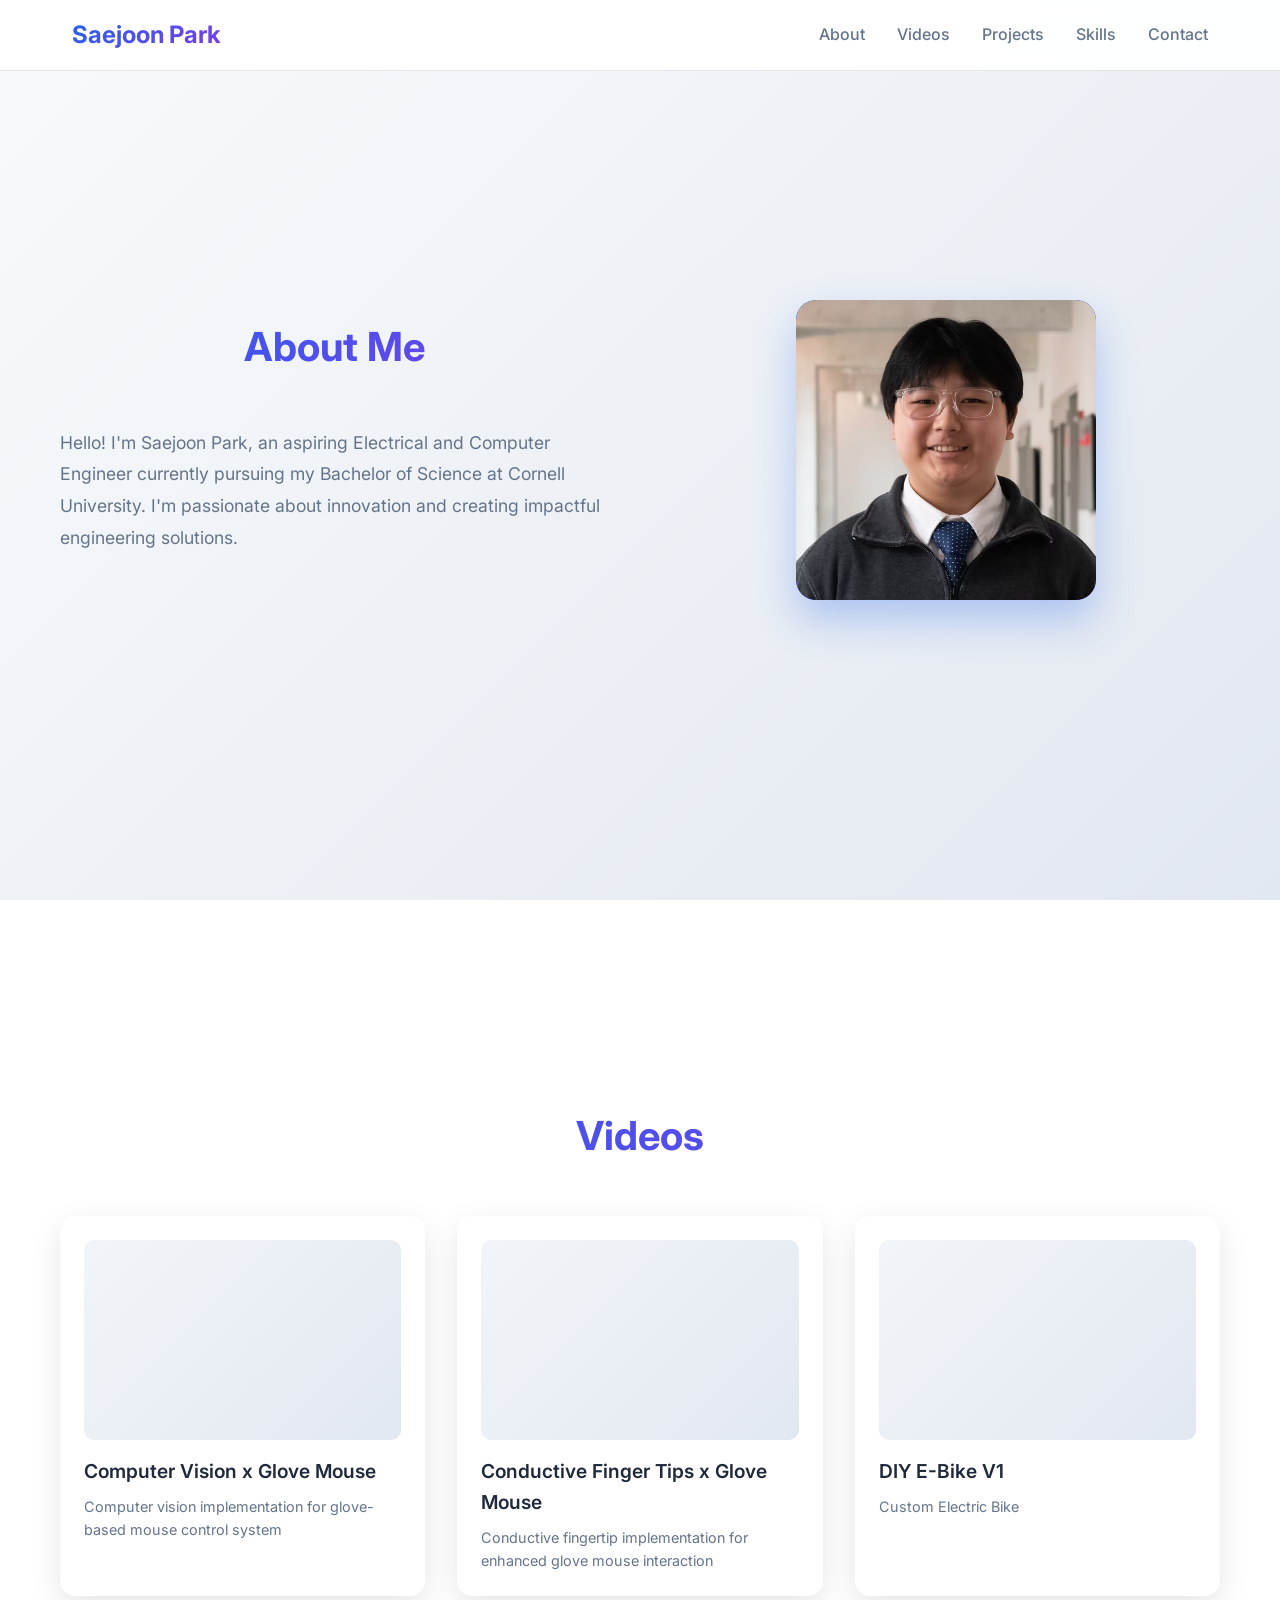
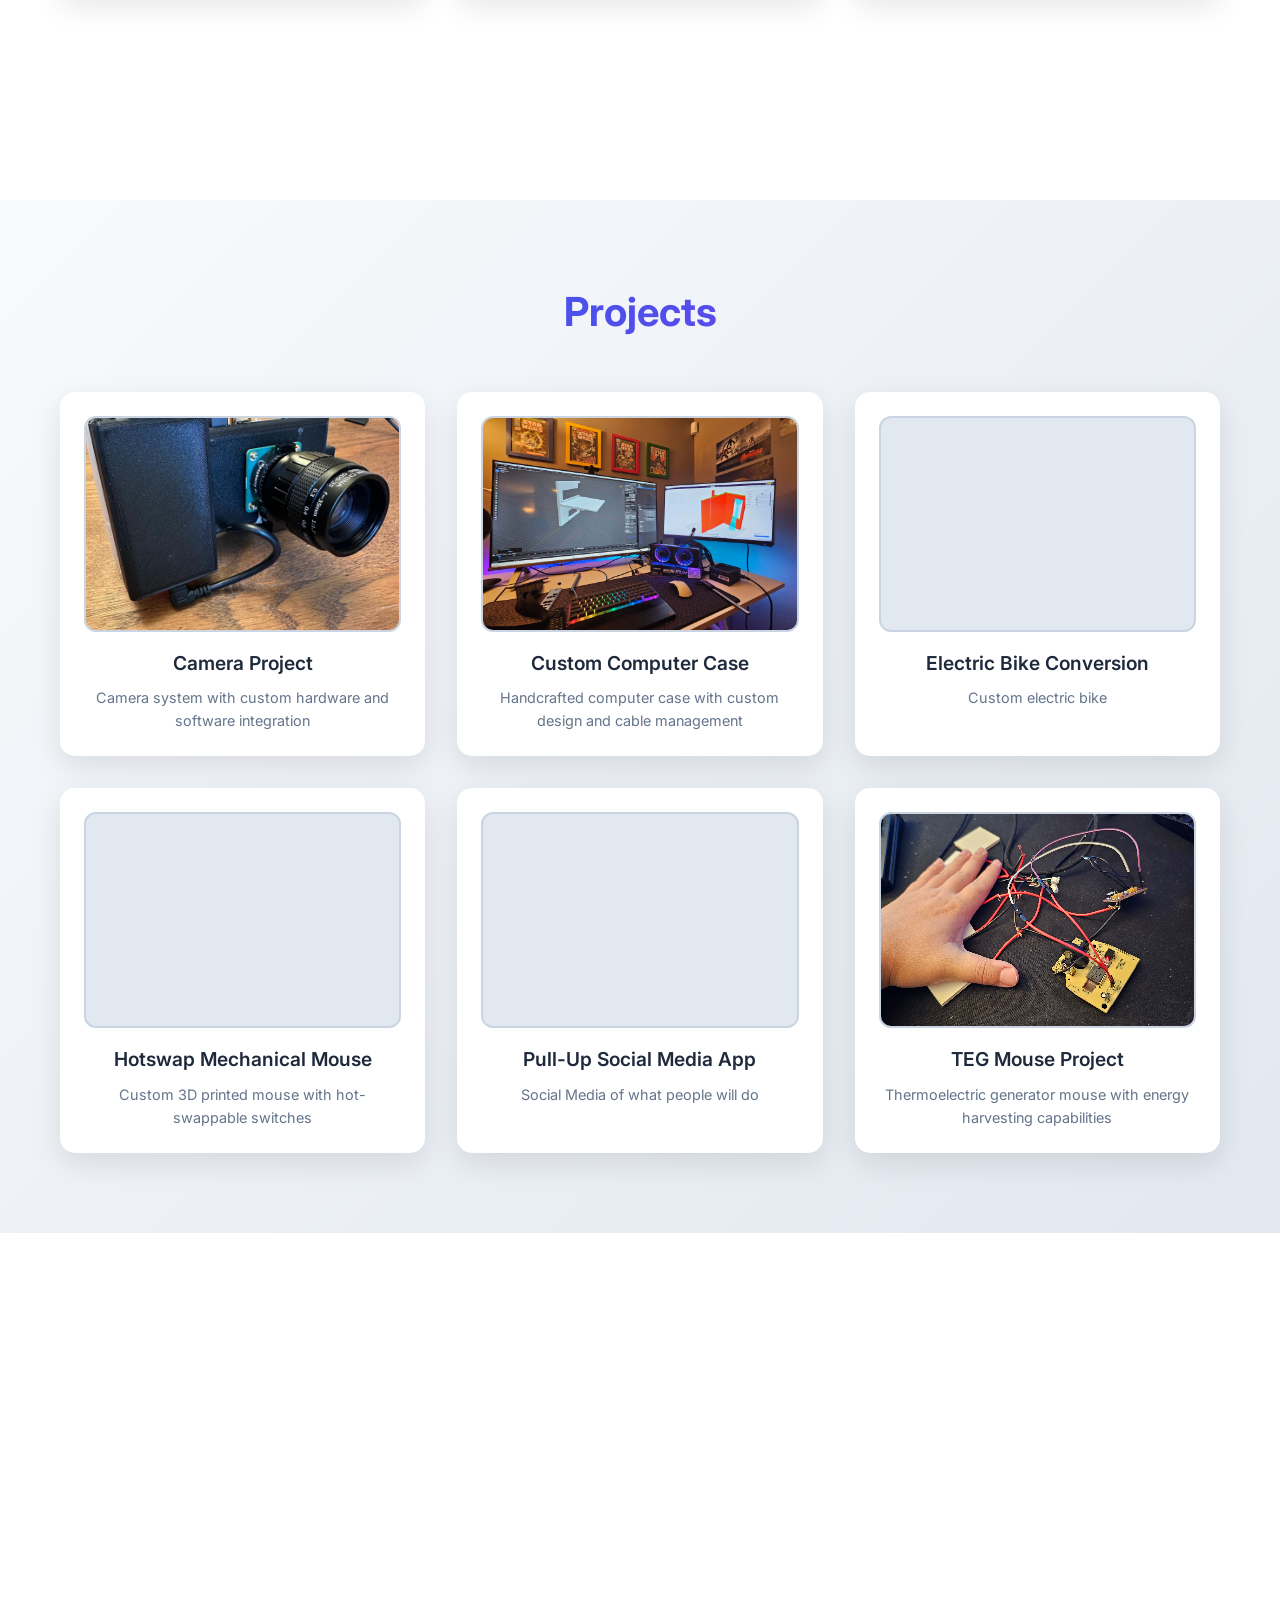
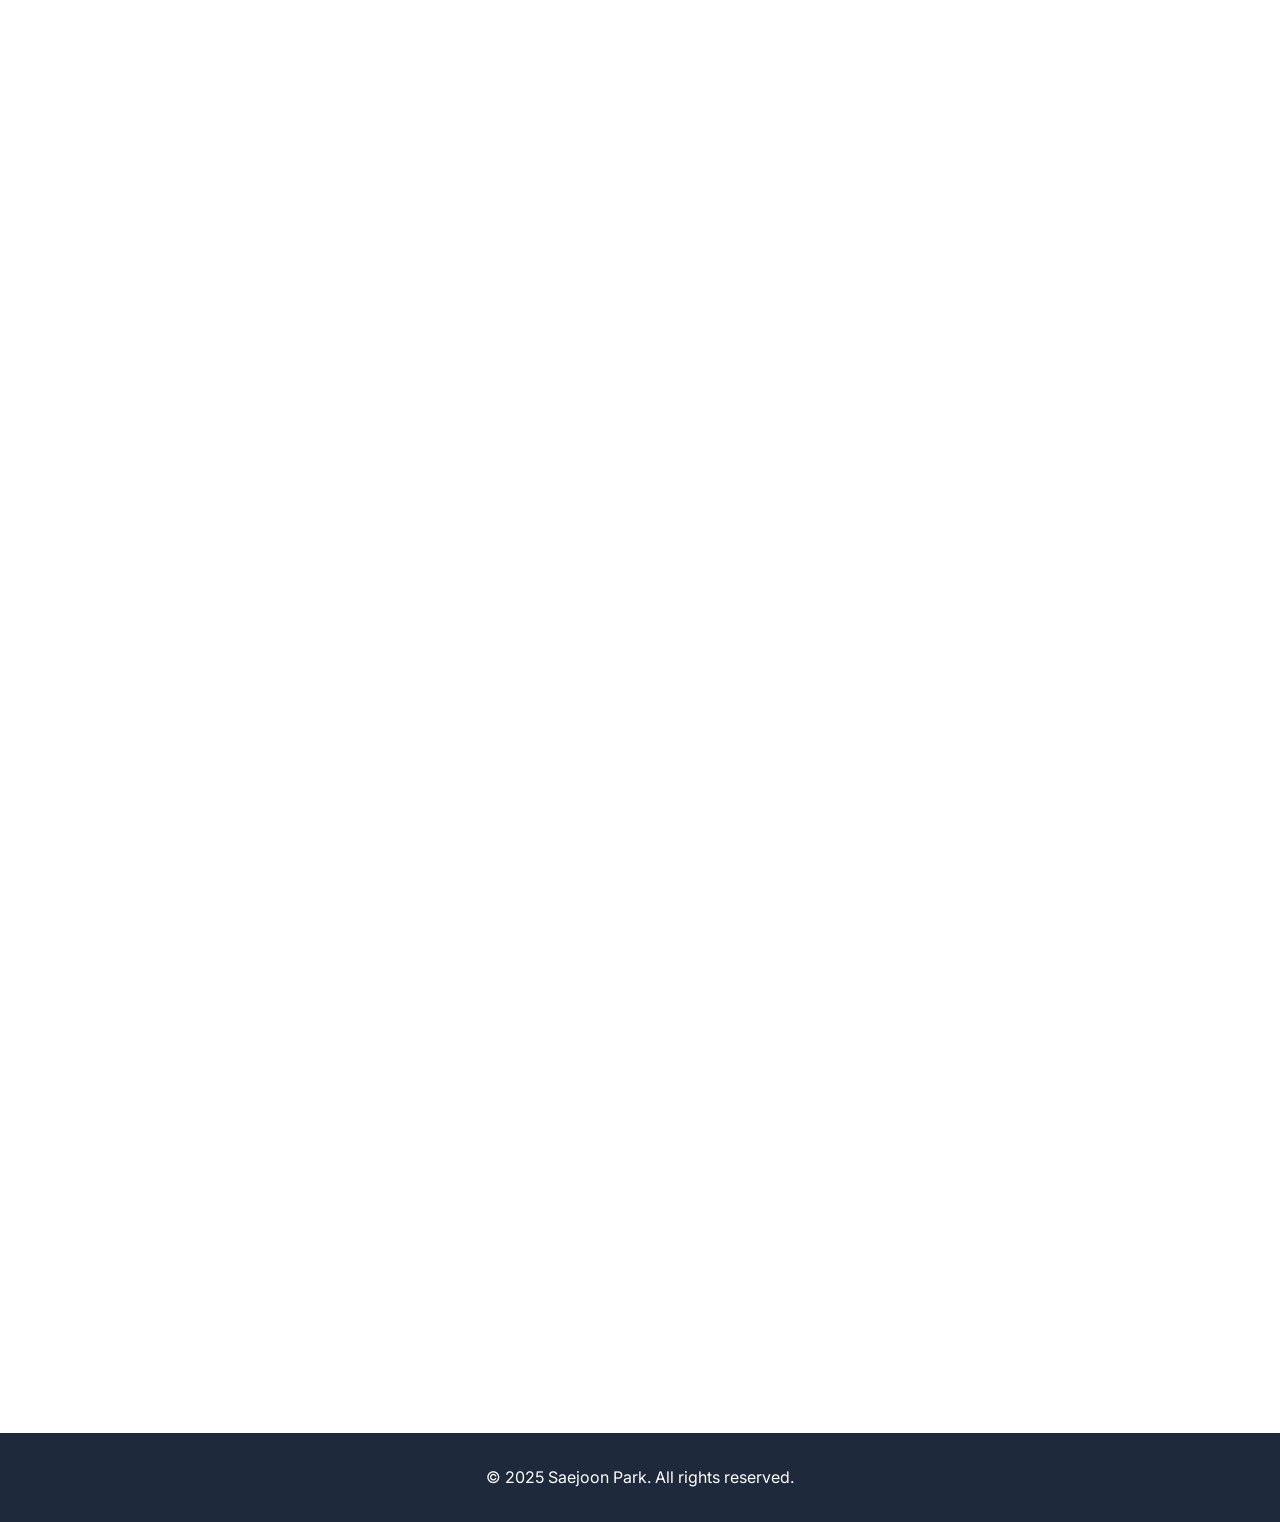
==== index.html @ fdcf33d6 "Update index.html" ====
<!DOCTYPE html>
<html lang="en">
<head>
    <meta charset="UTF-8">
    <meta name="viewport" content="width=device-width, initial-scale=1.0">
    <title>Saejoon Park - Engineering Student</title>
    <link rel="stylesheet" href="style.css">
    <link href="https://fonts.googleapis.com/css2?family=Inter:wght@300;400;500;600;700&display=swap" rel="stylesheet">
    <link rel="stylesheet" href="https://cdnjs.cloudflare.com/ajax/libs/font-awesome/6.0.0/css/all.min.css">
</head>
<body>
    <!-- Header -->
    <header class="header">
        <nav class="nav">
            <div class="nav-brand">
                <h1>Saejoon Park</h1>
            </div>
            <ul class="nav-links">
                <li><a href="#about" class="nav-link">About</a></li>
                <li><a href="#videos" class="nav-link">Videos</a></li>
                <li><a href="#projects" class="nav-link">Projects</a></li>
                <li><a href="#skills" class="nav-link">Skills</a></li>
                <li><a href="#contact" class="nav-link">Contact</a></li>
            </ul>
            <div class="hamburger">
                <span></span>
                <span></span>
                <span></span>
            </div>
        </nav>
    </header>

    <!-- Main Content -->
    <main>
        <!-- About Section -->
        <section id="about" class="section about-section">
            <div class="container">
                <div class="about-content">
                    <div class="about-text">
                        <h2 class="section-title">About Me</h2>
                        <p class="about-description">
                            Hello! I'm Saejoon Park, an aspiring Electrical and Computer Engineer currently pursuing my Bachelor of Science at Cornell University. I'm passionate about innovation and creating impactful engineering solutions.
                        </p>
                        <!--
                        <div class="about-stats">
                            <div class="stat">
                                <h3>3+</h3>
                                <p>Years of Experience</p>
                            </div>
                            <div class="stat">
                                <h3>20+</h3>
                                <p>Projects Completed</p>
                            </div>
                            <div class="stat">
                                <h3>5+</h3>
                                <p>Technologies Mastered</p>
                            </div>
                        </div>
                    -->
                    </div>
                    <div class="about-image">
                        <div class="image-placeholder">
                            <img src="Resume/SaejoonPark.png" alt="Saejoon Park" style="width: 100%; height: 100%; object-fit: cover; border-radius: 20px;">
                        </div>
                    </div>
                </div>
            </div>
        </section>

        <!-- Videos Section -->
        <section id="videos" class="section videos-section">
            <div class="container">
                <h2 class="section-title">Videos</h2>
                <div class="videos-grid">
                    <div class="video-card" onclick="openVideo('https://youtu.be/CwnOLpYsyiE')">
                        <div class="video-thumbnail">
                            <iframe src="https://www.youtube.com/embed/CwnOLpYsyiE" frameborder="0" allowfullscreen></iframe>
                        </div>
                        <h3>Computer Vision x Glove Mouse</h3>
                        <p>Computer vision implementation for glove-based mouse control system</p>
                    </div>
                    <div class="video-card" onclick="openVideo('https://youtu.be/FmShcpANS84')">
                        <div class="video-thumbnail">
                            <iframe src="https://www.youtube.com/embed/FmShcpANS84" frameborder="0" allowfullscreen></iframe>
                        </div>
                        <h3>Conductive Finger Tips x Glove Mouse</h3>
                        <p>Conductive fingertip implementation for enhanced glove mouse interaction</p>
                    </div>
                    <div class="video-card" onclick="openVideo('https://youtu.be/v5UjKmCHbAc')">
                        <div class="video-thumbnail">
                            <iframe src="https://www.youtube.com/embed/v5UjKmCHbAc" frameborder="0" allowfullscreen></iframe>
                        </div>
                        <h3>DIY E-Bike V1</h3>
                        <p>Custom Electric Bike</p>
                    </div>
                </div>
            </div>
        </section>

        <!-- Projects Section -->
        <section id="projects" class="section projects-section">
            <div class="container">
                <h2 class="section-title">Projects</h2>
                <div class="projects-grid">
                    <div class="project-card" onclick="openProject('project1')">
                        <div class="project-image" style="background-image: url('websiteImages/camera/7AA4DC16-AB79-402F-891A-7157628E1E73.JPG'); background-size: cover; background-position: center;"></div>
                        <h3>Camera Project</h3>
                        <p>Camera system with custom hardware and software integration</p>
                    </div>
                    <div class="project-card" onclick="openProject('project2')">
                        <div class="project-image" style="background-image: url('websiteImages/ComputerCase/1000028452.JPG'); background-size: cover; background-position: center;"></div>
                        <h3>Custom Computer Case</h3>
                        <p>Handcrafted computer case with custom design and cable management</p>
                    </div>
                    <div class="project-card" onclick="openProject('project3')">
                        <div class="project-image" style="background-image: url('websiteImages/eBike/IMG_2917.png'); background-size: cover; background-position: center;"></div>
                        <h3>Electric Bike Conversion</h3>
                        <p>Custom electric bike</p>
                    </div>
                    <div class="project-card" onclick="openProject('project4')">
                        <div class="project-image" style="background-image: url('websiteImages/HotswapMouse/1000029643.JPG'); background-size: cover; background-position: center;"></div>
                        <h3>Hotswap Mechanical Mouse</h3>
                        <p>Custom 3D printed mouse with hot-swappable switches</p>
                    </div>
                    <div class="project-card" onclick="openProject('project5')">
                        <div class="project-image" style="background-image: url('websiteImages/PullUPApp/appLogo.PNG'); background-size: cover; background-position: center;"></div>
                        <h3>Pull-Up Social Media App</h3>
                        <p>Social Media of what people will do</p>
                    </div>
                    <div class="project-card" onclick="openProject('project6')">
                        <div class="project-image" style="background-image: url('websiteImages/TEGMouse/1000029340.JPG'); background-size: cover; background-position: center;"></div>
                        <h3>TEG Mouse Project</h3>
                        <p>Thermoelectric generator mouse with energy harvesting capabilities</p>
                    <!--
                    </div>
                    <div class="project-card" onclick="openProject('project7')">
                        <div class="project-image" style="background-image: url('websiteImages/camera/7AA4DC16-AB79-402F-891A-7157628E1E73.JPG'); background-size: cover; background-position: center;"></div>
                        <h3>Additional Project</h3>
                        <p>Future project placeholder for additional work</p>
                    </div>
                -->
                </div>
            </div>
        </section>

        <!-- Skills Section -->
        <section id="skills" class="section skills-section">
            <div class="container">
                <h2 class="section-title">Skills</h2>
                <div class="skills-content">
                    <div class="skills-category">
                        <h3>Programming Languages</h3>
                        <div class="skill-items">
                            <div class="skill-item">
                                <span>Python</span>
                                <div class="skill-bar">
                                    <div class="skill-progress" style="width: 90%"></div>
                                </div>
                            </div>
                            <div class="skill-item">
                                <span>Java</span>
                                <div class="skill-bar">
                                    <div class="skill-progress" style="width: 85%"></div>
                                </div>
                            </div>
                            <div class="skill-item">
                                <span>Swift</span>
                                <div class="skill-bar">
                                    <div class="skill-progress" style="width: 80%"></div>
                                </div>
                            </div>
                            <div class="skill-item">
                                <span>C++</span>
                                <div class="skill-bar">
                                    <div class="skill-progress" style="width: 75%"></div>
                                </div>
                            </div>
                        </div>
                    </div>
                    <div class="skills-category">
                        <h3>Technologies</h3>
                        <div class="skill-items">
                            <div class="skill-item">
                                <span>Arduino</span>
                                <div class="skill-bar">
                                    <div class="skill-progress" style="width: 88%"></div>
                                </div>
                            </div>
                            <div class="skill-item">
                                <span>Verilog/FPGA</span>
                                <div class="skill-bar">
                                    <div class="skill-progress" style="width: 82%"></div>
                                </div>
                            </div>
                        
                            <div class="skill-item">
                                <span>Fusion 360</span>
                                <div class="skill-bar">
                                    <div class="skill-progress" style="width: 70%"></div>
                                </div>
                            <!--
                            </div>
                            <div class="skill-item">
                                <span>AWS</span>
                                <div class="skill-bar">
                                    <div class="skill-progress" style="width: 65%"></div>
                                </div>
                            </div>
                            -->
                        </div>
                    </div>
                </div>
            </div>
        </section>

        <!-- Contact Section -->
        <section id="contact" class="section contact-section">
            <div class="container">
                <h2 class="section-title">Contact</h2>
                <div class="contact-content">
                    <div class="contact-info">
                        <h3>Let's Connect</h3>
                        <p>I'm always interested in new opportunities and collaborations. Feel free to reach out!</p>
                        <div class="contact-details">
                            <div class="contact-item">
                                <i class="fas fa-envelope"></i>
                                <span>park.p.saejoon@gmail.com</span>
                            </div>
                            <div class="contact-item">
                                <i class="fas fa-phone"></i>
                                <span>+1 (571) 373-7778</span>
                            </div>
                            <div class="contact-item">
                                <i class="fas fa-map-marker-alt"></i>
                                <span>Burke, VA</span>
                            </div>
                        </div>
                        <div class="social-links">
                            
                            <a href="https://www.linkedin.com/in/saejoon-park-1b3b1430b/" class="social-link" target="_blank"><i class="fab fa-linkedin"></i></a>
                            <!-- 
                            <a href="#" class="social-link"><i class="fab fa-github"></i></a>
                            <a href="#" class="social-link"><i class="fab fa-twitter"></i></a>
                            <a href="#" class="social-link"><i class="fab fa-youtube"></i></a>
                        -->
                        </div>
                    </div>
                    <div class="resume-section">
                        <div class="resume-card">
                            <i class="fas fa-download"></i>
                            <h3>Download Resume</h3>
                            <p>Get my latest resume with detailed experience and skills</p>
                            <button class="resume-btn" onclick="downloadResume()">Download PDF</button>
                        </div>
                    </div>
                </div>
            </div>
        </section>
    </main>

    <!-- Footer -->
    <footer class="footer">
        <div class="container">
            <p>&copy; 2025 Saejoon Park. All rights reserved.</p>
        </div>
    </footer>

    <script src="script.js"></script>
</body>
</html>
---- style.css ----
/* Reset and Base Styles */
* {
    margin: 0;
    padding: 0;
    box-sizing: border-box;
}

html {
    scroll-behavior: smooth;
}

body {
    font-family: 'Inter', sans-serif;
    line-height: 1.6;
    color: #333;
    background-color: #ffffff;
}

.container {
    max-width: 1200px;
    margin: 0 auto;
    padding: 0 20px;
}

/* Header Styles */
.header {
    position: fixed;
    top: 0;
    left: 0;
    right: 0;
    background: rgba(255, 255, 255, 0.95);
    backdrop-filter: blur(10px);
    z-index: 1000;
    border-bottom: 1px solid rgba(0, 0, 0, 0.1);
    transition: all 0.3s ease;
}

.nav {
    display: flex;
    justify-content: space-between;
    align-items: center;
    padding: 1rem 2rem;
    max-width: 1200px;
    margin: 0 auto;
}

.nav-brand h1 {
    font-size: 1.5rem;
    font-weight: 700;
    color: #2563eb;
    background: linear-gradient(135deg, #2563eb, #7c3aed);
    -webkit-background-clip: text;
    -webkit-text-fill-color: transparent;
    background-clip: text;
}

.nav-links {
    display: flex;
    list-style: none;
    gap: 2rem;
}

.nav-link {
    text-decoration: none;
    color: #64748b;
    font-weight: 500;
    transition: color 0.3s ease;
    position: relative;
}

.nav-link:hover {
    color: #2563eb;
}

.nav-link::after {
    content: '';
    position: absolute;
    bottom: -5px;
    left: 0;
    width: 0;
    height: 2px;
    background: linear-gradient(135deg, #2563eb, #7c3aed);
    transition: width 0.3s ease;
}

.nav-link:hover::after {
    width: 100%;
}

.hamburger {
    display: none;
    flex-direction: column;
    cursor: pointer;
}

.hamburger span {
    width: 25px;
    height: 3px;
    background: #333;
    margin: 3px 0;
    transition: 0.3s;
}

/* Section Styles */
.section {
    padding: 5rem 0;
    min-height: 100vh;
    display: flex;
    align-items: center;
}

.section-title {
    font-size: 2.5rem;
    font-weight: 700;
    text-align: center;
    margin-bottom: 3rem;
    background: linear-gradient(135deg, #2563eb, #7c3aed);
    -webkit-background-clip: text;
    -webkit-text-fill-color: transparent;
    background-clip: text;
}

/* About Section */
.about-section {
    background: linear-gradient(135deg, #f8fafc 0%, #e2e8f0 100%);
}

.about-content {
    display: grid;
    grid-template-columns: 1fr 1fr;
    gap: 4rem;
    align-items: center;
}

.about-description {
    font-size: 1.1rem;
    color: #64748b;
    margin-bottom: 2rem;
    line-height: 1.8;
}

.about-stats {
    display: flex;
    gap: 2rem;
}

.stat {
    text-align: center;
}

.stat h3 {
    font-size: 2rem;
    font-weight: 700;
    color: #2563eb;
    margin-bottom: 0.5rem;
}

.stat p {
    color: #64748b;
    font-weight: 500;
}

.about-image {
    display: flex;
    justify-content: center;
}

.image-placeholder {
    width: 300px;
    height: 300px;
    background: linear-gradient(135deg, #2563eb, #7c3aed);
    border-radius: 20px;
    display: flex;
    align-items: center;
    justify-content: center;
    box-shadow: 0 20px 40px rgba(37, 99, 235, 0.3);
    overflow: hidden;
}

.image-placeholder i {
    font-size: 4rem;
    color: white;
}

/* Videos Section */
.videos-section {
    background: #ffffff;
}

.videos-grid {
    display: grid;
    grid-template-columns: repeat(auto-fit, minmax(280px, 1fr));
    gap: 2rem;
    max-width: 1200px;
    margin: 0 auto;
}

.video-card {
    background: white;
    border-radius: 15px;
    padding: 1.5rem;
    box-shadow: 0 10px 30px rgba(0, 0, 0, 0.1);
    transition: transform 0.3s ease, box-shadow 0.3s ease;
    cursor: pointer;
}

.video-card:hover {
    transform: translateY(-5px);
    box-shadow: 0 20px 40px rgba(0, 0, 0, 0.15);
}

.video-thumbnail {
    width: 100%;
    height: 200px;
    background: linear-gradient(135deg, #f1f5f9, #e2e8f0);
    border-radius: 10px;
    display: flex;
    align-items: center;
    justify-content: center;
    margin-bottom: 1rem;
    overflow: hidden;
    position: relative;
}

.video-thumbnail iframe {
    width: 100%;
    height: 100%;
    border-radius: 10px;
    border: none;
}

.video-thumbnail i {
    font-size: 3rem;
    color: #2563eb;
}

.video-card h3 {
    font-size: 1.2rem;
    font-weight: 600;
    margin-bottom: 0.5rem;
    color: #1e293b;
}

.video-card p {
    color: #64748b;
    font-size: 0.9rem;
}

/* Projects Section */
.projects-section {
    background: linear-gradient(135deg, #f8fafc 0%, #e2e8f0 100%);
}

.projects-grid {
    display: grid;
    grid-template-columns: repeat(auto-fit, minmax(280px, 1fr));
    gap: 2rem;
    max-width: 1200px;
    margin: 0 auto;
}

.project-card {
    background: white;
    border-radius: 15px;
    padding: 1.5rem;
    box-shadow: 0 10px 30px rgba(0, 0, 0, 0.1);
    transition: transform 0.3s ease, box-shadow 0.3s ease;
    cursor: pointer;
    text-align: center;
}

.project-card:hover {
    transform: translateY(-5px);
    box-shadow: 0 20px 40px rgba(0, 0, 0, 0.15);
}

.project-image {
    width: 100%;
    height: 0;
    padding-bottom: 66.67%; /* 160/240 = 0.6667 = 66.67% for 3:2 aspect ratio */
    background: #e2e8f0;
    border-radius: 12px;
    margin: 0 auto 1rem;
    border: 2px solid #cbd5e1;
    position: relative;
}

.project-card h3 {
    font-size: 1.2rem;
    font-weight: 600;
    margin-bottom: 0.5rem;
    color: #1e293b;
}

.project-card p {
    color: #64748b;
    font-size: 0.9rem;
}

/* Skills Section */
.skills-section {
    background: #ffffff;
}

.skills-content {
    display: grid;
    grid-template-columns: 1fr 1fr;
    gap: 4rem;
    max-width: 1000px;
    margin: 0 auto;
}

.skills-category h3 {
    font-size: 1.5rem;
    font-weight: 600;
    margin-bottom: 1.5rem;
    color: #1e293b;
    text-align: center;
}

.skill-items {
    display: grid;
    grid-template-columns: repeat(auto-fit, minmax(120px, 1fr));
    gap: 1rem;
}

.skill-item {
    background: linear-gradient(135deg, #f8fafc, #e2e8f0);
    border: 2px solid transparent;
    border-radius: 12px;
    padding: 1rem;
    text-align: center;
    transition: all 0.3s ease;
    cursor: pointer;
}

.skill-item:hover {
    border-color: #2563eb;
    transform: translateY(-3px);
    box-shadow: 0 10px 25px rgba(37, 99, 235, 0.15);
}

.skill-item span {
    font-weight: 600;
    color: #374151;
    font-size: 0.9rem;
}

/* Contact Section */
.contact-section {
    background: linear-gradient(135deg, #f8fafc 0%, #e2e8f0 100%);
}

.contact-content {
    display: grid;
    grid-template-columns: 1fr 1fr;
    gap: 4rem;
    align-items: center;
}

.contact-info h3 {
    font-size: 1.8rem;
    font-weight: 600;
    margin-bottom: 1rem;
    color: #1e293b;
}

.contact-info p {
    color: #64748b;
    margin-bottom: 2rem;
    font-size: 1.1rem;
}

.contact-details {
    margin-bottom: 2rem;
}

.contact-item {
    display: flex;
    align-items: center;
    margin-bottom: 1rem;
    color: #374151;
}

.contact-item i {
    width: 20px;
    margin-right: 1rem;
    color: #2563eb;
}

.social-links {
    display: flex;
    gap: 1rem;
}

.social-link {
    width: 40px;
    height: 40px;
    background: linear-gradient(135deg, #2563eb, #7c3aed);
    color: white;
    border-radius: 50%;
    display: flex;
    align-items: center;
    justify-content: center;
    text-decoration: none;
    transition: transform 0.3s ease;
}

.social-link:hover {
    transform: translateY(-3px);
}

.resume-card {
    background: white;
    padding: 2rem;
    border-radius: 15px;
    box-shadow: 0 10px 30px rgba(0, 0, 0, 0.1);
    text-align: center;
}

.resume-card i {
    font-size: 3rem;
    color: #2563eb;
    margin-bottom: 1rem;
}

.resume-card h3 {
    font-size: 1.5rem;
    font-weight: 600;
    margin-bottom: 1rem;
    color: #1e293b;
}

.resume-card p {
    color: #64748b;
    margin-bottom: 1.5rem;
}

.resume-btn {
    background: linear-gradient(135deg, #2563eb, #7c3aed);
    color: white;
    border: none;
    padding: 12px 30px;
    border-radius: 25px;
    font-weight: 600;
    cursor: pointer;
    transition: transform 0.3s ease, box-shadow 0.3s ease;
}

.resume-btn:hover {
    transform: translateY(-2px);
    box-shadow: 0 10px 20px rgba(37, 99, 235, 0.3);
}

/* Footer */
.footer {
    background: #1e293b;
    color: white;
    text-align: center;
    padding: 2rem 0;
}

/* Responsive Design */
@media (max-width: 1024px) {
    .videos-grid,
    .projects-grid {
        grid-template-columns: repeat(auto-fit, minmax(250px, 1fr));
        gap: 1.5rem;
    }
}

@media (max-width: 768px) {
    .hamburger {
        display: flex;
    }
    
    .nav-links {
        display: none;
    }
    
    .about-content {
        grid-template-columns: 1fr;
        text-align: center;
    }
    
    .about-stats {
        justify-content: center;
    }
    
    .contact-content {
        grid-template-columns: 1fr;
        text-align: center;
    }
    
    .skills-content {
        grid-template-columns: 1fr;
        gap: 2rem;
    }
    
    .skill-items {
        grid-template-columns: repeat(auto-fit, minmax(100px, 1fr));
    }
    
    .section-title {
        font-size: 2rem;
    }
    
    .nav {
        padding: 1rem;
    }
    
    .videos-grid,
    .projects-grid {
        grid-template-columns: repeat(auto-fit, minmax(220px, 1fr));
        gap: 1rem;
    }
}

@media (max-width: 480px) {
    .container {
        padding: 0 15px;
    }
    
    .section {
        padding: 3rem 0;
    }
    
    .about-stats {
        flex-direction: column;
        gap: 1rem;
    }
    
    .skill-items {
        grid-template-columns: repeat(auto-fit, minmax(80px, 1fr));
        gap: 0.5rem;
    }
    
    
    .projects-grid {
        grid-template-columns: repeat(auto-fit, minmax(250px, 1fr));
        gap: 1.5rem;
    }
}

/* Animations */
@keyframes fadeInUp {
    from {
        opacity: 0;
        transform: translateY(30px);
    }
    to {
        opacity: 1;
        transform: translateY(0);
    }
}

.section {
    animation: fadeInUp 0.6s ease-out;
}

/* Smooth scrolling enhancement */
html {
    scroll-padding-top: 80px;
}
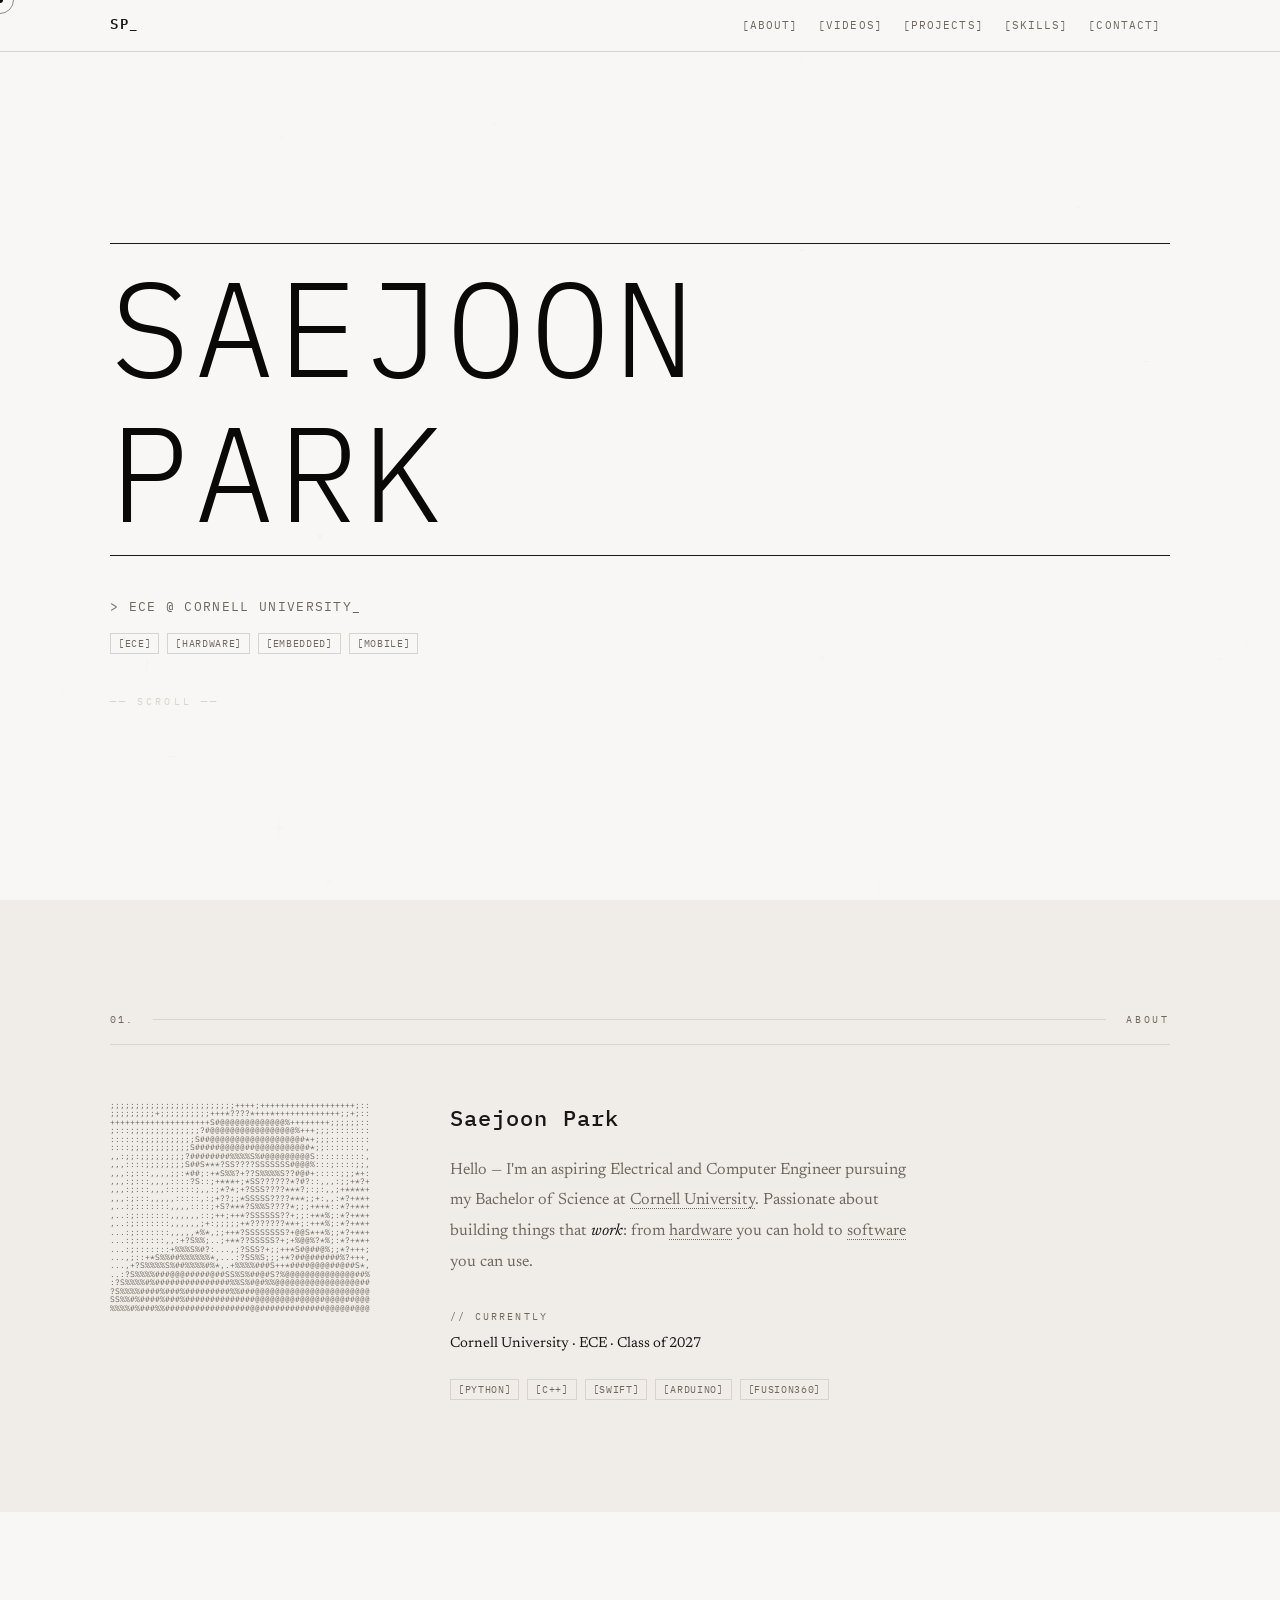
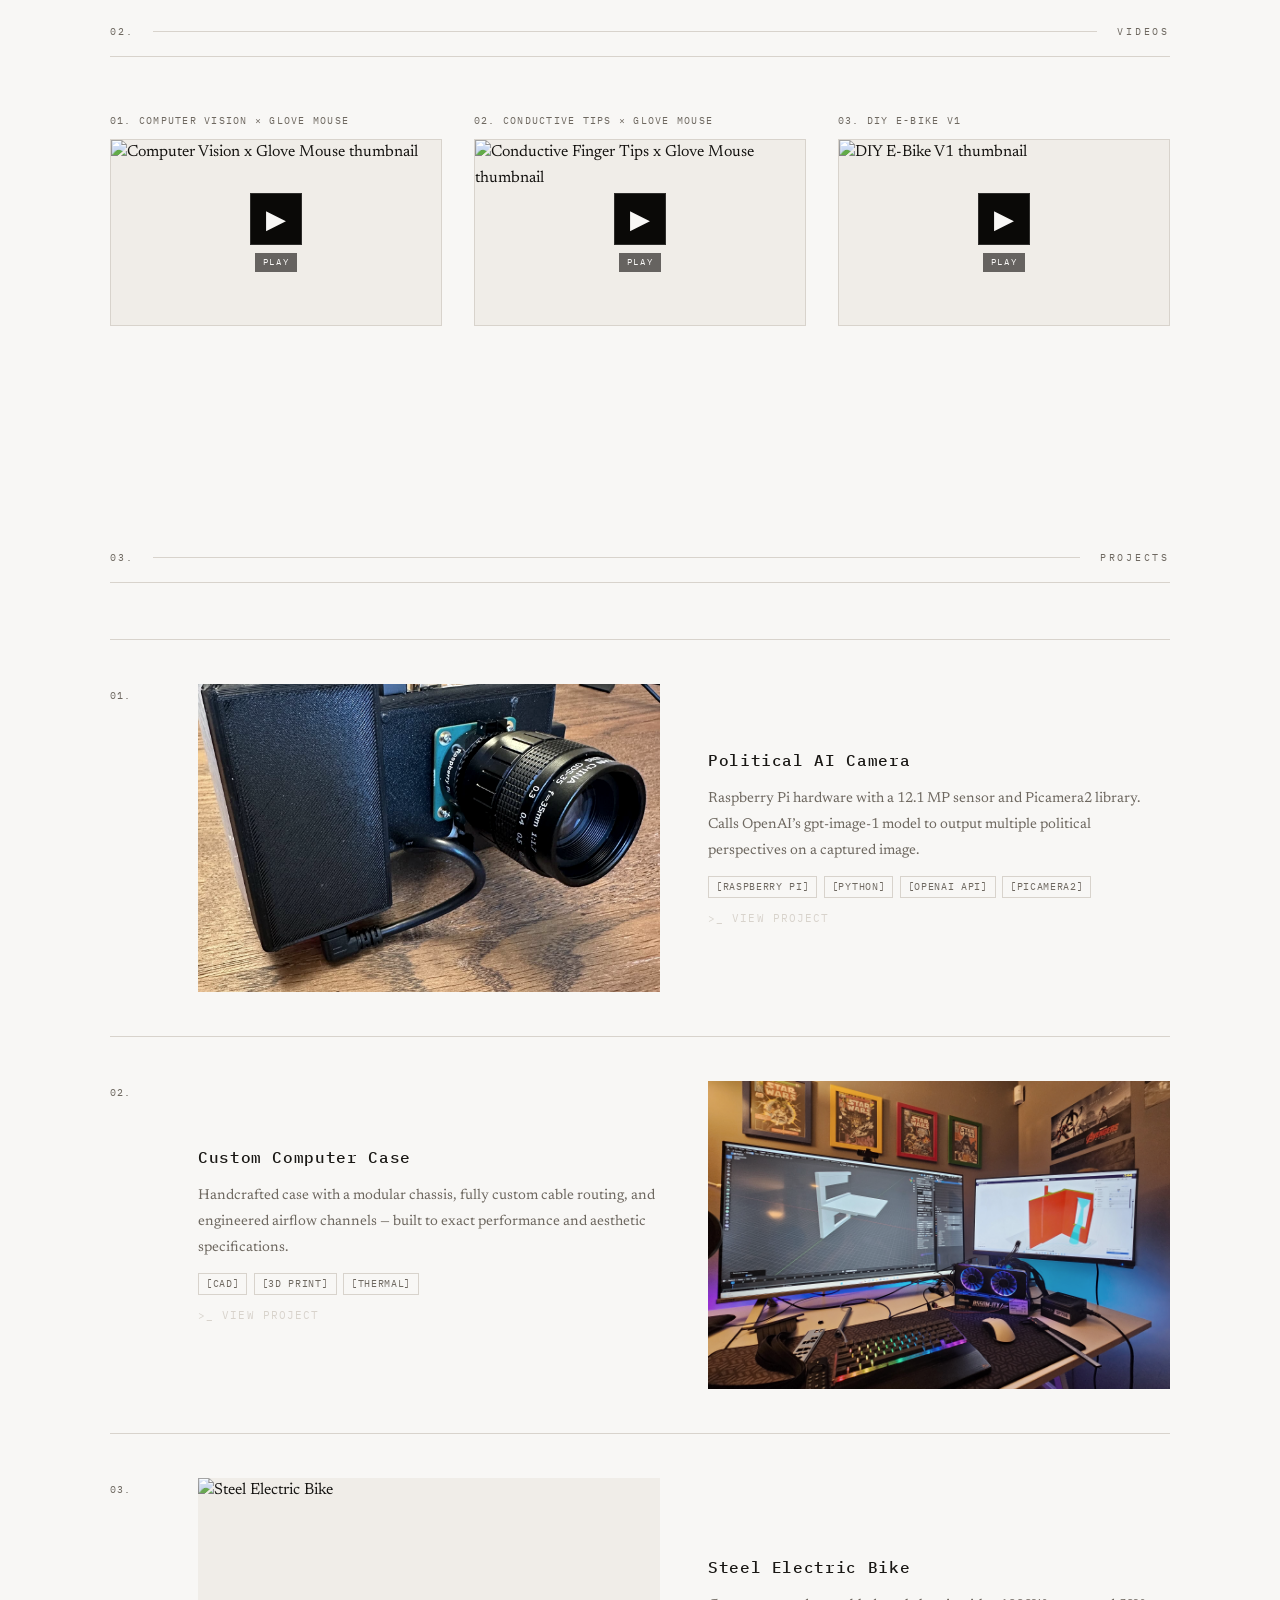
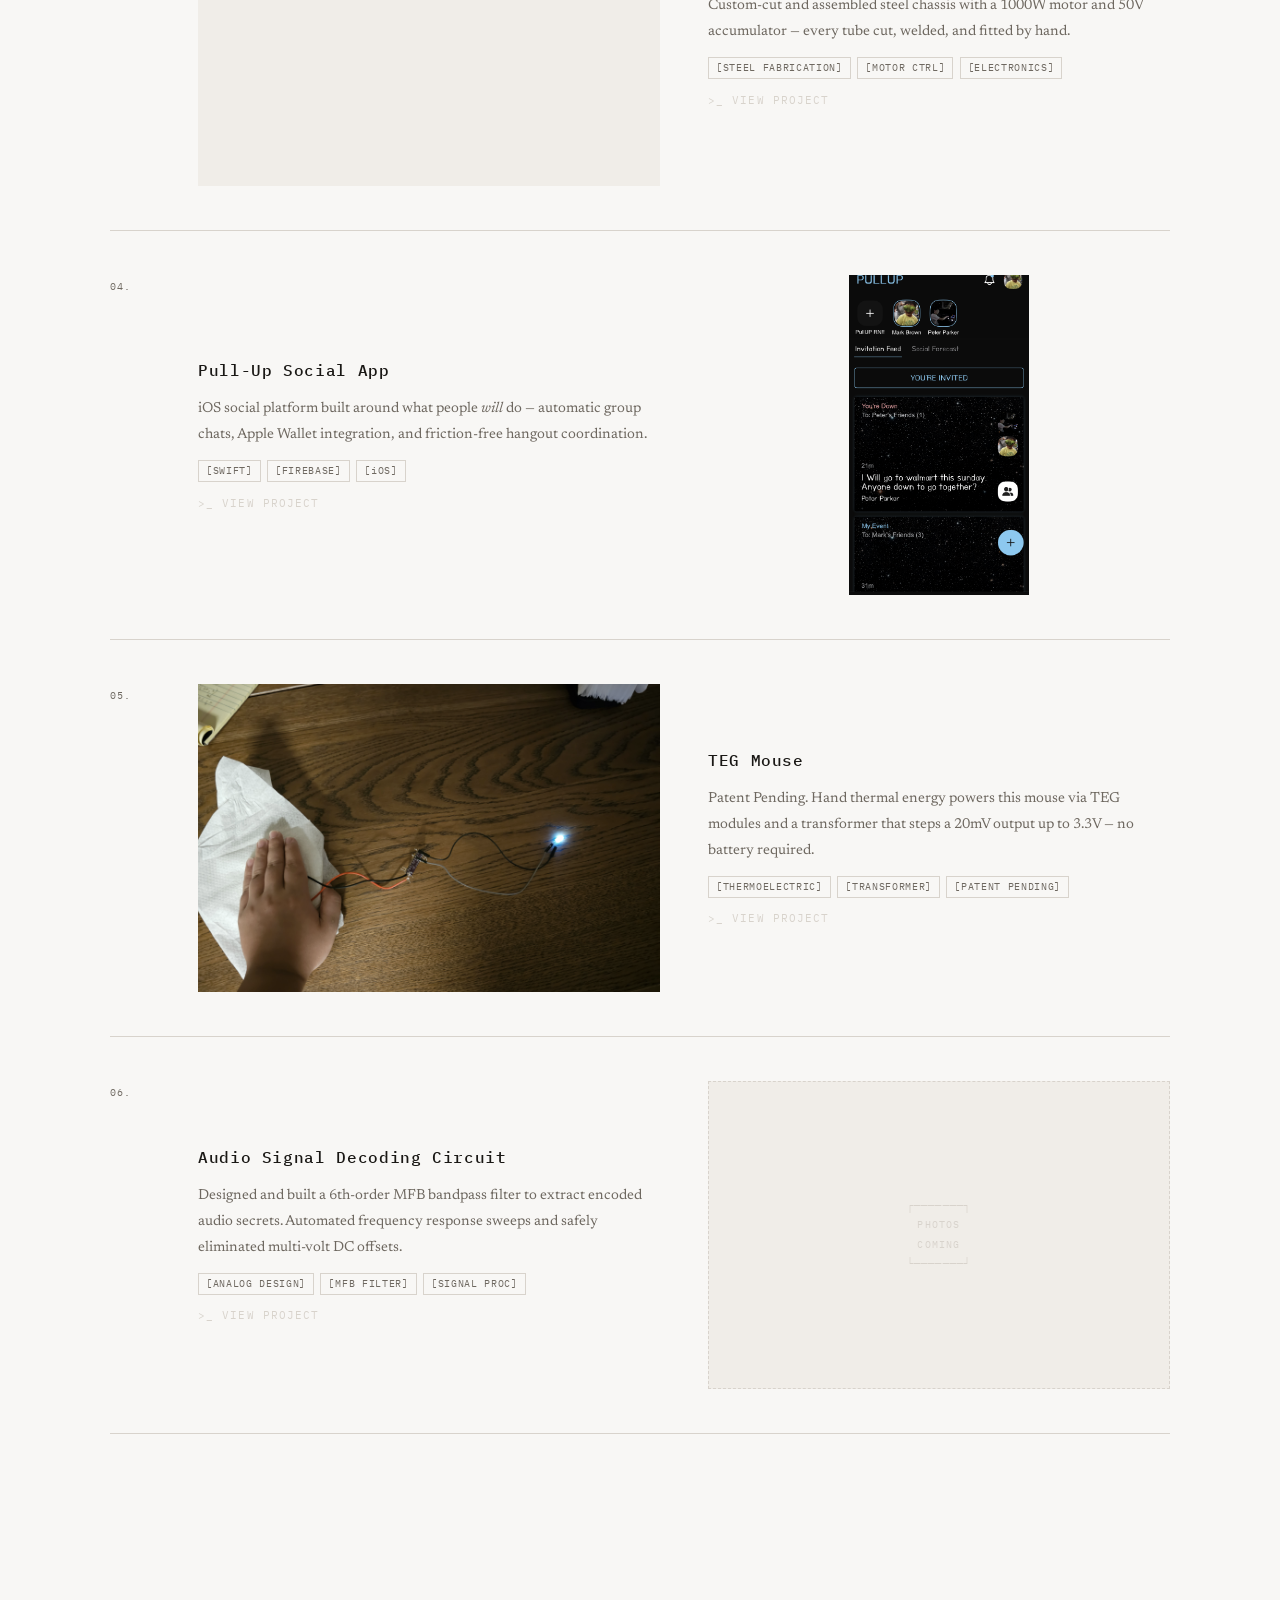
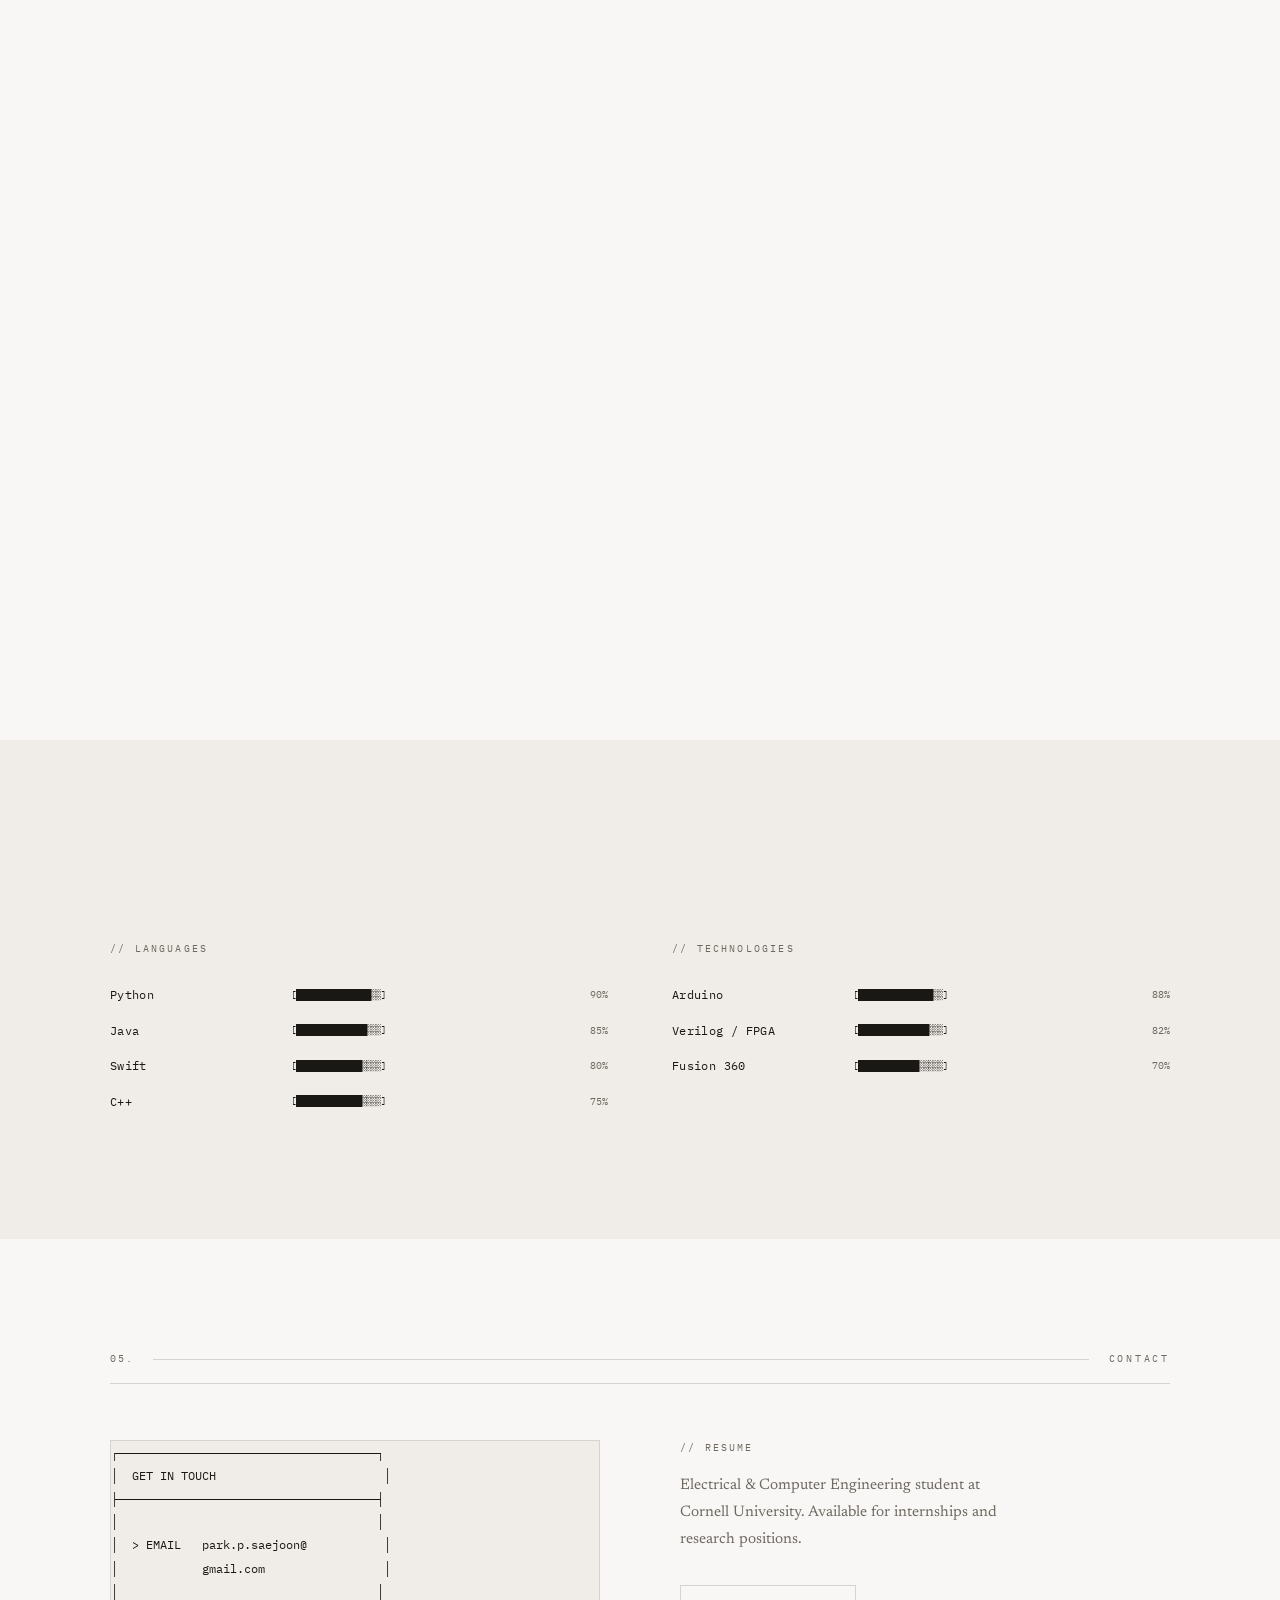
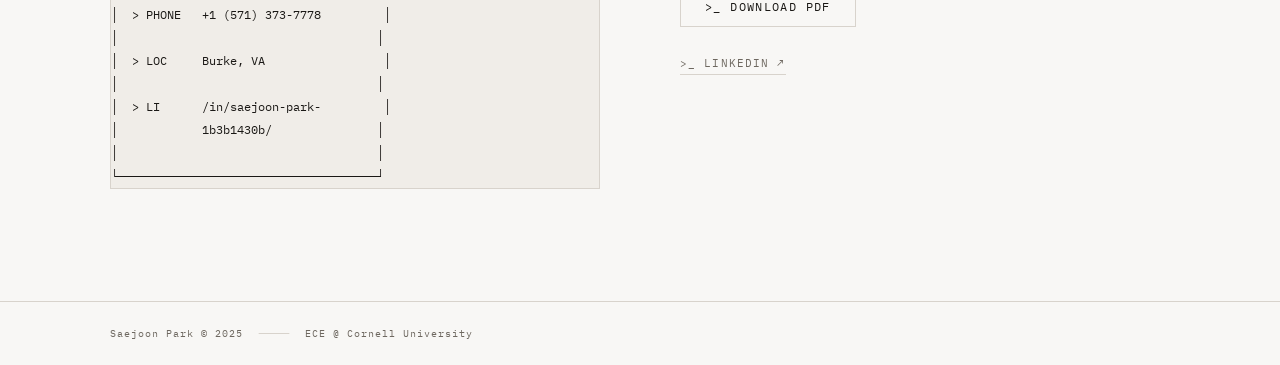
==== commit 8f5fc7e5: "Updated: UI" ====
--- a/index.html
+++ b/index.html
@@ -3,265 +3,434 @@
 <head>
     <meta charset="UTF-8">
     <meta name="viewport" content="width=device-width, initial-scale=1.0">
-    <title>Saejoon Park - Engineering Student</title>
+    <title>SAEJOON PARK — ECE @ Cornell</title>
+    <link rel="preconnect" href="https://fonts.googleapis.com">
+    <link rel="preconnect" href="https://fonts.gstatic.com" crossorigin>
+    <link href="https://fonts.googleapis.com/css2?family=IBM+Plex+Mono:ital,wght@0,300;0,400;0,500;0,600;1,400&family=Newsreader:ital,opsz,wght@0,6..72,300;0,6..72,400;0,6..72,500;1,6..72,300;1,6..72,400&display=swap" rel="stylesheet">
     <link rel="stylesheet" href="style.css">
-    <link href="https://fonts.googleapis.com/css2?family=Inter:wght@300;400;500;600;700&display=swap" rel="stylesheet">
-    <link rel="stylesheet" href="https://cdnjs.cloudflare.com/ajax/libs/font-awesome/6.0.0/css/all.min.css">
 </head>
 <body>
-    <!-- Header -->
-    <header class="header">
+    <div id="cursor-follower" aria-hidden="true"></div>
+
+    <header class="header" id="header">
         <nav class="nav">
             <div class="nav-brand">
-                <h1>Saejoon Park</h1>
-            </div>
-            <ul class="nav-links">
-                <li><a href="#about" class="nav-link">About</a></li>
-                <li><a href="#videos" class="nav-link">Videos</a></li>
-                <li><a href="#projects" class="nav-link">Projects</a></li>
-                <li><a href="#skills" class="nav-link">Skills</a></li>
-                <li><a href="#contact" class="nav-link">Contact</a></li>
+                <a href="#hero" class="brand-link mono">SP_</a>
+            </div>
+            <ul class="nav-links" id="navLinks">
+                <li><a href="#about"    class="nav-link mono">[ABOUT]</a></li>
+                <li><a href="#videos"   class="nav-link mono">[VIDEOS]</a></li>
+                <li><a href="#projects" class="nav-link mono">[PROJECTS]</a></li>
+                <li><a href="#skills"   class="nav-link mono">[SKILLS]</a></li>
+                <li><a href="#contact"  class="nav-link mono">[CONTACT]</a></li>
             </ul>
-            <div class="hamburger">
-                <span></span>
-                <span></span>
-                <span></span>
-            </div>
+            <button class="hamburger" id="hamburger" aria-label="Toggle navigation" aria-expanded="false">
+                <span></span><span></span><span></span>
+            </button>
         </nav>
     </header>
 
-    <!-- Main Content -->
     <main>
-        <!-- About Section -->
+
+        <!-- ── HERO ── -->
+        <section id="hero" class="hero-section">
+            <canvas id="asciiCanvas" aria-hidden="true"></canvas>
+            <div class="hero-container">
+                <div class="hero-name-block">
+                    <div class="hero-rule" aria-hidden="true"></div>
+                    <h1 class="hero-name mono">SAEJOON<br>PARK</h1>
+                    <div class="hero-rule" aria-hidden="true"></div>
+                </div>
+                <div class="hero-meta">
+                    <p class="hero-subtitle mono" id="heroSubtitle" aria-label="ECE at Cornell University"></p>
+                    <div class="hero-tags">
+                        <span class="tag mono">[ECE]</span>
+                        <span class="tag mono">[HARDWARE]</span>
+                        <span class="tag mono">[EMBEDDED]</span>
+                        <span class="tag mono">[MOBILE]</span>
+                    </div>
+                </div>
+                <a href="#about" class="hero-scroll mono" aria-label="Scroll to about">&#x2500;&#x2500; SCROLL &#x2500;&#x2500;</a>
+            </div>
+        </section>
+
+        <!-- ── ABOUT ── -->
         <section id="about" class="section about-section">
             <div class="container">
-                <div class="about-content">
-                    <div class="about-text">
-                        <h2 class="section-title">About Me</h2>
-                        <p class="about-description">
-                            Hello! I'm Saejoon Park, an aspiring Electrical and Computer Engineer currently pursuing my Bachelor of Science at Cornell University. I'm passionate about innovation and creating impactful engineering solutions.
+                <div class="section-header reveal">
+                    <span class="section-number mono">01.</span>
+                    <div class="section-line"></div>
+                    <span class="section-label mono">ABOUT</span>
+                </div>
+                <div class="about-content" id="aboutContent">
+                    <pre class="about-portrait reveal" id="asciiPortrait" aria-label="ASCII portrait of Saejoon Park"></pre>
+                    <div class="about-text reveal">
+                        <h2 class="about-name mono">Saejoon Park</h2>
+                        <p class="about-bio newsreader">
+                            Hello &#x2014; I'm an aspiring Electrical and Computer Engineer pursuing my Bachelor of Science at
+                            <span class="term-hover" data-tip="Ithaca, NY &middot; Ivy League">Cornell University</span>.
+                            Passionate about building things that <em>work</em>: from
+                            <span class="term-hover" data-tip="Motors, PCBs, custom frames">hardware</span> you can hold
+                            to <span class="term-hover" data-tip="Swift, Firebase, iOS">software</span> you can use.
                         </p>
-                        <!--
-                        <div class="about-stats">
-                            <div class="stat">
-                                <h3>3+</h3>
-                                <p>Years of Experience</p>
-                            </div>
-                            <div class="stat">
-                                <h3>20+</h3>
-                                <p>Projects Completed</p>
-                            </div>
-                            <div class="stat">
-                                <h3>5+</h3>
-                                <p>Technologies Mastered</p>
-                            </div>
-                        </div>
-                    -->
-                    </div>
-                    <div class="about-image">
-                        <div class="image-placeholder">
-                            <img src="Resume/SaejoonPark.png" alt="Saejoon Park" style="width: 100%; height: 100%; object-fit: cover; border-radius: 20px;">
-                        </div>
-                    </div>
-                </div>
-            </div>
-        </section>
-
-        <!-- Videos Section -->
+                        <div class="about-stack">
+                            <span class="stack-label mono">// CURRENTLY</span>
+                            <p class="stack-text newsreader">Cornell University &middot; ECE &middot; Class of 2027</p>
+                        </div>
+                        <div class="about-tags">
+                            <span class="tag mono">[PYTHON]</span>
+                            <span class="tag mono">[C++]</span>
+                            <span class="tag mono">[SWIFT]</span>
+                            <span class="tag mono">[ARDUINO]</span>
+                            <span class="tag mono">[FUSION360]</span>
+                        </div>
+                    </div>
+                </div>
+            </div>
+        </section>
+
+        <!-- ── VIDEOS ── -->
         <section id="videos" class="section videos-section">
             <div class="container">
-                <h2 class="section-title">Videos</h2>
+                <div class="section-header reveal">
+                    <span class="section-number mono">02.</span>
+                    <div class="section-line"></div>
+                    <span class="section-label mono">VIDEOS</span>
+                </div>
                 <div class="videos-grid">
-                    <div class="video-card" onclick="openVideo('https://youtu.be/CwnOLpYsyiE')">
-                        <div class="video-thumbnail">
-                            <iframe src="https://www.youtube.com/embed/CwnOLpYsyiE" frameborder="0" allowfullscreen></iframe>
-                        </div>
-                        <h3>Computer Vision x Glove Mouse</h3>
-                        <p>Computer vision implementation for glove-based mouse control system</p>
-                    </div>
-                    <div class="video-card" onclick="openVideo('https://youtu.be/FmShcpANS84')">
-                        <div class="video-thumbnail">
-                            <iframe src="https://www.youtube.com/embed/FmShcpANS84" frameborder="0" allowfullscreen></iframe>
-                        </div>
-                        <h3>Conductive Finger Tips x Glove Mouse</h3>
-                        <p>Conductive fingertip implementation for enhanced glove mouse interaction</p>
-                    </div>
-                    <div class="video-card" onclick="openVideo('https://youtu.be/v5UjKmCHbAc')">
-                        <div class="video-thumbnail">
-                            <iframe src="https://www.youtube.com/embed/v5UjKmCHbAc" frameborder="0" allowfullscreen></iframe>
-                        </div>
-                        <h3>DIY E-Bike V1</h3>
-                        <p>Custom Electric Bike</p>
-                    </div>
-                </div>
-            </div>
-        </section>
-
-        <!-- Projects Section -->
+                    <div class="video-entry reveal">
+                        <div class="video-label mono">01. COMPUTER VISION &#xD7; GLOVE MOUSE</div>
+                        <div class="video-frame-wrap" data-vid="CwnOLpYsyiE" onclick="loadVideo(this)" role="button" tabindex="0" aria-label="Play: Computer Vision x Glove Mouse">
+                            <div class="video-facade">
+                                <img src="https://img.youtube.com/vi/CwnOLpYsyiE/hqdefault.jpg" alt="Computer Vision x Glove Mouse thumbnail" loading="lazy">
+                                <div class="video-play-btn">
+                                    <div class="video-play-icon">&#x25B6;</div>
+                                    <span class="video-play-label">PLAY</span>
+                                </div>
+                            </div>
+                        </div>
+                    </div>
+                    <div class="video-entry reveal">
+                        <div class="video-label mono">02. CONDUCTIVE TIPS &#xD7; GLOVE MOUSE</div>
+                        <div class="video-frame-wrap" data-vid="FmShcpANS84" onclick="loadVideo(this)" role="button" tabindex="0" aria-label="Play: Conductive Finger Tips x Glove Mouse">
+                            <div class="video-facade">
+                                <img src="https://img.youtube.com/vi/FmShcpANS84/hqdefault.jpg" alt="Conductive Finger Tips x Glove Mouse thumbnail" loading="lazy">
+                                <div class="video-play-btn">
+                                    <div class="video-play-icon">&#x25B6;</div>
+                                    <span class="video-play-label">PLAY</span>
+                                </div>
+                            </div>
+                        </div>
+                    </div>
+                    <div class="video-entry reveal">
+                        <div class="video-label mono">03. DIY E-BIKE V1</div>
+                        <div class="video-frame-wrap" data-vid="v5UjKmCHbAc" onclick="loadVideo(this)" role="button" tabindex="0" aria-label="Play: DIY E-Bike V1">
+                            <div class="video-facade">
+                                <img src="https://img.youtube.com/vi/v5UjKmCHbAc/hqdefault.jpg" alt="DIY E-Bike V1 thumbnail" loading="lazy">
+                                <div class="video-play-btn">
+                                    <div class="video-play-icon">&#x25B6;</div>
+                                    <span class="video-play-label">PLAY</span>
+                                </div>
+                            </div>
+                        </div>
+                    </div>
+                </div>
+            </div>
+        </section>
+
+        <!-- ── PROJECTS ── -->
         <section id="projects" class="section projects-section">
             <div class="container">
-                <h2 class="section-title">Projects</h2>
-                <div class="projects-grid">
-                    <div class="project-card" onclick="openProject('project1')">
-                        <div class="project-image" style="background-image: url('websiteImages/camera/7AA4DC16-AB79-402F-891A-7157628E1E73.JPG'); background-size: cover; background-position: center;"></div>
-                        <h3>Camera Project</h3>
-                        <p>Camera system with custom hardware and software integration</p>
-                    </div>
-                    <div class="project-card" onclick="openProject('project2')">
-                        <div class="project-image" style="background-image: url('websiteImages/ComputerCase/1000028452.JPG'); background-size: cover; background-position: center;"></div>
-                        <h3>Custom Computer Case</h3>
-                        <p>Handcrafted computer case with custom design and cable management</p>
-                    </div>
-                    <div class="project-card" onclick="openProject('project3')">
-                        <div class="project-image" style="background-image: url('websiteImages/eBike/IMG_2917.png'); background-size: cover; background-position: center;"></div>
-                        <h3>Electric Bike Conversion</h3>
-                        <p>Custom electric bike</p>
-                    </div>
-                    <div class="project-card" onclick="openProject('project4')">
-                        <div class="project-image" style="background-image: url('websiteImages/HotswapMouse/1000029643.JPG'); background-size: cover; background-position: center;"></div>
-                        <h3>Hotswap Mechanical Mouse</h3>
-                        <p>Custom 3D printed mouse with hot-swappable switches</p>
-                    </div>
-                    <div class="project-card" onclick="openProject('project5')">
-                        <div class="project-image" style="background-image: url('websiteImages/PullUPApp/appLogo.PNG'); background-size: cover; background-position: center;"></div>
-                        <h3>Pull-Up Social Media App</h3>
-                        <p>Social Media of what people will do</p>
-                    </div>
-                    <div class="project-card" onclick="openProject('project6')">
-                        <div class="project-image" style="background-image: url('websiteImages/TEGMouse/1000029340.JPG'); background-size: cover; background-position: center;"></div>
-                        <h3>TEG Mouse Project</h3>
-                        <p>Thermoelectric generator mouse with energy harvesting capabilities</p>
-                    <!--
-                    </div>
-                    <div class="project-card" onclick="openProject('project7')">
-                        <div class="project-image" style="background-image: url('websiteImages/camera/7AA4DC16-AB79-402F-891A-7157628E1E73.JPG'); background-size: cover; background-position: center;"></div>
-                        <h3>Additional Project</h3>
-                        <p>Future project placeholder for additional work</p>
-                    </div>
-                -->
-                </div>
-            </div>
-        </section>
-
-        <!-- Skills Section -->
+                <div class="section-header reveal">
+                    <span class="section-number mono">03.</span>
+                    <div class="section-line"></div>
+                    <span class="section-label mono">PROJECTS</span>
+                </div>
+                <div class="projects-list">
+
+                    <div class="project-entry reveal" onclick="openProject('project1')" tabindex="0" role="button" aria-label="Political AI Camera">
+                        <div class="project-index mono">01.</div>
+                        <div class="project-box">
+                            <div class="project-image-wrap">
+                                <img src="websiteImages/camera/7AA4DC16-AB79-402F-891A-7157628E1E73.JPG" alt="Political AI Camera" loading="lazy">
+                            </div>
+                            <div class="project-info">
+                                <h3 class="project-title mono">Political AI Camera</h3>
+                                <p class="project-desc newsreader">Raspberry Pi hardware with a 12.1 MP sensor and Picamera2 library. Calls OpenAI&rsquo;s gpt-image-1 model to output multiple political perspectives on a captured image.</p>
+                                <div class="project-tags">
+                                    <span class="tag mono">[RASPBERRY PI]</span>
+                                    <span class="tag mono">[PYTHON]</span>
+                                    <span class="tag mono">[OPENAI API]</span>
+                                    <span class="tag mono">[PICAMERA2]</span>
+                                </div>
+                                <span class="project-cta mono">&gt;_ VIEW PROJECT</span>
+                            </div>
+                        </div>
+                    </div>
+
+                    <div class="project-entry reveal" onclick="openProject('project2')" tabindex="0" role="button" aria-label="Custom Computer Case">
+                        <div class="project-index mono">02.</div>
+                        <div class="project-box">
+                            <div class="project-image-wrap">
+                                <img src="websiteImages/ComputerCase/1000028452.JPG" alt="Custom Computer Case" loading="lazy">
+                            </div>
+                            <div class="project-info">
+                                <h3 class="project-title mono">Custom Computer Case</h3>
+                                <p class="project-desc newsreader">Handcrafted case with a modular chassis, fully custom cable routing, and engineered airflow channels &mdash; built to exact performance and aesthetic specifications.</p>
+                                <div class="project-tags">
+                                    <span class="tag mono">[CAD]</span>
+                                    <span class="tag mono">[3D PRINT]</span>
+                                    <span class="tag mono">[THERMAL]</span>
+                                </div>
+                                <span class="project-cta mono">&gt;_ VIEW PROJECT</span>
+                            </div>
+                        </div>
+                    </div>
+
+                    <div class="project-entry reveal" onclick="openProject('project3')" tabindex="0" role="button" aria-label="Steel Electric Bike">
+                        <div class="project-index mono">03.</div>
+                        <div class="project-box">
+                            <div class="project-image-wrap">
+                                <img src="websiteImages/eBike/IMG_2883.png" alt="Steel Electric Bike" loading="lazy">
+                            </div>
+                            <div class="project-info">
+                                <h3 class="project-title mono">Steel Electric Bike</h3>
+                                <p class="project-desc newsreader">Custom-cut and assembled steel chassis with a 1000W motor and 50V accumulator &mdash; every tube cut, welded, and fitted by hand.</p>
+                                <div class="project-tags">
+                                    <span class="tag mono">[STEEL FABRICATION]</span>
+                                    <span class="tag mono">[MOTOR CTRL]</span>
+                                    <span class="tag mono">[ELECTRONICS]</span>
+                                </div>
+                                <span class="project-cta mono">&gt;_ VIEW PROJECT</span>
+                            </div>
+                        </div>
+                    </div>
+
+                    <div class="project-entry reveal" onclick="openProject('project5')" tabindex="0" role="button" aria-label="Pull-Up Social App">
+                        <div class="project-index mono">04.</div>
+                        <div class="project-box">
+                            <div class="project-image-wrap project-image-portrait">
+                                <img src="websiteImages/PullUPApp/IMG_3357.PNG" alt="Pull-Up Social App" loading="lazy">
+                            </div>
+                            <div class="project-info">
+                                <h3 class="project-title mono">Pull-Up Social App</h3>
+                                <p class="project-desc newsreader">iOS social platform built around what people <em>will</em> do &mdash; automatic group chats, Apple Wallet integration, and friction-free hangout coordination.</p>
+                                <div class="project-tags">
+                                    <span class="tag mono">[SWIFT]</span>
+                                    <span class="tag mono">[FIREBASE]</span>
+                                    <span class="tag mono">[iOS]</span>
+                                </div>
+                                <span class="project-cta mono">&gt;_ VIEW PROJECT</span>
+                            </div>
+                        </div>
+                    </div>
+
+                    <div class="project-entry reveal" onclick="openProject('project6')" tabindex="0" role="button" aria-label="TEG Mouse">
+                        <div class="project-index mono">05.</div>
+                        <div class="project-box">
+                            <div class="project-image-wrap">
+                                <img src="websiteImages/TEGMouse/1000029237.JPG" alt="TEG Mouse" loading="lazy">
+                            </div>
+                            <div class="project-info">
+                                <h3 class="project-title mono">TEG Mouse</h3>
+                                <p class="project-desc newsreader">Patent Pending. Hand thermal energy powers this mouse via TEG modules and a transformer that steps a 20mV output up to 3.3V &mdash; no battery required.</p>
+                                <div class="project-tags">
+                                    <span class="tag mono">[THERMOELECTRIC]</span>
+                                    <span class="tag mono">[TRANSFORMER]</span>
+                                    <span class="tag mono">[PATENT PENDING]</span>
+                                </div>
+                                <span class="project-cta mono">&gt;_ VIEW PROJECT</span>
+                            </div>
+                        </div>
+                    </div>
+
+                    <div class="project-entry reveal" onclick="openProject('project_audio')" tabindex="0" role="button" aria-label="Audio Signal Decoding Circuit">
+                        <div class="project-index mono">06.</div>
+                        <div class="project-box">
+                            <div class="project-image-wrap">
+                                <div class="project-placeholder">
+                                    <span>&#x250C;&#x2500;&#x2500;&#x2500;&#x2500;&#x2500;&#x2500;&#x2500;&#x2510;</span>
+                                    <span>PHOTOS</span>
+                                    <span>COMING</span>
+                                    <span>&#x2514;&#x2500;&#x2500;&#x2500;&#x2500;&#x2500;&#x2500;&#x2500;&#x2518;</span>
+                                </div>
+                            </div>
+                            <div class="project-info">
+                                <h3 class="project-title mono">Audio Signal Decoding Circuit</h3>
+                                <p class="project-desc newsreader">Designed and built a 6th-order MFB bandpass filter to extract encoded audio secrets. Automated frequency response sweeps and safely eliminated multi-volt DC offsets.</p>
+                                <div class="project-tags">
+                                    <span class="tag mono">[ANALOG DESIGN]</span>
+                                    <span class="tag mono">[MFB FILTER]</span>
+                                    <span class="tag mono">[SIGNAL PROC]</span>
+                                </div>
+                                <span class="project-cta mono">&gt;_ VIEW PROJECT</span>
+                            </div>
+                        </div>
+                    </div>
+
+                    <div class="project-entry reveal" onclick="openProject('project_watch')" tabindex="0" role="button" aria-label="Sensory Overload Watch">
+                        <div class="project-index mono">07.</div>
+                        <div class="project-box">
+                            <div class="project-image-wrap">
+                                <div class="project-placeholder">
+                                    <span>&#x250C;&#x2500;&#x2500;&#x2500;&#x2500;&#x2500;&#x2500;&#x2500;&#x2510;</span>
+                                    <span>PHOTOS</span>
+                                    <span>COMING</span>
+                                    <span>&#x2514;&#x2500;&#x2500;&#x2500;&#x2500;&#x2500;&#x2500;&#x2500;&#x2518;</span>
+                                </div>
+                            </div>
+                            <div class="project-info">
+                                <h3 class="project-title mono">Sensory Overload Watch</h3>
+                                <p class="project-desc newsreader">Developing a custom PCB for a wearable designed for individuals with sensory processing disorder &mdash; hardware that adapts to its wearer.</p>
+                                <div class="project-tags">
+                                    <span class="tag mono">[CUSTOM PCB]</span>
+                                    <span class="tag mono">[WEARABLE]</span>
+                                    <span class="tag mono">[EMBEDDED]</span>
+                                </div>
+                                <span class="project-cta mono">&gt;_ VIEW PROJECT</span>
+                            </div>
+                        </div>
+                    </div>
+
+                    <div class="project-entry reveal" onclick="openProject('project_oddity')" tabindex="0" role="button" aria-label="Oddity 1 Chrome Extension">
+                        <div class="project-index mono">08.</div>
+                        <div class="project-box">
+                            <div class="project-image-wrap">
+                                <div class="project-placeholder">
+                                    <span>&#x250C;&#x2500;&#x2500;&#x2500;&#x2500;&#x2500;&#x2500;&#x2500;&#x2510;</span>
+                                    <span>PHOTOS</span>
+                                    <span>COMING</span>
+                                    <span>&#x2514;&#x2500;&#x2500;&#x2500;&#x2500;&#x2500;&#x2500;&#x2500;&#x2518;</span>
+                                </div>
+                            </div>
+                            <div class="project-info">
+                                <h3 class="project-title mono">Oddity 1 &mdash; Chrome Extension</h3>
+                                <p class="project-desc newsreader">On-screen GDocs annotation system &mdash; previously impossible without a Google Whitelist. Uses chenglou/pretext, the GDocs API, and HEX color tracking to solve &lt;canvas&gt; rendering. Includes a &ldquo;Cursor for Writing&rdquo; system built on a clean-room Claude Code rewrite.</p>
+                                <div class="project-tags">
+                                    <span class="tag mono">[CHROME EXT]</span>
+                                    <span class="tag mono">[GDOCS API]</span>
+                                    <span class="tag mono">[JAVASCRIPT]</span>
+                                </div>
+                                <span class="project-cta mono">&gt;_ VIEW PROJECT</span>
+                            </div>
+                        </div>
+                    </div>
+
+                </div>
+            </div>
+        </section>
+
+        <!-- ── SKILLS ── -->
         <section id="skills" class="section skills-section">
             <div class="container">
-                <h2 class="section-title">Skills</h2>
-                <div class="skills-content">
-                    <div class="skills-category">
-                        <h3>Programming Languages</h3>
-                        <div class="skill-items">
-                            <div class="skill-item">
-                                <span>Python</span>
-                                <div class="skill-bar">
-                                    <div class="skill-progress" style="width: 90%"></div>
-                                </div>
-                            </div>
-                            <div class="skill-item">
-                                <span>Java</span>
-                                <div class="skill-bar">
-                                    <div class="skill-progress" style="width: 85%"></div>
-                                </div>
-                            </div>
-                            <div class="skill-item">
-                                <span>Swift</span>
-                                <div class="skill-bar">
-                                    <div class="skill-progress" style="width: 80%"></div>
-                                </div>
-                            </div>
-                            <div class="skill-item">
-                                <span>C++</span>
-                                <div class="skill-bar">
-                                    <div class="skill-progress" style="width: 75%"></div>
-                                </div>
-                            </div>
-                        </div>
-                    </div>
-                    <div class="skills-category">
-                        <h3>Technologies</h3>
-                        <div class="skill-items">
-                            <div class="skill-item">
-                                <span>Arduino</span>
-                                <div class="skill-bar">
-                                    <div class="skill-progress" style="width: 88%"></div>
-                                </div>
-                            </div>
-                            <div class="skill-item">
-                                <span>Verilog/FPGA</span>
-                                <div class="skill-bar">
-                                    <div class="skill-progress" style="width: 82%"></div>
-                                </div>
-                            </div>
-                        
-                            <div class="skill-item">
-                                <span>Fusion 360</span>
-                                <div class="skill-bar">
-                                    <div class="skill-progress" style="width: 70%"></div>
-                                </div>
-                            <!--
-                            </div>
-                            <div class="skill-item">
-                                <span>AWS</span>
-                                <div class="skill-bar">
-                                    <div class="skill-progress" style="width: 65%"></div>
-                                </div>
-                            </div>
-                            -->
-                        </div>
-                    </div>
-                </div>
-            </div>
-        </section>
-
-        <!-- Contact Section -->
+                <div class="section-header reveal">
+                    <span class="section-number mono">04.</span>
+                    <div class="section-line"></div>
+                    <span class="section-label mono">SKILLS</span>
+                </div>
+                <div class="skills-grid">
+                    <div class="skill-group reveal">
+                        <div class="skill-group-label mono">// LANGUAGES</div>
+                        <div class="skill-row">
+                            <span class="skill-name mono">Python</span>
+                            <span class="skill-bar mono" data-pct="90"></span>
+                            <span class="skill-pct mono">90%</span>
+                        </div>
+                        <div class="skill-row">
+                            <span class="skill-name mono">Java</span>
+                            <span class="skill-bar mono" data-pct="85"></span>
+                            <span class="skill-pct mono">85%</span>
+                        </div>
+                        <div class="skill-row">
+                            <span class="skill-name mono">Swift</span>
+                            <span class="skill-bar mono" data-pct="80"></span>
+                            <span class="skill-pct mono">80%</span>
+                        </div>
+                        <div class="skill-row">
+                            <span class="skill-name mono">C++</span>
+                            <span class="skill-bar mono" data-pct="75"></span>
+                            <span class="skill-pct mono">75%</span>
+                        </div>
+                    </div>
+                    <div class="skill-group reveal">
+                        <div class="skill-group-label mono">// TECHNOLOGIES</div>
+                        <div class="skill-row">
+                            <span class="skill-name mono">Arduino</span>
+                            <span class="skill-bar mono" data-pct="88"></span>
+                            <span class="skill-pct mono">88%</span>
+                        </div>
+                        <div class="skill-row">
+                            <span class="skill-name mono">Verilog / FPGA</span>
+                            <span class="skill-bar mono" data-pct="82"></span>
+                            <span class="skill-pct mono">82%</span>
+                        </div>
+                        <div class="skill-row">
+                            <span class="skill-name mono">Fusion 360</span>
+                            <span class="skill-bar mono" data-pct="70"></span>
+                            <span class="skill-pct mono">70%</span>
+                        </div>
+                    </div>
+                </div>
+            </div>
+        </section>
+
+        <!-- ── CONTACT ── -->
         <section id="contact" class="section contact-section">
             <div class="container">
-                <h2 class="section-title">Contact</h2>
+                <div class="section-header reveal">
+                    <span class="section-number mono">05.</span>
+                    <div class="section-line"></div>
+                    <span class="section-label mono">CONTACT</span>
+                </div>
                 <div class="contact-content">
-                    <div class="contact-info">
-                        <h3>Let's Connect</h3>
-                        <p>I'm always interested in new opportunities and collaborations. Feel free to reach out!</p>
-                        <div class="contact-details">
-                            <div class="contact-item">
-                                <i class="fas fa-envelope"></i>
-                                <span>park.p.saejoon@gmail.com</span>
-                            </div>
-                            <div class="contact-item">
-                                <i class="fas fa-phone"></i>
-                                <span>+1 (571) 373-7778</span>
-                            </div>
-                            <div class="contact-item">
-                                <i class="fas fa-map-marker-alt"></i>
-                                <span>Burke, VA</span>
-                            </div>
-                        </div>
-                        <div class="social-links">
-                            
-                            <a href="https://www.linkedin.com/in/saejoon-park-1b3b1430b/" class="social-link" target="_blank"><i class="fab fa-linkedin"></i></a>
-                            <!-- 
-                            <a href="#" class="social-link"><i class="fab fa-github"></i></a>
-                            <a href="#" class="social-link"><i class="fab fa-twitter"></i></a>
-                            <a href="#" class="social-link"><i class="fab fa-youtube"></i></a>
-                        -->
-                        </div>
-                    </div>
-                    <div class="resume-section">
-                        <div class="resume-card">
-                            <i class="fas fa-download"></i>
-                            <h3>Download Resume</h3>
-                            <p>Get my latest resume with detailed experience and skills</p>
-                            <button class="resume-btn" onclick="downloadResume()">Download PDF</button>
-                        </div>
-                    </div>
-                </div>
-            </div>
-        </section>
+                    <div class="contact-left reveal">
+                        <pre class="contact-block mono" aria-label="Contact information">
+&#x250C;&#x2500;&#x2500;&#x2500;&#x2500;&#x2500;&#x2500;&#x2500;&#x2500;&#x2500;&#x2500;&#x2500;&#x2500;&#x2500;&#x2500;&#x2500;&#x2500;&#x2500;&#x2500;&#x2500;&#x2500;&#x2500;&#x2500;&#x2500;&#x2500;&#x2500;&#x2500;&#x2500;&#x2500;&#x2500;&#x2500;&#x2500;&#x2500;&#x2500;&#x2500;&#x2500;&#x2500;&#x2500;&#x2510;
+&#x2502;  GET IN TOUCH                        &#x2502;
+&#x251C;&#x2500;&#x2500;&#x2500;&#x2500;&#x2500;&#x2500;&#x2500;&#x2500;&#x2500;&#x2500;&#x2500;&#x2500;&#x2500;&#x2500;&#x2500;&#x2500;&#x2500;&#x2500;&#x2500;&#x2500;&#x2500;&#x2500;&#x2500;&#x2500;&#x2500;&#x2500;&#x2500;&#x2500;&#x2500;&#x2500;&#x2500;&#x2500;&#x2500;&#x2500;&#x2500;&#x2500;&#x2500;&#x2524;
+&#x2502;                                     &#x2502;
+&#x2502;  &gt; EMAIL   park.p.saejoon@           &#x2502;
+&#x2502;            gmail.com                 &#x2502;
+&#x2502;                                     &#x2502;
+&#x2502;  &gt; PHONE   +1 (571) 373-7778         &#x2502;
+&#x2502;                                     &#x2502;
+&#x2502;  &gt; LOC     Burke, VA                 &#x2502;
+&#x2502;                                     &#x2502;
+&#x2502;  &gt; LI      /in/saejoon-park-         &#x2502;
+&#x2502;            1b3b1430b/               &#x2502;
+&#x2502;                                     &#x2502;
+&#x2514;&#x2500;&#x2500;&#x2500;&#x2500;&#x2500;&#x2500;&#x2500;&#x2500;&#x2500;&#x2500;&#x2500;&#x2500;&#x2500;&#x2500;&#x2500;&#x2500;&#x2500;&#x2500;&#x2500;&#x2500;&#x2500;&#x2500;&#x2500;&#x2500;&#x2500;&#x2500;&#x2500;&#x2500;&#x2500;&#x2500;&#x2500;&#x2500;&#x2500;&#x2500;&#x2500;&#x2500;&#x2500;&#x2518;</pre>
+                    </div>
+                    <div class="contact-right reveal">
+                        <div class="resume-block">
+                            <span class="resume-label mono">// RESUME</span>
+                            <p class="resume-desc newsreader">
+                                Electrical &amp; Computer Engineering student at Cornell University.
+                                Available for internships and research positions.
+                            </p>
+                            <button class="resume-btn mono" onclick="downloadResume()">
+                                &gt;_ DOWNLOAD PDF
+                            </button>
+                        </div>
+                        <div class="linkedin-block">
+                            <a href="https://linkedin.com/in/saejoon-park-1b3b1430b/"
+                               target="_blank" rel="noopener noreferrer"
+                               class="linkedin-link mono">
+                                &gt;_ LINKEDIN &#x2197;
+                            </a>
+                        </div>
+                    </div>
+                </div>
+            </div>
+        </section>
+
     </main>
 
-    <!-- Footer -->
     <footer class="footer">
-        <div class="container">
-            <p>&copy; 2025 Saejoon Park. All rights reserved.</p>
+        <div class="container footer-inner">
+            <span class="mono footer-text">Saejoon Park &copy; 2025</span>
+            <span class="mono footer-sep">&#x2500;&#x2500;&#x2500;&#x2500;&#x2500;</span>
+            <span class="mono footer-text">ECE @ Cornell University</span>
         </div>
     </footer>
 
--- a/style.css
+++ b/style.css
@@ -1,564 +1,1144 @@
-/* Reset and Base Styles */
-* {
+/* ──────────────────────────────────────────────────────────
+   SAEJOON PARK — Terminal × Editorial ASCII Portfolio
+   ────────────────────────────────────────────────────────── */
+
+/* ── Custom Properties ── */
+:root {
+    --bg:       #F8F7F5;
+    --surface:  #F0EDE8;
+    --border:   #D8D3CC;
+    --muted:    #6E6860;
+    --text:     #1A1815;
+    --accent:   #0A0907;
+    --mono:     'IBM Plex Mono', 'Courier New', monospace;
+    --serif:    'Newsreader', Georgia, serif;
+    --nav-h:    52px;
+    --max-w:    1140px;
+}
+
+/* ── Reset ── */
+*, *::before, *::after {
+    box-sizing: border-box;
     margin: 0;
     padding: 0;
-    box-sizing: border-box;
 }
 
 html {
     scroll-behavior: smooth;
+    font-size: 16px;
 }
 
 body {
-    font-family: 'Inter', sans-serif;
+    background: var(--bg);
+    color: var(--text);
+    font-family: var(--serif);
     line-height: 1.6;
-    color: #333;
-    background-color: #ffffff;
-}
-
+    cursor: none;
+    overflow-x: hidden;
+    -webkit-font-smoothing: antialiased;
+    -moz-osx-font-smoothing: grayscale;
+}
+
+::selection {
+    background: var(--accent);
+    color: var(--bg);
+}
+
+a {
+    color: inherit;
+    text-decoration: none;
+}
+
+img {
+    display: block;
+    max-width: 100%;
+}
+
+button {
+    cursor: none;
+    font-family: inherit;
+    border: none;
+    background: none;
+}
+
+ul { list-style: none; }
+
+.mono    { font-family: var(--mono); }
+.newsreader { font-family: var(--serif); }
+
+/* ── Custom Cursor ── */
+#cursor-follower {
+    position: fixed;
+    width: 6px;
+    height: 6px;
+    background: var(--accent);
+    border-radius: 50%;
+    pointer-events: none;
+    z-index: 9999;
+    transform: translate(-50%, -50%);
+    will-change: left, top;
+    transition: transform 0.12s ease;
+}
+
+#cursor-follower::after {
+    content: '';
+    position: absolute;
+    top: 50%;
+    left: 50%;
+    width: 28px;
+    height: 28px;
+    border: 1px solid var(--accent);
+    border-radius: 50%;
+    transform: translate(-50%, -50%);
+    opacity: 0.45;
+    transition: width 0.22s cubic-bezier(0.25, 0.46, 0.45, 0.94),
+                height 0.22s cubic-bezier(0.25, 0.46, 0.45, 0.94),
+                opacity 0.22s;
+}
+
+#cursor-follower.hovering::after {
+    width: 44px;
+    height: 44px;
+    opacity: 0.25;
+}
+
+/* ── Container ── */
 .container {
-    max-width: 1200px;
+    max-width: var(--max-w);
     margin: 0 auto;
-    padding: 0 20px;
-}
-
-/* Header Styles */
+    padding: 0 2.5rem;
+}
+
+/* ── Navigation ── */
 .header {
     position: fixed;
     top: 0;
     left: 0;
     right: 0;
-    background: rgba(255, 255, 255, 0.95);
-    backdrop-filter: blur(10px);
+    height: var(--nav-h);
+    background: var(--bg);
+    border-bottom: 1px solid var(--border);
     z-index: 1000;
-    border-bottom: 1px solid rgba(0, 0, 0, 0.1);
-    transition: all 0.3s ease;
 }
 
 .nav {
     display: flex;
+    align-items: center;
     justify-content: space-between;
-    align-items: center;
-    padding: 1rem 2rem;
-    max-width: 1200px;
+    height: 100%;
+    max-width: var(--max-w);
     margin: 0 auto;
-}
-
-.nav-brand h1 {
-    font-size: 1.5rem;
-    font-weight: 700;
-    color: #2563eb;
-    background: linear-gradient(135deg, #2563eb, #7c3aed);
-    -webkit-background-clip: text;
-    -webkit-text-fill-color: transparent;
-    background-clip: text;
-}
+    padding: 0 2.5rem;
+}
+
+.brand-link {
+    font-size: 0.85rem;
+    font-weight: 600;
+    letter-spacing: 0.12em;
+    color: var(--text);
+    transition: color 0.2s;
+}
+
+.brand-link:hover { color: var(--accent); }
 
 .nav-links {
     display: flex;
-    list-style: none;
-    gap: 2rem;
+    align-items: center;
+    gap: 0.15rem;
 }
 
 .nav-link {
-    text-decoration: none;
-    color: #64748b;
-    font-weight: 500;
-    transition: color 0.3s ease;
-    position: relative;
-}
-
-.nav-link:hover {
-    color: #2563eb;
-}
-
-.nav-link::after {
-    content: '';
-    position: absolute;
-    bottom: -5px;
-    left: 0;
-    width: 0;
-    height: 2px;
-    background: linear-gradient(135deg, #2563eb, #7c3aed);
-    transition: width 0.3s ease;
-}
-
-.nav-link:hover::after {
-    width: 100%;
-}
-
+    font-size: 0.68rem;
+    letter-spacing: 0.1em;
+    color: var(--muted);
+    padding: 0.3rem 0.55rem;
+    transition: color 0.2s;
+    display: block;
+}
+
+.nav-link:hover,
+.nav-link.active {
+    color: var(--accent);
+}
+
+/* Hamburger */
 .hamburger {
     display: none;
     flex-direction: column;
-    cursor: pointer;
+    gap: 5px;
+    background: none;
+    border: none;
+    padding: 0.25rem;
 }
 
 .hamburger span {
-    width: 25px;
-    height: 3px;
-    background: #333;
-    margin: 3px 0;
-    transition: 0.3s;
-}
-
-/* Section Styles */
+    display: block;
+    width: 22px;
+    height: 1px;
+    background: var(--text);
+    transition: transform 0.28s ease, opacity 0.28s ease;
+}
+
+.hamburger.active span:nth-child(1) { transform: translateY(6px) rotate(45deg); }
+.hamburger.active span:nth-child(2) { opacity: 0; }
+.hamburger.active span:nth-child(3) { transform: translateY(-6px) rotate(-45deg); }
+
+/* ── Section ── */
 .section {
-    padding: 5rem 0;
+    padding: 7rem 0;
+}
+
+.section-header {
+    display: flex;
+    align-items: center;
+    gap: 1.25rem;
+    margin-bottom: 3.5rem;
+    padding-bottom: 1rem;
+    border-bottom: 1px solid var(--border);
+}
+
+.section-number {
+    font-size: 0.62rem;
+    color: var(--muted);
+    letter-spacing: 0.18em;
+    flex-shrink: 0;
+}
+
+.section-line {
+    flex: 1;
+    height: 1px;
+    background: var(--border);
+}
+
+.section-label {
+    font-size: 0.62rem;
+    letter-spacing: 0.28em;
+    color: var(--muted);
+    flex-shrink: 0;
+}
+
+/* ── Tags ── */
+.tag {
+    display: inline-block;
+    font-family: var(--mono);
+    font-size: 0.6rem;
+    letter-spacing: 0.07em;
+    color: var(--muted);
+    border: 1px solid var(--border);
+    padding: 2px 7px;
+    transition: border-color 0.2s, color 0.2s;
+}
+
+/* ── Scroll Reveal ── */
+.reveal {
+    opacity: 0;
+    transform: translateY(18px);
+    transition: opacity 0.55s ease, transform 0.55s ease;
+}
+
+.reveal.visible {
+    opacity: 1;
+    transform: translateY(0);
+}
+
+/* ── HERO ── */
+.hero-section {
     min-height: 100vh;
     display: flex;
     align-items: center;
-}
-
-.section-title {
-    font-size: 2.5rem;
-    font-weight: 700;
-    text-align: center;
-    margin-bottom: 3rem;
-    background: linear-gradient(135deg, #2563eb, #7c3aed);
-    -webkit-background-clip: text;
-    -webkit-text-fill-color: transparent;
-    background-clip: text;
-}
-
-/* About Section */
+    justify-content: center;
+    position: relative;
+    overflow: hidden;
+    padding-top: var(--nav-h);
+}
+
+#asciiCanvas {
+    position: absolute;
+    inset: 0;
+    opacity: 0.045;
+    pointer-events: none;
+    z-index: 0;
+}
+
+.hero-container {
+    position: relative;
+    z-index: 1;
+    width: 100%;
+    max-width: var(--max-w);
+    padding: 0 2.5rem;
+    display: flex;
+    flex-direction: column;
+    gap: 2.5rem;
+}
+
+.hero-name-block {
+    display: flex;
+    flex-direction: column;
+    gap: 0.65rem;
+}
+
+.hero-rule {
+    height: 1px;
+    background: var(--text);
+    width: 100%;
+}
+
+.hero-name {
+    font-family: var(--mono);
+    font-size: clamp(3.2rem, 10.5vw, 9.5rem);
+    font-weight: 300;
+    letter-spacing: 0.03em;
+    line-height: 1.08;
+    color: var(--accent);
+}
+
+.hero-meta {
+    display: flex;
+    flex-direction: column;
+    gap: 1rem;
+}
+
+.hero-subtitle {
+    font-size: 0.82rem;
+    color: var(--muted);
+    letter-spacing: 0.1em;
+    min-height: 1.3em;
+}
+
+/* Blinking cursor appended after typed text */
+.hero-subtitle::after {
+    content: '_';
+    animation: blink 1s step-end infinite;
+}
+
+@keyframes blink {
+    50% { opacity: 0; }
+}
+
+.hero-tags {
+    display: flex;
+    flex-wrap: wrap;
+    gap: 0.5rem;
+}
+
+.hero-scroll {
+    font-size: 0.6rem;
+    letter-spacing: 0.32em;
+    color: var(--border);
+    transition: color 0.3s;
+    align-self: flex-start;
+    animation: fadePulse 2.5s ease-in-out infinite;
+}
+
+.hero-scroll:hover { color: var(--muted); }
+
+@keyframes fadePulse {
+    0%, 100% { opacity: 1; }
+    50%       { opacity: 0.3; }
+}
+
+/* ── ABOUT ── */
 .about-section {
-    background: linear-gradient(135deg, #f8fafc 0%, #e2e8f0 100%);
+    background: var(--surface);
 }
 
 .about-content {
+    display: grid;
+    grid-template-columns: 260px 1fr;
+    gap: 5rem;
+    align-items: start;
+}
+
+.about-content.portrait-hidden {
+    grid-template-columns: 1fr;
+}
+
+.about-portrait {
+    font-family: var(--mono);
+    font-size: 0.48rem;
+    line-height: 1.1;
+    color: var(--muted);
+    white-space: pre;
+    overflow: hidden;
+    max-width: 260px;
+    opacity: 0.85;
+}
+
+.about-name {
+    font-size: 1.35rem;
+    font-weight: 500;
+    margin-bottom: 1.2rem;
+    letter-spacing: 0.05em;
+}
+
+.about-bio {
+    font-size: 1.02rem;
+    line-height: 1.88;
+    color: var(--muted);
+    max-width: 52ch;
+    margin-bottom: 2rem;
+}
+
+.about-bio em {
+    font-style: italic;
+    color: var(--text);
+}
+
+/* Tooltip hover cards — pure CSS */
+.term-hover {
+    border-bottom: 1px dotted var(--muted);
+    position: relative;
+    cursor: default;
+}
+
+.term-hover::before {
+    content: attr(data-tip);
+    position: absolute;
+    bottom: calc(100% + 8px);
+    left: 0;
+    background: var(--accent);
+    color: var(--bg);
+    font-family: var(--mono);
+    font-size: 0.62rem;
+    font-style: normal;
+    white-space: nowrap;
+    padding: 4px 10px;
+    pointer-events: none;
+    opacity: 0;
+    transition: opacity 0.15s;
+    z-index: 10;
+    letter-spacing: 0.06em;
+}
+
+.term-hover:hover::before {
+    opacity: 1;
+}
+
+.about-stack {
+    margin-bottom: 1.5rem;
+}
+
+.stack-label {
+    display: block;
+    font-size: 0.62rem;
+    letter-spacing: 0.22em;
+    color: var(--muted);
+    margin-bottom: 0.4rem;
+}
+
+.stack-text {
+    font-family: var(--serif);
+    font-size: 0.9rem;
+    color: var(--text);
+}
+
+.about-tags {
+    display: flex;
+    flex-wrap: wrap;
+    gap: 0.5rem;
+}
+
+/* ── VIDEOS ── */
+.videos-grid {
+    display: grid;
+    grid-template-columns: repeat(3, 1fr);
+    gap: 2rem;
+}
+
+.video-entry {
+    display: flex;
+    flex-direction: column;
+    gap: 0.7rem;
+}
+
+.video-label {
+    font-size: 0.6rem;
+    letter-spacing: 0.13em;
+    color: var(--muted);
+}
+
+.video-frame-wrap {
+    position: relative;
+    aspect-ratio: 16 / 9;
+    background: var(--surface);
+    border: 1px solid var(--border);
+    overflow: hidden;
+    cursor: none;
+}
+
+.video-frame-wrap iframe {
+    position: absolute;
+    inset: 0;
+    width: 100%;
+    height: 100%;
+    border: none;
+}
+
+/* Thumbnail facade */
+.video-facade {
+    position: absolute;
+    inset: 0;
+    display: flex;
+    align-items: center;
+    justify-content: center;
+}
+
+.video-facade img {
+    width: 100%;
+    height: 100%;
+    object-fit: cover;
+    filter: grayscale(20%) contrast(1.05);
+    transition: filter 0.3s;
+}
+
+.video-frame-wrap:hover .video-facade img {
+    filter: grayscale(0%) contrast(1);
+}
+
+.video-play-btn {
+    position: absolute;
+    display: flex;
+    flex-direction: column;
+    align-items: center;
+    gap: 0.5rem;
+    pointer-events: none;
+}
+
+.video-play-icon {
+    font-family: var(--mono);
+    font-size: 1.6rem;
+    color: var(--bg);
+    background: var(--accent);
+    width: 52px;
+    height: 52px;
+    display: flex;
+    align-items: center;
+    justify-content: center;
+    transition: transform 0.2s;
+    border: 1px solid rgba(255,255,255,0.15);
+}
+
+.video-frame-wrap:hover .video-play-icon {
+    transform: scale(1.08);
+}
+
+.video-play-label {
+    font-family: var(--mono);
+    font-size: 0.58rem;
+    letter-spacing: 0.18em;
+    color: var(--bg);
+    background: rgba(10,9,7,0.6);
+    padding: 2px 8px;
+}
+
+/* ── PROJECTS ── */
+.projects-list {
+    display: flex;
+    flex-direction: column;
+}
+
+.project-entry {
+    display: grid;
+    grid-template-columns: 3.5rem 1fr;
+    gap: 2rem;
+    padding: 2.75rem 0;
+    border-bottom: 1px solid var(--border);
+    cursor: none;
+    transition: background 0.22s ease;
+    outline: none;
+}
+
+.project-entry:first-child {
+    border-top: 1px solid var(--border);
+}
+
+.project-entry:hover,
+.project-entry:focus-visible {
+    background: var(--surface);
+}
+
+.project-index {
+    font-size: 0.62rem;
+    color: var(--muted);
+    padding-top: 0.25rem;
+    letter-spacing: 0.1em;
+}
+
+.project-box {
+    display: grid;
+    grid-template-columns: 1fr 1fr;
+    gap: 3rem;
+    align-items: center;
+}
+
+/* Alternating image / text order */
+.project-entry:nth-child(even) .project-box {
+    direction: rtl;
+}
+.project-entry:nth-child(even) .project-box > * {
+    direction: ltr;
+}
+
+.project-image-wrap {
+    position: relative;
+    overflow: hidden;
+    aspect-ratio: 3 / 2;
+    background: var(--surface);
+}
+
+.project-image-portrait {
+    aspect-ratio: 9 / 16;
+    max-height: 320px;
+    justify-self: center;
+    width: auto;
+}
+
+.project-placeholder {
+    width: 100%;
+    height: 100%;
+    display: flex;
+    flex-direction: column;
+    align-items: center;
+    justify-content: center;
+    gap: 0.2rem;
+    font-family: var(--mono);
+    font-size: 0.62rem;
+    color: var(--border);
+    letter-spacing: 0.12em;
+    border: 1px dashed var(--border);
+    background: var(--surface);
+    transition: border-color 0.3s, color 0.3s;
+}
+
+.project-entry:hover .project-placeholder {
+    border-color: var(--muted);
+    color: var(--muted);
+}
+
+.project-image-wrap img {
+    width: 100%;
+    height: 100%;
+    object-fit: cover;
+    filter: grayscale(30%) contrast(1.04);
+    transition: filter 0.45s ease, transform 0.45s ease;
+}
+
+.project-entry:hover .project-image-wrap img {
+    filter: grayscale(0%) contrast(1);
+    transform: scale(1.025);
+}
+
+/* Animated border lines on hover */
+.project-image-wrap::before,
+.project-image-wrap::after {
+    content: '';
+    position: absolute;
+    background: var(--accent);
+    z-index: 2;
+    pointer-events: none;
+    transition: transform 0.4s cubic-bezier(0.25, 0.46, 0.45, 0.94);
+}
+
+.project-image-wrap::before {
+    top: 0; left: 0; right: 0;
+    height: 1px;
+    transform: scaleX(0);
+    transform-origin: left;
+}
+
+.project-image-wrap::after {
+    bottom: 0; left: 0; right: 0;
+    height: 1px;
+    transform: scaleX(0);
+    transform-origin: right;
+}
+
+.project-entry:hover .project-image-wrap::before {
+    transform: scaleX(1);
+}
+
+.project-entry:hover .project-image-wrap::after {
+    transform: scaleX(1);
+    transition-delay: 0.08s;
+}
+
+.project-info {
+    display: flex;
+    flex-direction: column;
+    gap: 0.8rem;
+}
+
+.project-title {
+    font-size: 1rem;
+    font-weight: 500;
+    letter-spacing: 0.04em;
+    transition: color 0.2s;
+}
+
+.project-entry:hover .project-title {
+    color: var(--accent);
+}
+
+.project-desc {
+    font-size: 0.9rem;
+    line-height: 1.78;
+    color: var(--muted);
+}
+
+.project-tags {
+    display: flex;
+    flex-wrap: wrap;
+    gap: 0.4rem;
+}
+
+.project-entry:hover .tag {
+    border-color: var(--text);
+    color: var(--text);
+}
+
+.project-cta {
+    font-size: 0.68rem;
+    letter-spacing: 0.1em;
+    color: var(--border);
+    transition: color 0.22s;
+    align-self: flex-start;
+}
+
+.project-entry:hover .project-cta {
+    color: var(--accent);
+}
+
+/* ── SKILLS ── */
+.skills-section {
+    background: var(--surface);
+}
+
+.skills-grid {
     display: grid;
     grid-template-columns: 1fr 1fr;
     gap: 4rem;
-    align-items: center;
-}
-
-.about-description {
-    font-size: 1.1rem;
-    color: #64748b;
-    margin-bottom: 2rem;
-    line-height: 1.8;
-}
-
-.about-stats {
-    display: flex;
-    gap: 2rem;
-}
-
-.stat {
-    text-align: center;
-}
-
-.stat h3 {
-    font-size: 2rem;
-    font-weight: 700;
-    color: #2563eb;
-    margin-bottom: 0.5rem;
-}
-
-.stat p {
-    color: #64748b;
-    font-weight: 500;
-}
-
-.about-image {
-    display: flex;
-    justify-content: center;
-}
-
-.image-placeholder {
-    width: 300px;
-    height: 300px;
-    background: linear-gradient(135deg, #2563eb, #7c3aed);
-    border-radius: 20px;
-    display: flex;
-    align-items: center;
-    justify-content: center;
-    box-shadow: 0 20px 40px rgba(37, 99, 235, 0.3);
+}
+
+.skill-group-label {
+    display: block;
+    font-size: 0.62rem;
+    letter-spacing: 0.22em;
+    color: var(--muted);
+    margin-bottom: 1.8rem;
+}
+
+.skill-row {
+    display: grid;
+    grid-template-columns: 10.5rem 1fr auto;
+    align-items: center;
+    gap: 0.8rem;
+    margin-bottom: 1rem;
+}
+
+.skill-name {
+    font-size: 0.76rem;
+    letter-spacing: 0.03em;
+}
+
+.skill-bar {
+    font-size: 0.58rem;
+    letter-spacing: -0.03em;
+    color: var(--text);
     overflow: hidden;
-}
-
-.image-placeholder i {
-    font-size: 4rem;
-    color: white;
-}
-
-/* Videos Section */
-.videos-section {
-    background: #ffffff;
-}
-
-.videos-grid {
-    display: grid;
-    grid-template-columns: repeat(auto-fit, minmax(280px, 1fr));
-    gap: 2rem;
-    max-width: 1200px;
-    margin: 0 auto;
-}
-
-.video-card {
-    background: white;
-    border-radius: 15px;
-    padding: 1.5rem;
-    box-shadow: 0 10px 30px rgba(0, 0, 0, 0.1);
-    transition: transform 0.3s ease, box-shadow 0.3s ease;
-    cursor: pointer;
-}
-
-.video-card:hover {
-    transform: translateY(-5px);
-    box-shadow: 0 20px 40px rgba(0, 0, 0, 0.15);
-}
-
-.video-thumbnail {
-    width: 100%;
-    height: 200px;
-    background: linear-gradient(135deg, #f1f5f9, #e2e8f0);
-    border-radius: 10px;
-    display: flex;
-    align-items: center;
-    justify-content: center;
-    margin-bottom: 1rem;
-    overflow: hidden;
-    position: relative;
-}
-
-.video-thumbnail iframe {
-    width: 100%;
-    height: 100%;
-    border-radius: 10px;
-    border: none;
-}
-
-.video-thumbnail i {
-    font-size: 3rem;
-    color: #2563eb;
-}
-
-.video-card h3 {
-    font-size: 1.2rem;
-    font-weight: 600;
-    margin-bottom: 0.5rem;
-    color: #1e293b;
-}
-
-.video-card p {
-    color: #64748b;
-    font-size: 0.9rem;
-}
-
-/* Projects Section */
-.projects-section {
-    background: linear-gradient(135deg, #f8fafc 0%, #e2e8f0 100%);
-}
-
-.projects-grid {
-    display: grid;
-    grid-template-columns: repeat(auto-fit, minmax(280px, 1fr));
-    gap: 2rem;
-    max-width: 1200px;
-    margin: 0 auto;
-}
-
-.project-card {
-    background: white;
-    border-radius: 15px;
-    padding: 1.5rem;
-    box-shadow: 0 10px 30px rgba(0, 0, 0, 0.1);
-    transition: transform 0.3s ease, box-shadow 0.3s ease;
-    cursor: pointer;
-    text-align: center;
-}
-
-.project-card:hover {
-    transform: translateY(-5px);
-    box-shadow: 0 20px 40px rgba(0, 0, 0, 0.15);
-}
-
-.project-image {
-    width: 100%;
-    height: 0;
-    padding-bottom: 66.67%; /* 160/240 = 0.6667 = 66.67% for 3:2 aspect ratio */
-    background: #e2e8f0;
-    border-radius: 12px;
-    margin: 0 auto 1rem;
-    border: 2px solid #cbd5e1;
-    position: relative;
-}
-
-.project-card h3 {
-    font-size: 1.2rem;
-    font-weight: 600;
-    margin-bottom: 0.5rem;
-    color: #1e293b;
-}
-
-.project-card p {
-    color: #64748b;
-    font-size: 0.9rem;
-}
-
-/* Skills Section */
-.skills-section {
-    background: #ffffff;
-}
-
-.skills-content {
-    display: grid;
-    grid-template-columns: 1fr 1fr;
-    gap: 4rem;
-    max-width: 1000px;
-    margin: 0 auto;
-}
-
-.skills-category h3 {
-    font-size: 1.5rem;
-    font-weight: 600;
-    margin-bottom: 1.5rem;
-    color: #1e293b;
-    text-align: center;
-}
-
-.skill-items {
-    display: grid;
-    grid-template-columns: repeat(auto-fit, minmax(120px, 1fr));
-    gap: 1rem;
-}
-
-.skill-item {
-    background: linear-gradient(135deg, #f8fafc, #e2e8f0);
-    border: 2px solid transparent;
-    border-radius: 12px;
-    padding: 1rem;
-    text-align: center;
-    transition: all 0.3s ease;
-    cursor: pointer;
-}
-
-.skill-item:hover {
-    border-color: #2563eb;
-    transform: translateY(-3px);
-    box-shadow: 0 10px 25px rgba(37, 99, 235, 0.15);
-}
-
-.skill-item span {
-    font-weight: 600;
-    color: #374151;
-    font-size: 0.9rem;
-}
-
-/* Contact Section */
-.contact-section {
-    background: linear-gradient(135deg, #f8fafc 0%, #e2e8f0 100%);
-}
-
+    white-space: nowrap;
+}
+
+.skill-pct {
+    font-size: 0.62rem;
+    color: var(--muted);
+    text-align: right;
+    min-width: 2.5rem;
+}
+
+/* ── CONTACT ── */
 .contact-content {
     display: grid;
     grid-template-columns: 1fr 1fr;
-    gap: 4rem;
-    align-items: center;
-}
-
-.contact-info h3 {
-    font-size: 1.8rem;
-    font-weight: 600;
+    gap: 5rem;
+    align-items: start;
+}
+
+.contact-block {
+    font-size: 0.78rem;
+    line-height: 1.85;
+    color: var(--text);
+    background: var(--surface);
+    border: 1px solid var(--border);
+    padding: 0;
+}
+
+.resume-label {
+    display: block;
+    font-size: 0.62rem;
+    letter-spacing: 0.22em;
+    color: var(--muted);
     margin-bottom: 1rem;
-    color: #1e293b;
-}
-
-.contact-info p {
-    color: #64748b;
+}
+
+.resume-desc {
+    font-family: var(--serif);
+    font-size: 0.95rem;
+    line-height: 1.78;
+    color: var(--muted);
     margin-bottom: 2rem;
-    font-size: 1.1rem;
-}
-
-.contact-details {
-    margin-bottom: 2rem;
-}
-
-.contact-item {
-    display: flex;
-    align-items: center;
-    margin-bottom: 1rem;
-    color: #374151;
-}
-
-.contact-item i {
-    width: 20px;
-    margin-right: 1rem;
-    color: #2563eb;
-}
-
-.social-links {
-    display: flex;
+    max-width: 38ch;
+}
+
+.resume-btn {
+    font-size: 0.72rem;
+    letter-spacing: 0.12em;
+    border: 1px solid var(--border);
+    padding: 0.78rem 1.5rem;
+    color: var(--text);
+    transition: background 0.22s, color 0.22s, border-color 0.22s;
+    display: inline-block;
+}
+
+.resume-btn:hover {
+    background: var(--accent);
+    color: var(--bg);
+    border-color: var(--accent);
+}
+
+.linkedin-block {
+    margin-top: 1.5rem;
+}
+
+.linkedin-link {
+    font-size: 0.7rem;
+    letter-spacing: 0.1em;
+    color: var(--muted);
+    border-bottom: 1px solid var(--border);
+    padding-bottom: 1px;
+    transition: color 0.2s, border-color 0.2s;
+    display: inline-block;
+}
+
+.linkedin-link:hover {
+    color: var(--accent);
+    border-color: var(--accent);
+}
+
+/* ── FOOTER ── */
+.footer {
+    border-top: 1px solid var(--border);
+    padding: 1.5rem 0;
+    background: var(--bg);
+}
+
+.footer-inner {
+    display: flex;
+    align-items: center;
     gap: 1rem;
 }
 
-.social-link {
-    width: 40px;
-    height: 40px;
-    background: linear-gradient(135deg, #2563eb, #7c3aed);
-    color: white;
-    border-radius: 50%;
+.footer-text {
+    font-size: 0.62rem;
+    letter-spacing: 0.1em;
+    color: var(--muted);
+}
+
+.footer-sep {
+    font-size: 0.62rem;
+    color: var(--border);
+}
+
+/* ── PROJECT MODAL ── */
+.project-modal {
+    position: fixed;
+    inset: 0;
+    background: rgba(10, 9, 7, 0.72);
     display: flex;
     align-items: center;
     justify-content: center;
-    text-decoration: none;
-    transition: transform 0.3s ease;
-}
-
-.social-link:hover {
-    transform: translateY(-3px);
-}
-
-.resume-card {
-    background: white;
-    padding: 2rem;
-    border-radius: 15px;
-    box-shadow: 0 10px 30px rgba(0, 0, 0, 0.1);
-    text-align: center;
-}
-
-.resume-card i {
-    font-size: 3rem;
-    color: #2563eb;
-    margin-bottom: 1rem;
-}
-
-.resume-card h3 {
-    font-size: 1.5rem;
-    font-weight: 600;
-    margin-bottom: 1rem;
-    color: #1e293b;
-}
-
-.resume-card p {
-    color: #64748b;
+    z-index: 2000;
+    opacity: 0;
+    transition: opacity 0.3s;
+    padding: 1rem;
+}
+
+.project-modal.open {
+    opacity: 1;
+}
+
+.modal-terminal {
+    background: var(--bg);
+    border: 1px solid var(--border);
+    width: min(740px, 100%);
+    max-height: 88vh;
+    display: flex;
+    flex-direction: column;
+    transform: translateY(22px);
+    transition: transform 0.3s cubic-bezier(0.25, 0.46, 0.45, 0.94);
+}
+
+.project-modal.open .modal-terminal {
+    transform: translateY(0);
+}
+
+.terminal-titlebar {
+    display: flex;
+    justify-content: space-between;
+    align-items: center;
+    padding: 0.68rem 1.2rem;
+    border-bottom: 1px solid var(--border);
+    background: var(--surface);
+    flex-shrink: 0;
+}
+
+.terminal-title {
+    font-size: 0.72rem;
+    letter-spacing: 0.12em;
+    color: var(--text);
+}
+
+.terminal-close {
+    font-family: var(--mono);
+    font-size: 0.68rem;
+    color: var(--muted);
+    padding: 2px 6px;
+    border: 1px solid var(--border);
+    background: none;
+    cursor: none;
+    transition: color 0.2s, border-color 0.2s;
+    letter-spacing: 0.04em;
+}
+
+.terminal-close:hover {
+    color: var(--accent);
+    border-color: var(--accent);
+}
+
+.terminal-body {
+    overflow-y: auto;
+    padding: 1.4rem 1.2rem;
+    flex: 1;
+    scrollbar-width: thin;
+    scrollbar-color: var(--border) transparent;
+}
+
+.terminal-body::-webkit-scrollbar { width: 4px; }
+.terminal-body::-webkit-scrollbar-track { background: transparent; }
+.terminal-body::-webkit-scrollbar-thumb { background: var(--border); border-radius: 2px; }
+
+.terminal-gallery {
+    display: flex;
+    gap: 0.7rem;
+    overflow-x: auto;
+    margin-bottom: 1.75rem;
+    padding-bottom: 0.5rem;
+    scrollbar-width: thin;
+    scrollbar-color: var(--border) transparent;
+}
+
+.terminal-gallery::-webkit-scrollbar { height: 3px; }
+.terminal-gallery::-webkit-scrollbar-track { background: transparent; }
+.terminal-gallery::-webkit-scrollbar-thumb { background: var(--border); }
+
+.terminal-gallery img {
+    height: 155px;
+    width: auto;
+    flex-shrink: 0;
+    object-fit: cover;
+    filter: grayscale(15%);
+    transition: filter 0.3s;
+    display: block;
+}
+
+.terminal-gallery img:hover {
+    filter: grayscale(0%);
+}
+
+.terminal-section {
     margin-bottom: 1.5rem;
 }
 
-.resume-btn {
-    background: linear-gradient(135deg, #2563eb, #7c3aed);
-    color: white;
-    border: none;
-    padding: 12px 30px;
-    border-radius: 25px;
-    font-weight: 600;
-    cursor: pointer;
-    transition: transform 0.3s ease, box-shadow 0.3s ease;
-}
-
-.resume-btn:hover {
-    transform: translateY(-2px);
-    box-shadow: 0 10px 20px rgba(37, 99, 235, 0.3);
-}
-
-/* Footer */
-.footer {
-    background: #1e293b;
-    color: white;
-    text-align: center;
-    padding: 2rem 0;
-}
-
-/* Responsive Design */
-@media (max-width: 1024px) {
-    .videos-grid,
-    .projects-grid {
-        grid-template-columns: repeat(auto-fit, minmax(250px, 1fr));
+.terminal-key {
+    display: block;
+    font-family: var(--mono);
+    font-size: 0.62rem;
+    letter-spacing: 0.2em;
+    color: var(--muted);
+    margin-bottom: 0.55rem;
+}
+
+.terminal-value {
+    font-family: var(--serif);
+    font-size: 0.9rem;
+    line-height: 1.75;
+    color: var(--muted);
+}
+
+.tech-tags {
+    display: flex;
+    flex-wrap: wrap;
+    gap: 0.4rem;
+}
+
+.feature-list {
+    display: flex;
+    flex-direction: column;
+    gap: 0.28rem;
+}
+
+.feature-list li {
+    font-family: var(--mono);
+    font-size: 0.73rem;
+    color: var(--muted);
+    letter-spacing: 0.03em;
+}
+
+/* ── RESPONSIVE ── */
+@media (max-width: 900px) {
+    .about-content {
+        grid-template-columns: 1fr;
+        gap: 2rem;
+    }
+
+    .about-portrait {
+        display: none;
+    }
+
+    .videos-grid {
+        grid-template-columns: 1fr;
+        gap: 2.5rem;
+    }
+
+    .project-box {
+        grid-template-columns: 1fr;
         gap: 1.5rem;
     }
+
+    .project-entry:nth-child(even) .project-box {
+        direction: ltr;
+    }
+    .project-entry:nth-child(even) .project-box > * {
+        direction: ltr;
+    }
+
+    .skills-grid {
+        grid-template-columns: 1fr;
+        gap: 2.5rem;
+    }
+
+    .contact-content {
+        grid-template-columns: 1fr;
+        gap: 2.5rem;
+    }
+
+    .hero-name {
+        font-size: clamp(2.5rem, 14vw, 5rem);
+    }
 }
 
 @media (max-width: 768px) {
+    .nav-links {
+        display: none;
+        position: fixed;
+        top: var(--nav-h);
+        left: 0;
+        right: 0;
+        background: var(--bg);
+        border-bottom: 1px solid var(--border);
+        flex-direction: column;
+        gap: 0;
+        padding: 0.5rem 0;
+        z-index: 999;
+    }
+
+    .nav-links.active {
+        display: flex;
+    }
+
+    .nav-link {
+        display: block;
+        padding: 0.75rem 2rem;
+        font-size: 0.75rem;
+    }
+
     .hamburger {
         display: flex;
     }
-    
-    .nav-links {
+
+    .project-entry {
+        grid-template-columns: 1fr;
+        gap: 1rem;
+    }
+
+    .project-index {
         display: none;
     }
-    
-    .about-content {
-        grid-template-columns: 1fr;
-        text-align: center;
-    }
-    
-    .about-stats {
-        justify-content: center;
-    }
-    
-    .contact-content {
-        grid-template-columns: 1fr;
-        text-align: center;
-    }
-    
-    .skills-content {
-        grid-template-columns: 1fr;
-        gap: 2rem;
-    }
-    
-    .skill-items {
-        grid-template-columns: repeat(auto-fit, minmax(100px, 1fr));
-    }
-    
-    .section-title {
-        font-size: 2rem;
-    }
-    
-    .nav {
-        padding: 1rem;
-    }
-    
-    .videos-grid,
-    .projects-grid {
-        grid-template-columns: repeat(auto-fit, minmax(220px, 1fr));
-        gap: 1rem;
+
+    .skill-row {
+        grid-template-columns: 8rem 1fr auto;
+        gap: 0.5rem;
+    }
+
+    .section {
+        padding: 4rem 0;
+    }
+
+    .container {
+        padding: 0 1.5rem;
     }
 }
 
 @media (max-width: 480px) {
     .container {
-        padding: 0 15px;
-    }
-    
-    .section {
-        padding: 3rem 0;
-    }
-    
-    .about-stats {
-        flex-direction: column;
-        gap: 1rem;
-    }
-    
-    .skill-items {
-        grid-template-columns: repeat(auto-fit, minmax(80px, 1fr));
+        padding: 0 1.25rem;
+    }
+
+    .hero-name {
+        font-size: clamp(2rem, 16vw, 3.5rem);
+    }
+
+    .skill-row {
+        grid-template-columns: 1fr auto;
         gap: 0.5rem;
     }
-    
-    
-    .projects-grid {
-        grid-template-columns: repeat(auto-fit, minmax(250px, 1fr));
-        gap: 1.5rem;
-    }
-}
-
-/* Animations */
-@keyframes fadeInUp {
-    from {
-        opacity: 0;
-        transform: translateY(30px);
-    }
-    to {
+
+    .skill-bar {
+        display: none;
+    }
+
+    .contact-block {
+        font-size: 0.66rem;
+        overflow-x: auto;
+        max-width: 100%;
+    }
+
+    .project-image-portrait {
+        max-height: 220px;
+    }
+}
+
+/* ── Accessibility: reduced motion ── */
+@media (prefers-reduced-motion: reduce) {
+    .reveal {
         opacity: 1;
-        transform: translateY(0);
-    }
-}
-
-.section {
-    animation: fadeInUp 0.6s ease-out;
-}
-
-/* Smooth scrolling enhancement */
-html {
-    scroll-padding-top: 80px;
-}
+        transform: none;
+        transition: none;
+    }
+
+    .hero-scroll {
+        animation: none;
+    }
+
+    .hero-subtitle::after {
+        animation: none;
+    }
+
+    .project-image-wrap img {
+        transition: none;
+    }
+
+    .project-image-wrap::before,
+    .project-image-wrap::after {
+        transition: none;
+    }
+}
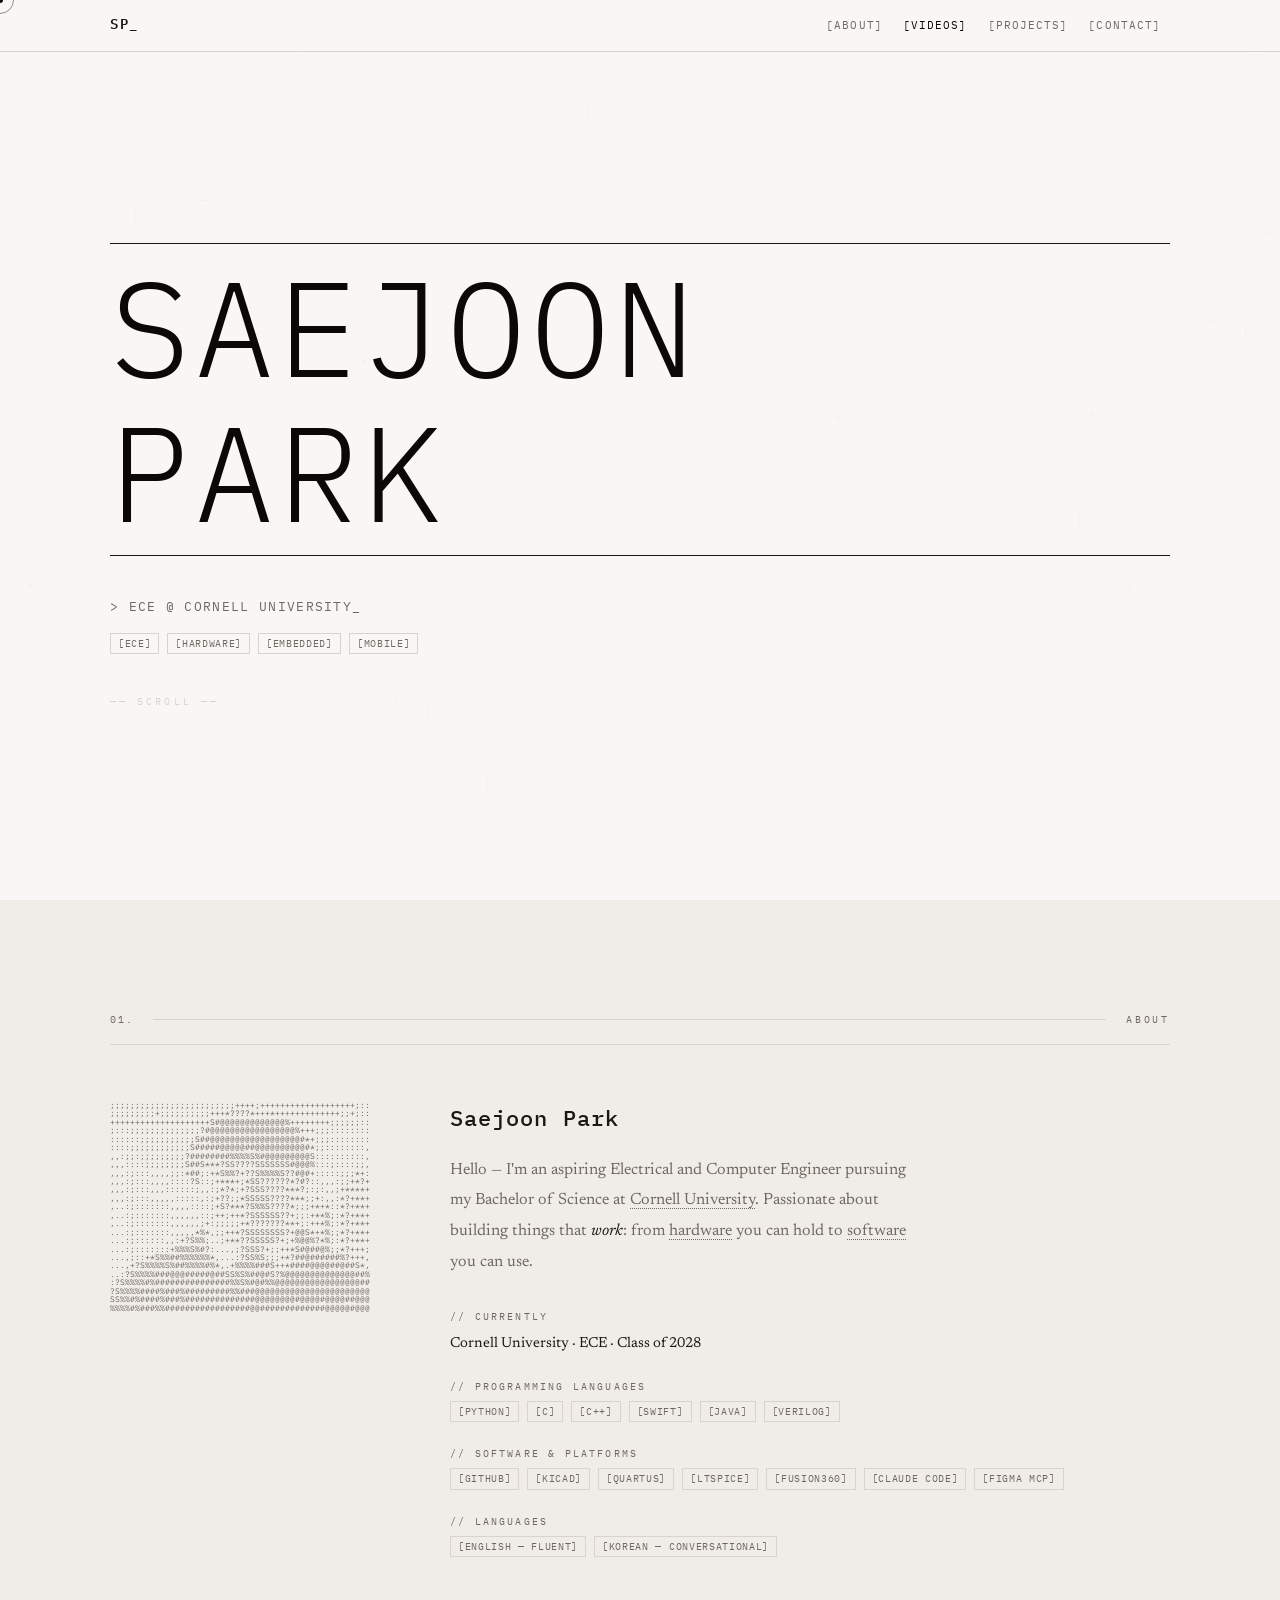
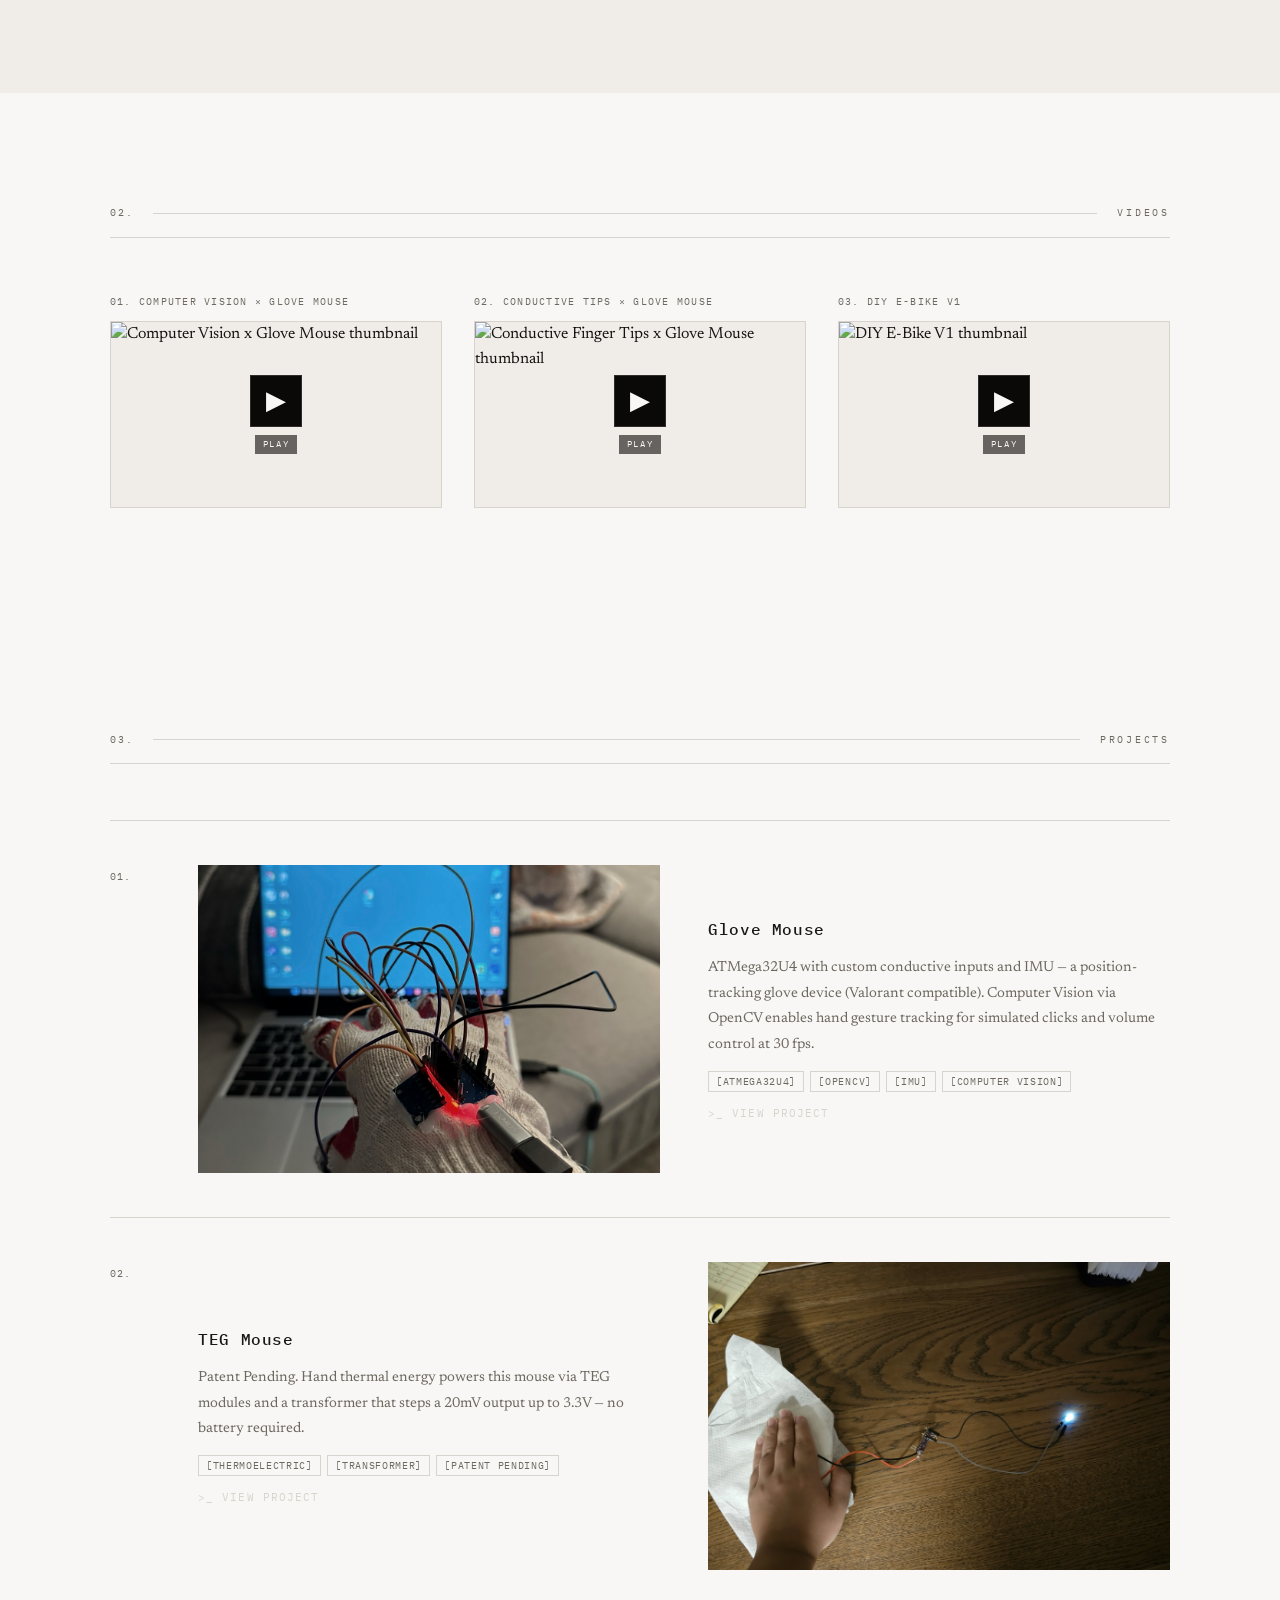
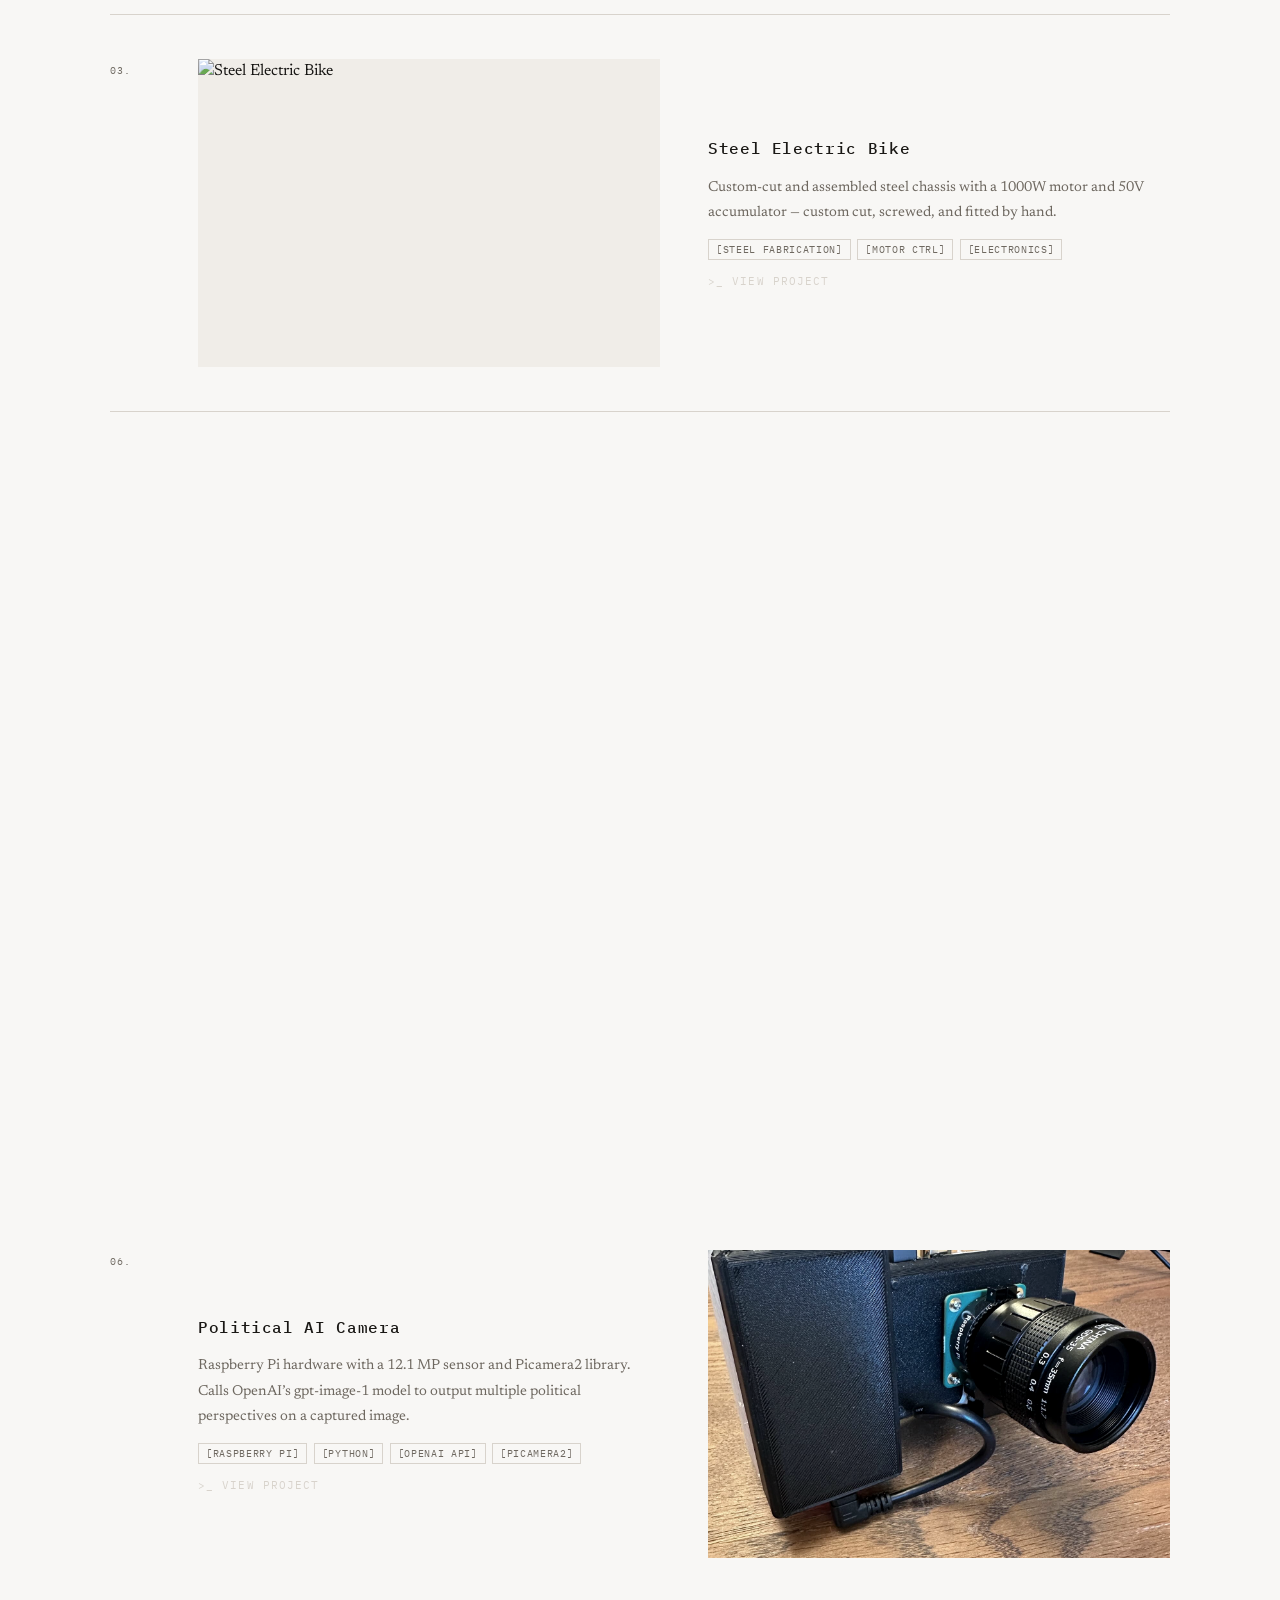
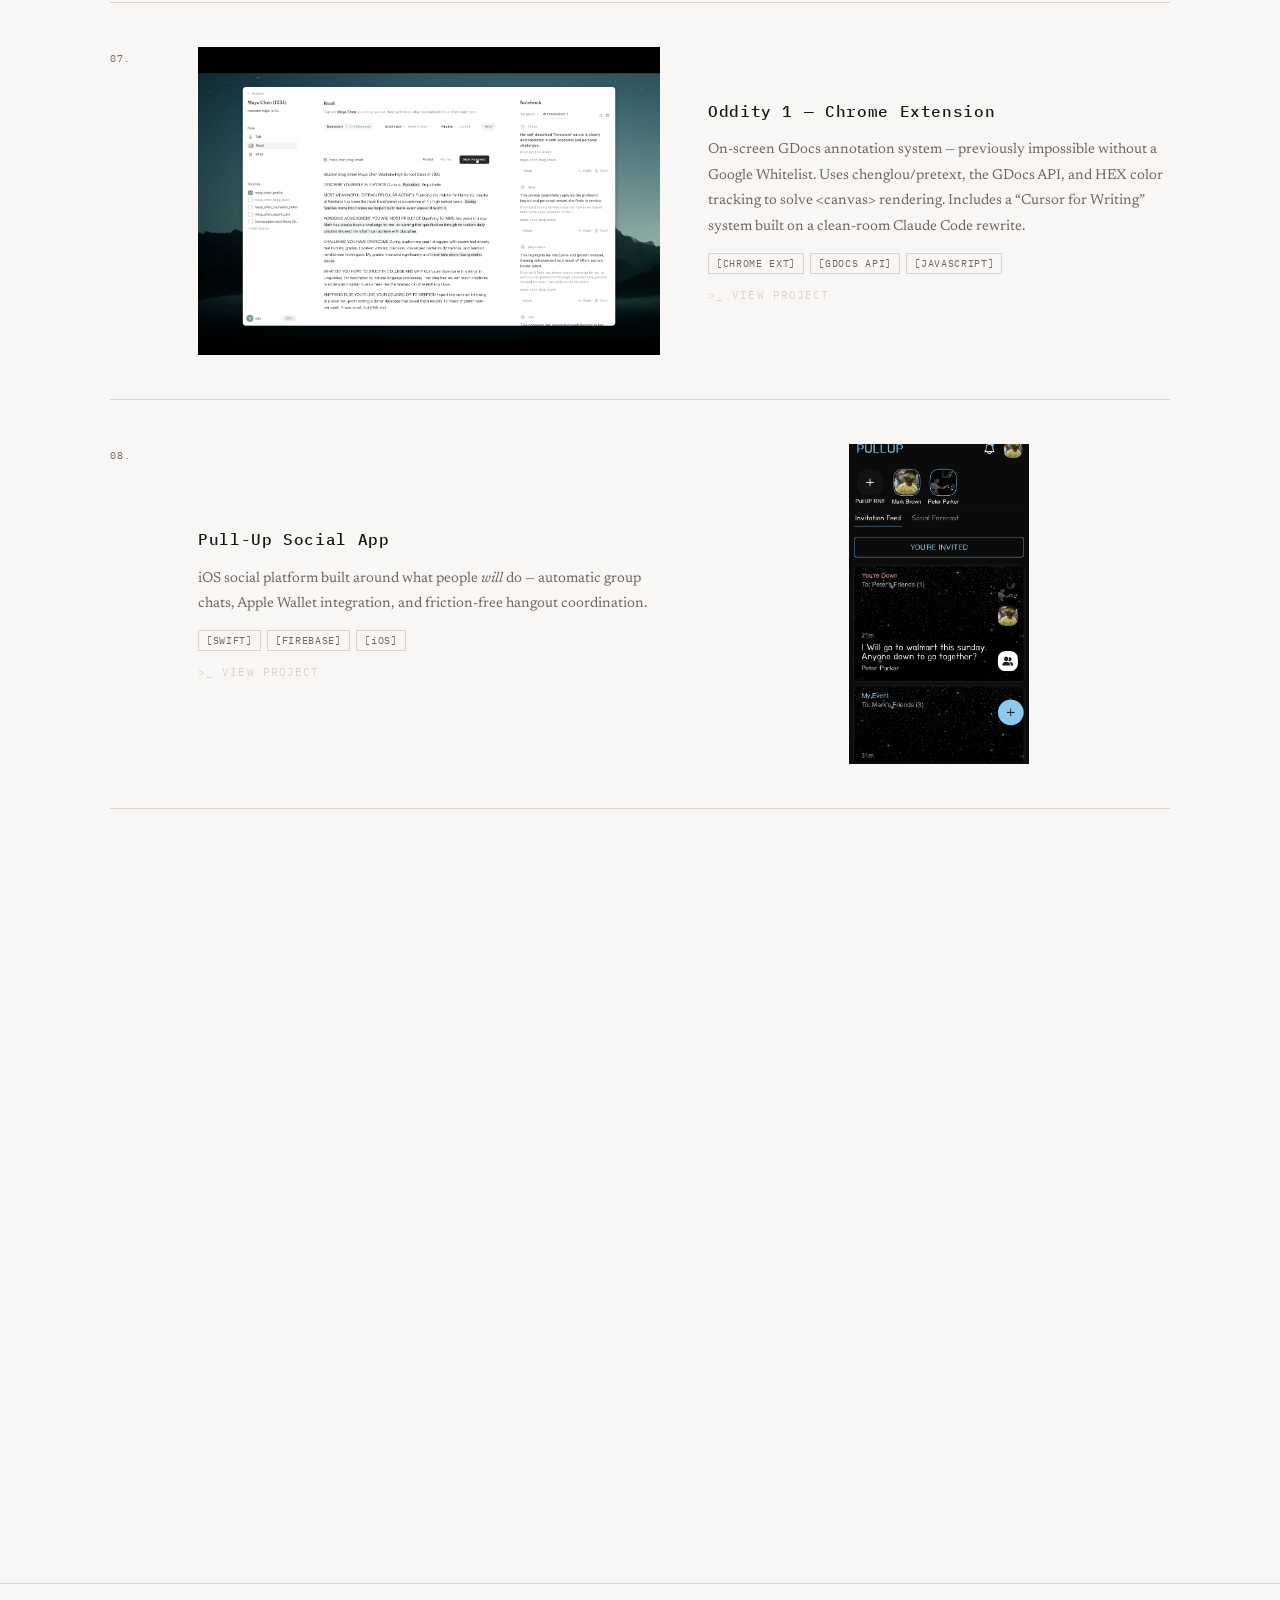
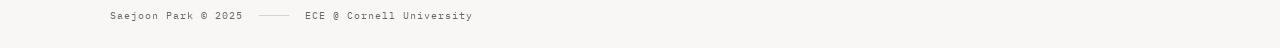
==== commit 6de9ce93: "Updated: info" ====
--- a/index.html
+++ b/index.html
@@ -21,7 +21,6 @@
                 <li><a href="#about"    class="nav-link mono">[ABOUT]</a></li>
                 <li><a href="#videos"   class="nav-link mono">[VIDEOS]</a></li>
                 <li><a href="#projects" class="nav-link mono">[PROJECTS]</a></li>
-                <li><a href="#skills"   class="nav-link mono">[SKILLS]</a></li>
                 <li><a href="#contact"  class="nav-link mono">[CONTACT]</a></li>
             </ul>
             <button class="hamburger" id="hamburger" aria-label="Toggle navigation" aria-expanded="false">
@@ -75,14 +74,37 @@
                         </p>
                         <div class="about-stack">
                             <span class="stack-label mono">// CURRENTLY</span>
-                            <p class="stack-text newsreader">Cornell University &middot; ECE &middot; Class of 2027</p>
-                        </div>
-                        <div class="about-tags">
-                            <span class="tag mono">[PYTHON]</span>
-                            <span class="tag mono">[C++]</span>
-                            <span class="tag mono">[SWIFT]</span>
-                            <span class="tag mono">[ARDUINO]</span>
-                            <span class="tag mono">[FUSION360]</span>
+                            <p class="stack-text newsreader">Cornell University &middot; ECE &middot; Class of 2028</p>
+                        </div>
+                        <div class="about-stack">
+                            <span class="stack-label mono">// PROGRAMMING LANGUAGES</span>
+                            <div class="about-tags">
+                                <span class="tag mono">[PYTHON]</span>
+                                <span class="tag mono">[C]</span>
+                                <span class="tag mono">[C++]</span>
+                                <span class="tag mono">[SWIFT]</span>
+                                <span class="tag mono">[JAVA]</span>
+                                <span class="tag mono">[VERILOG]</span>
+                            </div>
+                        </div>
+                        <div class="about-stack">
+                            <span class="stack-label mono">// SOFTWARE &amp; PLATFORMS</span>
+                            <div class="about-tags">
+                                <span class="tag mono">[GITHUB]</span>
+                                <span class="tag mono">[KICAD]</span>
+                                <span class="tag mono">[QUARTUS]</span>
+                                <span class="tag mono">[LTSPICE]</span>
+                                <span class="tag mono">[FUSION360]</span>
+                                <span class="tag mono">[CLAUDE CODE]</span>
+                                <span class="tag mono">[FIGMA MCP]</span>
+                            </div>
+                        </div>
+                        <div class="about-stack">
+                            <span class="stack-label mono">// LANGUAGES</span>
+                            <div class="about-tags">
+                                <span class="tag mono">[ENGLISH &mdash; FLUENT]</span>
+                                <span class="tag mono">[KOREAN &mdash; CONVERSATIONAL]</span>
+                            </div>
                         </div>
                     </div>
                 </div>
@@ -148,8 +170,104 @@
                 </div>
                 <div class="projects-list">
 
+                    <div class="project-entry reveal" onclick="openProject('project_glove')" tabindex="0" role="button" aria-label="Glove Mouse">
+                        <div class="project-index mono">01.</div>
+                        <div class="project-box">
+                            <div class="project-image-wrap">
+                                <img src="websiteImages/glove_mouse/glove_mouse1.png" alt="Glove Mouse" loading="lazy">
+                            </div>
+                            <div class="project-info">
+                                <h3 class="project-title mono">Glove Mouse</h3>
+                                <p class="project-desc newsreader">ATMega32U4 with custom conductive inputs and IMU &mdash; a position-tracking glove device (Valorant compatible). Computer Vision via OpenCV enables hand gesture tracking for simulated clicks and volume control at 30 fps.</p>
+                                <div class="project-tags">
+                                    <span class="tag mono">[ATMEGA32U4]</span>
+                                    <span class="tag mono">[OPENCV]</span>
+                                    <span class="tag mono">[IMU]</span>
+                                    <span class="tag mono">[COMPUTER VISION]</span>
+                                </div>
+                                <span class="project-cta mono">&gt;_ VIEW PROJECT</span>
+                            </div>
+                        </div>
+                    </div>
+
+                    <div class="project-entry reveal" onclick="openProject('project6')" tabindex="0" role="button" aria-label="TEG Mouse">
+                        <div class="project-index mono">02.</div>
+                        <div class="project-box">
+                            <div class="project-image-wrap">
+                                <img src="websiteImages/TEGMouse/1000029237.JPG" alt="TEG Mouse" loading="lazy">
+                            </div>
+                            <div class="project-info">
+                                <h3 class="project-title mono">TEG Mouse</h3>
+                                <p class="project-desc newsreader">Patent Pending. Hand thermal energy powers this mouse via TEG modules and a transformer that steps a 20mV output up to 3.3V &mdash; no battery required.</p>
+                                <div class="project-tags">
+                                    <span class="tag mono">[THERMOELECTRIC]</span>
+                                    <span class="tag mono">[TRANSFORMER]</span>
+                                    <span class="tag mono">[PATENT PENDING]</span>
+                                </div>
+                                <span class="project-cta mono">&gt;_ VIEW PROJECT</span>
+                            </div>
+                        </div>
+                    </div>
+
+                    <div class="project-entry reveal" onclick="openProject('project3')" tabindex="0" role="button" aria-label="Steel Electric Bike">
+                        <div class="project-index mono">03.</div>
+                        <div class="project-box">
+                            <div class="project-image-wrap">
+                                <img src="websiteImages/eBike/IMG_2883.png" alt="Steel Electric Bike" loading="lazy">
+                            </div>
+                            <div class="project-info">
+                                <h3 class="project-title mono">Steel Electric Bike</h3>
+                                <p class="project-desc newsreader">Custom-cut and assembled steel chassis with a 1000W motor and 50V accumulator &mdash; custom cut, screwed, and fitted by hand.</p>
+                                <div class="project-tags">
+                                    <span class="tag mono">[STEEL FABRICATION]</span>
+                                    <span class="tag mono">[MOTOR CTRL]</span>
+                                    <span class="tag mono">[ELECTRONICS]</span>
+                                </div>
+                                <span class="project-cta mono">&gt;_ VIEW PROJECT</span>
+                            </div>
+                        </div>
+                    </div>
+
+                    <div class="project-entry reveal" onclick="openProject('project_audio')" tabindex="0" role="button" aria-label="Audio Signal Decoding Circuit">
+                        <div class="project-index mono">04.</div>
+                        <div class="project-box">
+                            <div class="project-image-wrap">
+                                <img src="websiteImages/audio_decoding/IMG_4330.png" alt="Audio Signal Decoding Circuit" loading="lazy">
+                            </div>
+                            <div class="project-info">
+                                <h3 class="project-title mono">Audio Signal Decoding Circuit</h3>
+                                <p class="project-desc newsreader">Designed and built a 6th-order MFB bandpass filter to extract encoded audio secrets. Automated frequency response sweeps and safely eliminated multi-volt DC offsets.</p>
+                                <div class="project-tags">
+                                    <span class="tag mono">[ANALOG DESIGN]</span>
+                                    <span class="tag mono">[MFB FILTER]</span>
+                                    <span class="tag mono">[SIGNAL PROC]</span>
+                                </div>
+                                <span class="project-cta mono">&gt;_ VIEW PROJECT</span>
+                            </div>
+                        </div>
+                    </div>
+
+                    <div class="project-entry reveal" onclick="openProject('project_watch')" tabindex="0" role="button" aria-label="Sensory Overload Wearable">
+                        <div class="project-index mono">05.</div>
+                        <div class="project-box">
+                            <div class="project-image-wrap">
+                                <img src="websiteImages/sensory_overload/sensory_overload_1.png" alt="Sensory Overload Wearable" loading="lazy">
+                            </div>
+                            <div class="project-info">
+                                <h3 class="project-title mono">Sensory Overload Wearable</h3>
+                                <p class="project-desc newsreader">Developing a custom PCB for a lap wearable accommodating individuals with sensory processing disorder &mdash; hardware that adapts to its wearer.</p>
+                                <div class="project-tags">
+                                    <span class="tag mono">[CUSTOM PCB]</span>
+                                    <span class="tag mono">[WEARABLE]</span>
+                                    <span class="tag mono">[EMBEDDED]</span>
+                                </div>
+                                <span class="project-cta mono">&gt;_ VIEW PROJECT</span>
+                            </div>
+                        </div>
+                    </div>
+
                     <div class="project-entry reveal" onclick="openProject('project1')" tabindex="0" role="button" aria-label="Political AI Camera">
-                        <div class="project-index mono">01.</div>
+                        <div class="project-index mono">06.</div>
                         <div class="project-box">
                             <div class="project-image-wrap">
                                 <img src="websiteImages/camera/7AA4DC16-AB79-402F-891A-7157628E1E73.JPG" alt="Political AI Camera" loading="lazy">
@@ -168,38 +286,19 @@
                         </div>
                     </div>
 
-                    <div class="project-entry reveal" onclick="openProject('project2')" tabindex="0" role="button" aria-label="Custom Computer Case">
-                        <div class="project-index mono">02.</div>
-                        <div class="project-box">
-                            <div class="project-image-wrap">
-                                <img src="websiteImages/ComputerCase/1000028452.JPG" alt="Custom Computer Case" loading="lazy">
-                            </div>
-                            <div class="project-info">
-                                <h3 class="project-title mono">Custom Computer Case</h3>
-                                <p class="project-desc newsreader">Handcrafted case with a modular chassis, fully custom cable routing, and engineered airflow channels &mdash; built to exact performance and aesthetic specifications.</p>
-                                <div class="project-tags">
-                                    <span class="tag mono">[CAD]</span>
-                                    <span class="tag mono">[3D PRINT]</span>
-                                    <span class="tag mono">[THERMAL]</span>
-                                </div>
-                                <span class="project-cta mono">&gt;_ VIEW PROJECT</span>
-                            </div>
-                        </div>
-                    </div>
-
-                    <div class="project-entry reveal" onclick="openProject('project3')" tabindex="0" role="button" aria-label="Steel Electric Bike">
-                        <div class="project-index mono">03.</div>
-                        <div class="project-box">
-                            <div class="project-image-wrap">
-                                <img src="websiteImages/eBike/IMG_2883.png" alt="Steel Electric Bike" loading="lazy">
-                            </div>
-                            <div class="project-info">
-                                <h3 class="project-title mono">Steel Electric Bike</h3>
-                                <p class="project-desc newsreader">Custom-cut and assembled steel chassis with a 1000W motor and 50V accumulator &mdash; every tube cut, welded, and fitted by hand.</p>
-                                <div class="project-tags">
-                                    <span class="tag mono">[STEEL FABRICATION]</span>
-                                    <span class="tag mono">[MOTOR CTRL]</span>
-                                    <span class="tag mono">[ELECTRONICS]</span>
+                    <div class="project-entry reveal" onclick="openProject('project_oddity')" tabindex="0" role="button" aria-label="Oddity 1 Chrome Extension">
+                        <div class="project-index mono">07.</div>
+                        <div class="project-box">
+                            <div class="project-image-wrap">
+                                <img src="websiteImages/oddity1/oddity1_1.png" alt="Oddity 1 Chrome Extension" loading="lazy">
+                            </div>
+                            <div class="project-info">
+                                <h3 class="project-title mono">Oddity 1 &mdash; Chrome Extension</h3>
+                                <p class="project-desc newsreader">On-screen GDocs annotation system &mdash; previously impossible without a Google Whitelist. Uses chenglou/pretext, the GDocs API, and HEX color tracking to solve &lt;canvas&gt; rendering. Includes a &ldquo;Cursor for Writing&rdquo; system built on a clean-room Claude Code rewrite.</p>
+                                <div class="project-tags">
+                                    <span class="tag mono">[CHROME EXT]</span>
+                                    <span class="tag mono">[GDOCS API]</span>
+                                    <span class="tag mono">[JAVASCRIPT]</span>
                                 </div>
                                 <span class="project-cta mono">&gt;_ VIEW PROJECT</span>
                             </div>
@@ -207,7 +306,7 @@
                     </div>
 
                     <div class="project-entry reveal" onclick="openProject('project5')" tabindex="0" role="button" aria-label="Pull-Up Social App">
-                        <div class="project-index mono">04.</div>
+                        <div class="project-index mono">08.</div>
                         <div class="project-box">
                             <div class="project-image-wrap project-image-portrait">
                                 <img src="websiteImages/PullUPApp/IMG_3357.PNG" alt="Pull-Up Social App" loading="lazy">
@@ -225,160 +324,17 @@
                         </div>
                     </div>
 
-                    <div class="project-entry reveal" onclick="openProject('project6')" tabindex="0" role="button" aria-label="TEG Mouse">
-                        <div class="project-index mono">05.</div>
-                        <div class="project-box">
-                            <div class="project-image-wrap">
-                                <img src="websiteImages/TEGMouse/1000029237.JPG" alt="TEG Mouse" loading="lazy">
-                            </div>
-                            <div class="project-info">
-                                <h3 class="project-title mono">TEG Mouse</h3>
-                                <p class="project-desc newsreader">Patent Pending. Hand thermal energy powers this mouse via TEG modules and a transformer that steps a 20mV output up to 3.3V &mdash; no battery required.</p>
-                                <div class="project-tags">
-                                    <span class="tag mono">[THERMOELECTRIC]</span>
-                                    <span class="tag mono">[TRANSFORMER]</span>
-                                    <span class="tag mono">[PATENT PENDING]</span>
-                                </div>
-                                <span class="project-cta mono">&gt;_ VIEW PROJECT</span>
-                            </div>
-                        </div>
-                    </div>
-
-                    <div class="project-entry reveal" onclick="openProject('project_audio')" tabindex="0" role="button" aria-label="Audio Signal Decoding Circuit">
-                        <div class="project-index mono">06.</div>
-                        <div class="project-box">
-                            <div class="project-image-wrap">
-                                <div class="project-placeholder">
-                                    <span>&#x250C;&#x2500;&#x2500;&#x2500;&#x2500;&#x2500;&#x2500;&#x2500;&#x2510;</span>
-                                    <span>PHOTOS</span>
-                                    <span>COMING</span>
-                                    <span>&#x2514;&#x2500;&#x2500;&#x2500;&#x2500;&#x2500;&#x2500;&#x2500;&#x2518;</span>
-                                </div>
-                            </div>
-                            <div class="project-info">
-                                <h3 class="project-title mono">Audio Signal Decoding Circuit</h3>
-                                <p class="project-desc newsreader">Designed and built a 6th-order MFB bandpass filter to extract encoded audio secrets. Automated frequency response sweeps and safely eliminated multi-volt DC offsets.</p>
-                                <div class="project-tags">
-                                    <span class="tag mono">[ANALOG DESIGN]</span>
-                                    <span class="tag mono">[MFB FILTER]</span>
-                                    <span class="tag mono">[SIGNAL PROC]</span>
-                                </div>
-                                <span class="project-cta mono">&gt;_ VIEW PROJECT</span>
-                            </div>
-                        </div>
-                    </div>
-
-                    <div class="project-entry reveal" onclick="openProject('project_watch')" tabindex="0" role="button" aria-label="Sensory Overload Watch">
-                        <div class="project-index mono">07.</div>
-                        <div class="project-box">
-                            <div class="project-image-wrap">
-                                <div class="project-placeholder">
-                                    <span>&#x250C;&#x2500;&#x2500;&#x2500;&#x2500;&#x2500;&#x2500;&#x2500;&#x2510;</span>
-                                    <span>PHOTOS</span>
-                                    <span>COMING</span>
-                                    <span>&#x2514;&#x2500;&#x2500;&#x2500;&#x2500;&#x2500;&#x2500;&#x2500;&#x2518;</span>
-                                </div>
-                            </div>
-                            <div class="project-info">
-                                <h3 class="project-title mono">Sensory Overload Watch</h3>
-                                <p class="project-desc newsreader">Developing a custom PCB for a wearable designed for individuals with sensory processing disorder &mdash; hardware that adapts to its wearer.</p>
-                                <div class="project-tags">
-                                    <span class="tag mono">[CUSTOM PCB]</span>
-                                    <span class="tag mono">[WEARABLE]</span>
-                                    <span class="tag mono">[EMBEDDED]</span>
-                                </div>
-                                <span class="project-cta mono">&gt;_ VIEW PROJECT</span>
-                            </div>
-                        </div>
-                    </div>
-
-                    <div class="project-entry reveal" onclick="openProject('project_oddity')" tabindex="0" role="button" aria-label="Oddity 1 Chrome Extension">
-                        <div class="project-index mono">08.</div>
-                        <div class="project-box">
-                            <div class="project-image-wrap">
-                                <div class="project-placeholder">
-                                    <span>&#x250C;&#x2500;&#x2500;&#x2500;&#x2500;&#x2500;&#x2500;&#x2500;&#x2510;</span>
-                                    <span>PHOTOS</span>
-                                    <span>COMING</span>
-                                    <span>&#x2514;&#x2500;&#x2500;&#x2500;&#x2500;&#x2500;&#x2500;&#x2500;&#x2518;</span>
-                                </div>
-                            </div>
-                            <div class="project-info">
-                                <h3 class="project-title mono">Oddity 1 &mdash; Chrome Extension</h3>
-                                <p class="project-desc newsreader">On-screen GDocs annotation system &mdash; previously impossible without a Google Whitelist. Uses chenglou/pretext, the GDocs API, and HEX color tracking to solve &lt;canvas&gt; rendering. Includes a &ldquo;Cursor for Writing&rdquo; system built on a clean-room Claude Code rewrite.</p>
-                                <div class="project-tags">
-                                    <span class="tag mono">[CHROME EXT]</span>
-                                    <span class="tag mono">[GDOCS API]</span>
-                                    <span class="tag mono">[JAVASCRIPT]</span>
-                                </div>
-                                <span class="project-cta mono">&gt;_ VIEW PROJECT</span>
-                            </div>
-                        </div>
-                    </div>
-
-                </div>
-            </div>
-        </section>
-
-        <!-- ── SKILLS ── -->
-        <section id="skills" class="section skills-section">
-            <div class="container">
-                <div class="section-header reveal">
-                    <span class="section-number mono">04.</span>
-                    <div class="section-line"></div>
-                    <span class="section-label mono">SKILLS</span>
-                </div>
-                <div class="skills-grid">
-                    <div class="skill-group reveal">
-                        <div class="skill-group-label mono">// LANGUAGES</div>
-                        <div class="skill-row">
-                            <span class="skill-name mono">Python</span>
-                            <span class="skill-bar mono" data-pct="90"></span>
-                            <span class="skill-pct mono">90%</span>
-                        </div>
-                        <div class="skill-row">
-                            <span class="skill-name mono">Java</span>
-                            <span class="skill-bar mono" data-pct="85"></span>
-                            <span class="skill-pct mono">85%</span>
-                        </div>
-                        <div class="skill-row">
-                            <span class="skill-name mono">Swift</span>
-                            <span class="skill-bar mono" data-pct="80"></span>
-                            <span class="skill-pct mono">80%</span>
-                        </div>
-                        <div class="skill-row">
-                            <span class="skill-name mono">C++</span>
-                            <span class="skill-bar mono" data-pct="75"></span>
-                            <span class="skill-pct mono">75%</span>
-                        </div>
-                    </div>
-                    <div class="skill-group reveal">
-                        <div class="skill-group-label mono">// TECHNOLOGIES</div>
-                        <div class="skill-row">
-                            <span class="skill-name mono">Arduino</span>
-                            <span class="skill-bar mono" data-pct="88"></span>
-                            <span class="skill-pct mono">88%</span>
-                        </div>
-                        <div class="skill-row">
-                            <span class="skill-name mono">Verilog / FPGA</span>
-                            <span class="skill-bar mono" data-pct="82"></span>
-                            <span class="skill-pct mono">82%</span>
-                        </div>
-                        <div class="skill-row">
-                            <span class="skill-name mono">Fusion 360</span>
-                            <span class="skill-bar mono" data-pct="70"></span>
-                            <span class="skill-pct mono">70%</span>
-                        </div>
-                    </div>
-                </div>
-            </div>
-        </section>
+                </div>
+            </div>
+        </section>
+
+
 
         <!-- ── CONTACT ── -->
         <section id="contact" class="section contact-section">
             <div class="container">
                 <div class="section-header reveal">
-                    <span class="section-number mono">05.</span>
+                    <span class="section-number mono">04.</span>
                     <div class="section-line"></div>
                     <span class="section-label mono">CONTACT</span>
                 </div>
--- a/style.css
+++ b/style.css
@@ -1117,6 +1117,119 @@
     }
 }
 
+/* ── LIGHTBOX ── */
+.lightbox {
+    position: fixed;
+    inset: 0;
+    background: rgba(10, 9, 7, 0.93);
+    z-index: 3000;
+    display: flex;
+    align-items: center;
+    justify-content: center;
+    opacity: 0;
+    transition: opacity 0.22s;
+}
+
+.lightbox.open {
+    opacity: 1;
+}
+
+.lb-inner {
+    display: flex;
+    align-items: center;
+    justify-content: center;
+    max-width: 90vw;
+    max-height: 85vh;
+    pointer-events: none;
+}
+
+.lb-img {
+    max-width: 90vw;
+    max-height: 85vh;
+    object-fit: contain;
+    display: block;
+    pointer-events: auto;
+    transition: opacity 0.12s;
+    user-select: none;
+}
+
+.lb-img--fade {
+    opacity: 0;
+}
+
+.lb-btn {
+    position: absolute;
+    top: 50%;
+    transform: translateY(-50%);
+    font-family: var(--mono);
+    font-size: 0.85rem;
+    letter-spacing: 0.06em;
+    color: rgba(248, 247, 245, 0.7);
+    background: none;
+    border: 1px solid rgba(248, 247, 245, 0.2);
+    padding: 0.6rem 0.9rem;
+    cursor: none;
+    transition: color 0.18s, border-color 0.18s, opacity 0.18s;
+}
+
+.lb-btn:hover {
+    color: var(--bg);
+    border-color: rgba(248, 247, 245, 0.6);
+}
+
+.lb-prev { left: 1.5rem; }
+.lb-next { right: 1.5rem; }
+
+.lb-bar {
+    position: absolute;
+    top: 1.25rem;
+    right: 1.5rem;
+    display: flex;
+    align-items: center;
+    gap: 1rem;
+}
+
+.lb-counter {
+    font-size: 0.68rem;
+    letter-spacing: 0.15em;
+    color: rgba(248, 247, 245, 0.5);
+}
+
+.lb-close {
+    font-family: var(--mono);
+    font-size: 0.68rem;
+    letter-spacing: 0.06em;
+    color: rgba(248, 247, 245, 0.5);
+    background: none;
+    border: 1px solid rgba(248, 247, 245, 0.15);
+    padding: 2px 7px;
+    cursor: none;
+    transition: color 0.18s, border-color 0.18s;
+}
+
+.lb-close:hover {
+    color: var(--bg);
+    border-color: rgba(248, 247, 245, 0.5);
+}
+
+/* Cursor inversion inside lightbox */
+body.lightbox-open #cursor-follower {
+    background: var(--bg);
+}
+body.lightbox-open #cursor-follower::after {
+    border-color: var(--bg);
+}
+
+/* Make gallery images show pointer intent */
+.terminal-gallery img {
+    cursor: none;
+    transition: filter 0.3s, transform 0.2s;
+}
+
+.terminal-gallery img:hover {
+    transform: scale(1.02);
+}
+
 /* ── Accessibility: reduced motion ── */
 @media (prefers-reduced-motion: reduce) {
     .reveal {
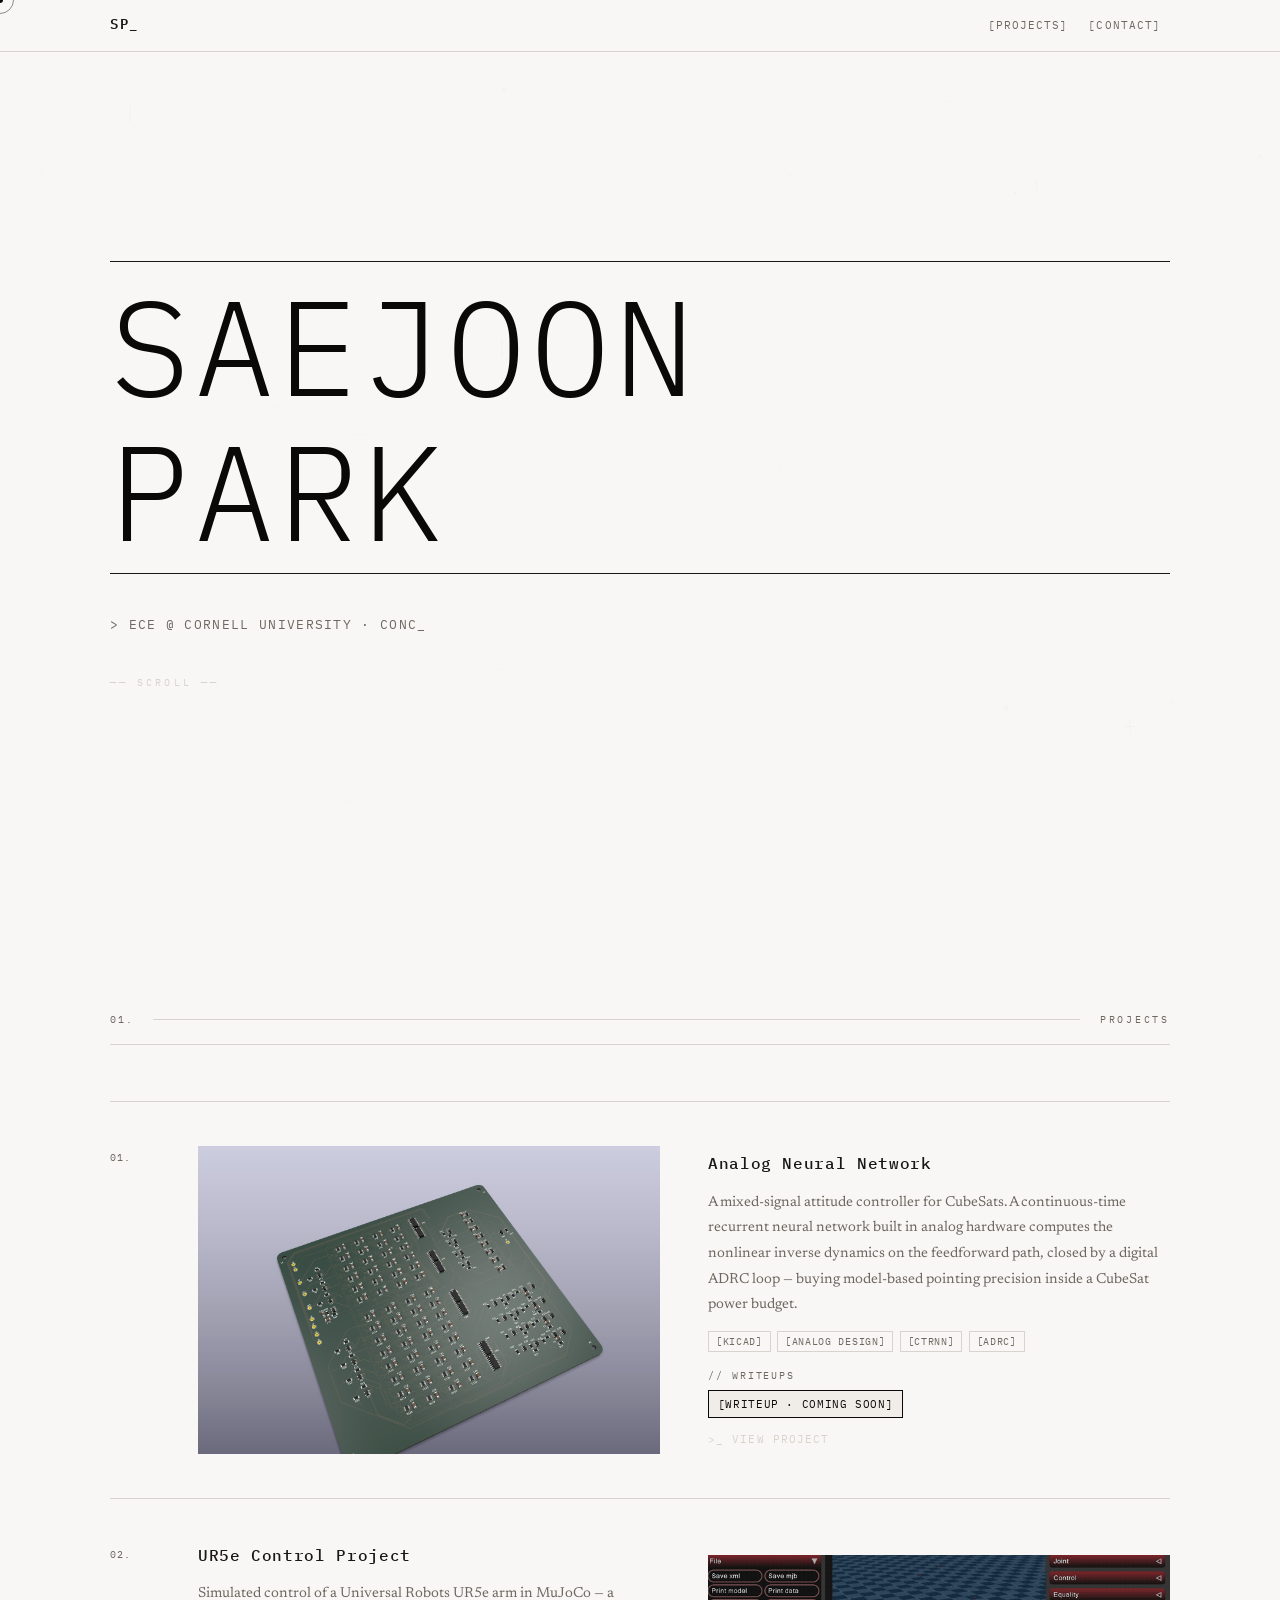
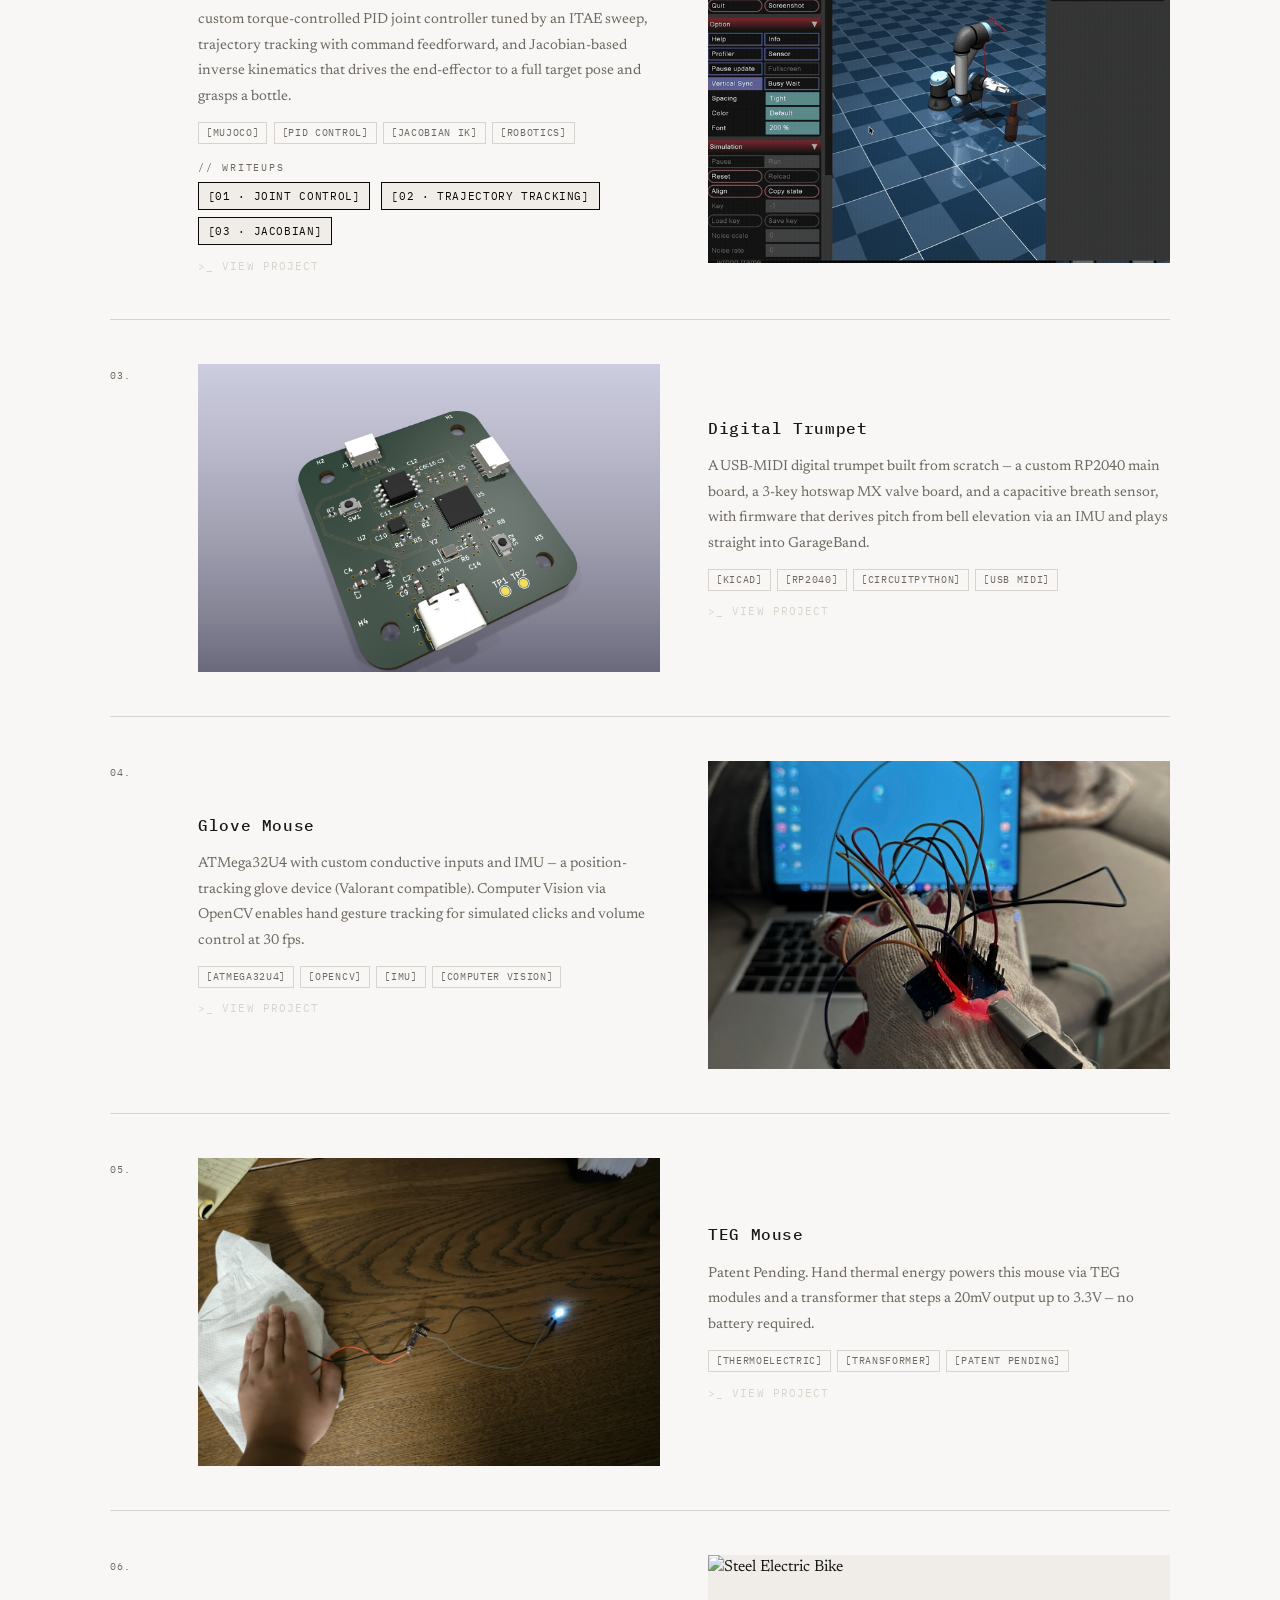
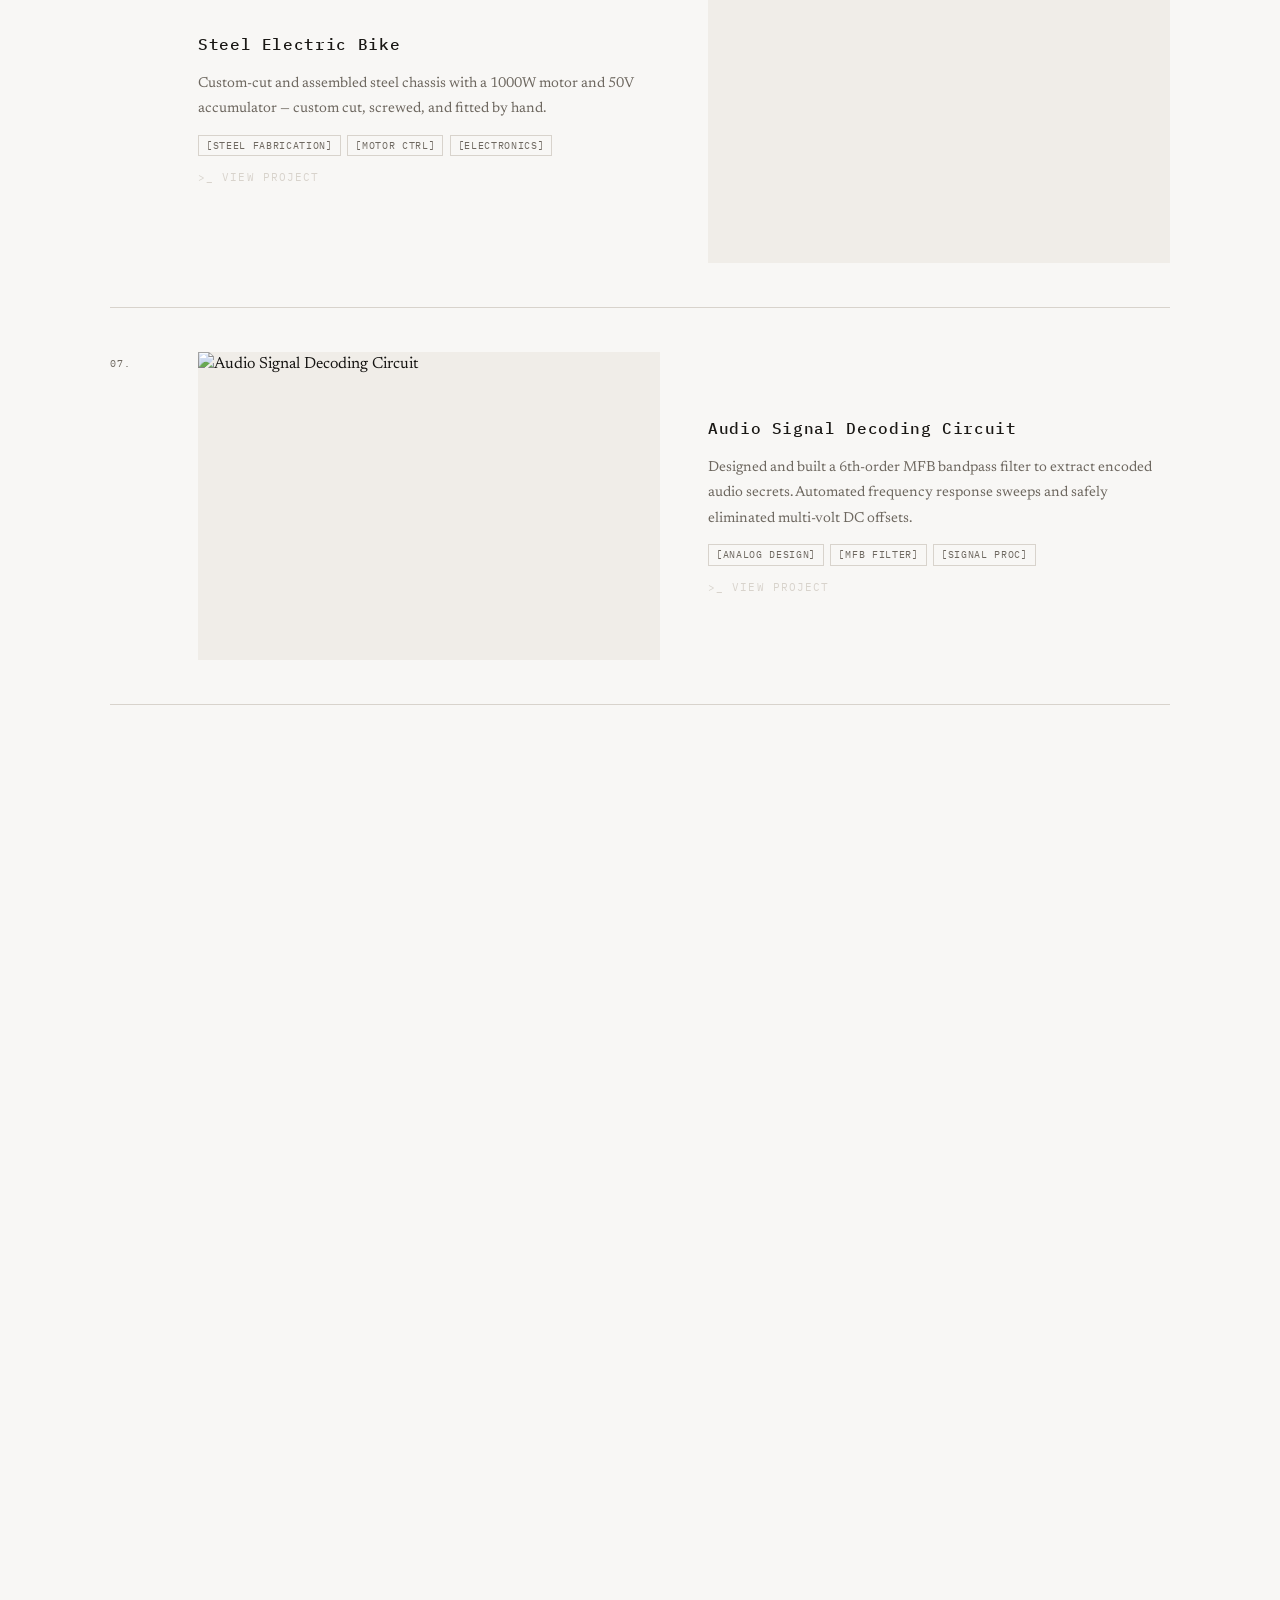
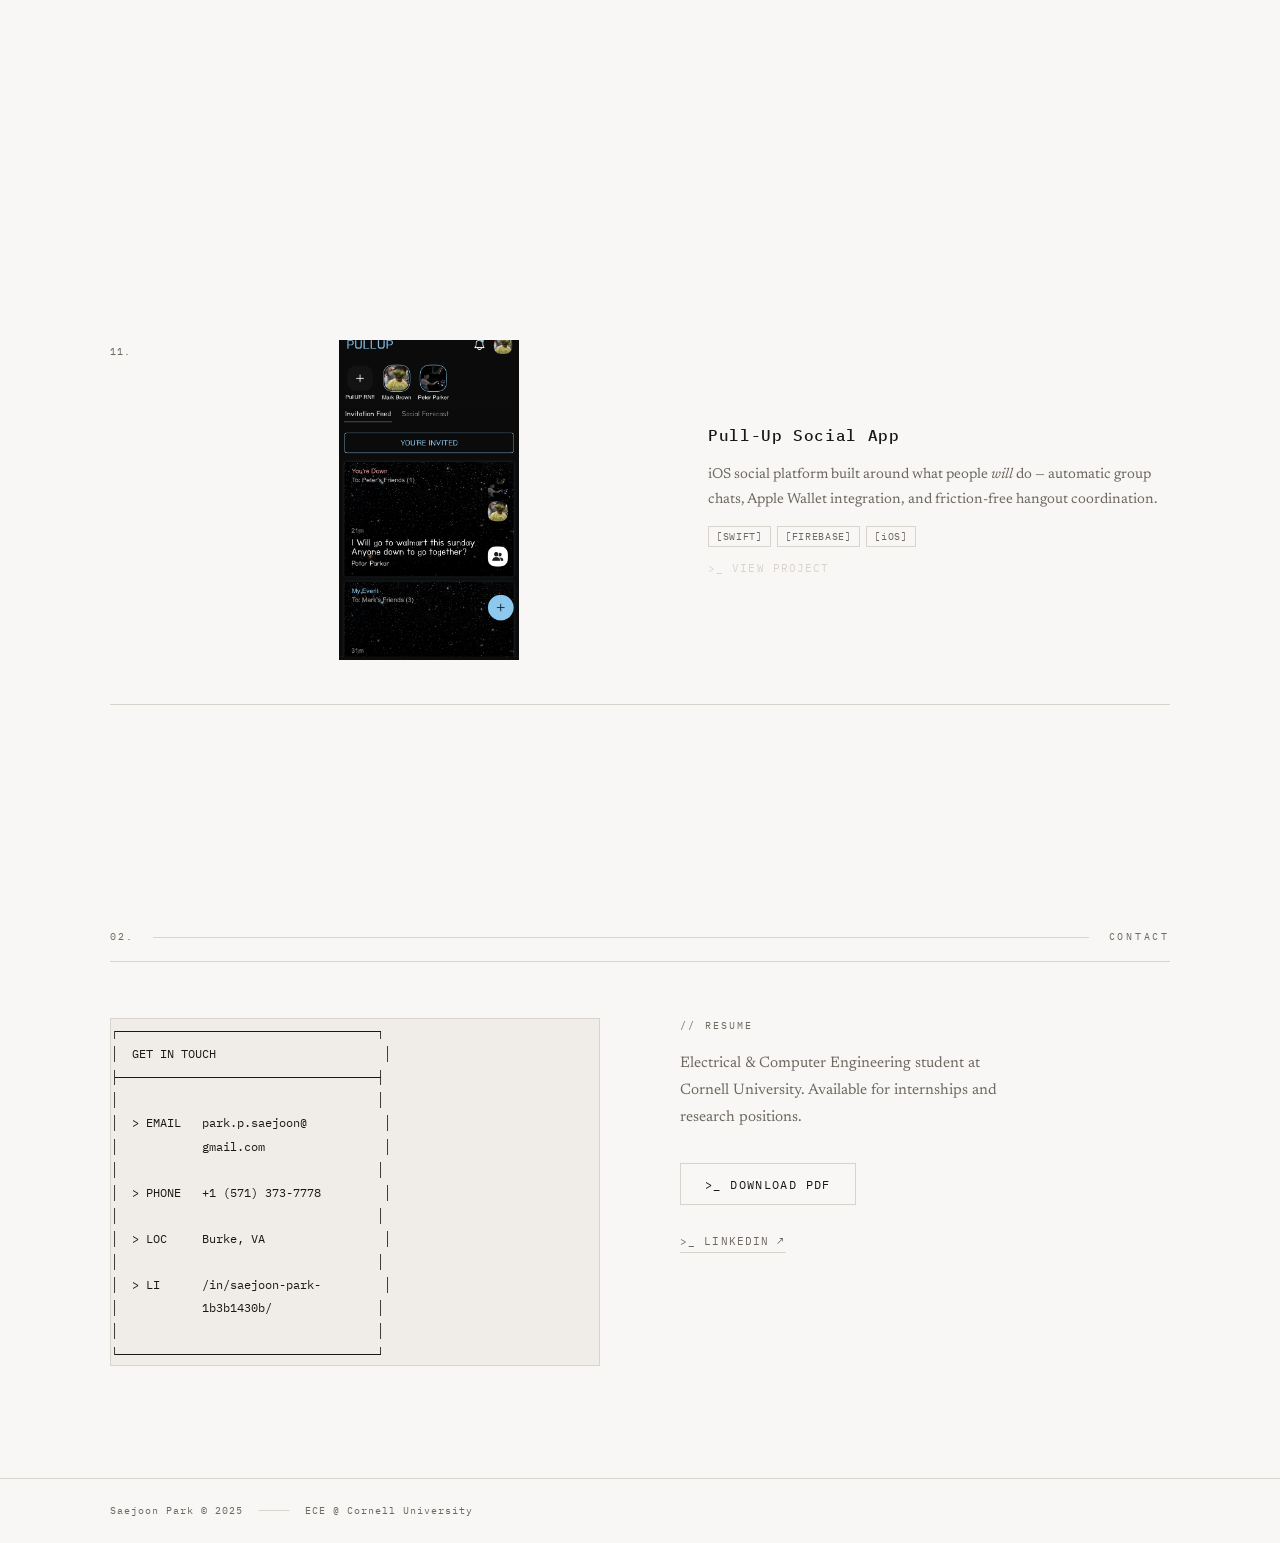
==== commit ead23420: "Updated: with new projects" ====
--- a/index.html
+++ b/index.html
@@ -18,8 +18,6 @@
                 <a href="#hero" class="brand-link mono">SP_</a>
             </div>
             <ul class="nav-links" id="navLinks">
-                <li><a href="#about"    class="nav-link mono">[ABOUT]</a></li>
-                <li><a href="#videos"   class="nav-link mono">[VIDEOS]</a></li>
                 <li><a href="#projects" class="nav-link mono">[PROJECTS]</a></li>
                 <li><a href="#contact"  class="nav-link mono">[CONTACT]</a></li>
             </ul>
@@ -41,137 +39,94 @@
                     <div class="hero-rule" aria-hidden="true"></div>
                 </div>
                 <div class="hero-meta">
-                    <p class="hero-subtitle mono" id="heroSubtitle" aria-label="ECE at Cornell University"></p>
-                    <div class="hero-tags">
-                        <span class="tag mono">[ECE]</span>
-                        <span class="tag mono">[HARDWARE]</span>
-                        <span class="tag mono">[EMBEDDED]</span>
-                        <span class="tag mono">[MOBILE]</span>
-                    </div>
-                </div>
-                <a href="#about" class="hero-scroll mono" aria-label="Scroll to about">&#x2500;&#x2500; SCROLL &#x2500;&#x2500;</a>
+                    <p class="hero-subtitle mono" id="heroSubtitle" aria-label="ECE at Cornell University, concentration in Robotics, Class of 2028"></p>
+                </div>
+                <a href="#projects" class="hero-scroll mono" aria-label="Scroll to projects">&#x2500;&#x2500; SCROLL &#x2500;&#x2500;</a>
             </div>
         </section>
 
-        <!-- ── ABOUT ── -->
-        <section id="about" class="section about-section">
+        <!-- ── PROJECTS ── -->
+        <section id="projects" class="section projects-section">
             <div class="container">
                 <div class="section-header reveal">
                     <span class="section-number mono">01.</span>
                     <div class="section-line"></div>
-                    <span class="section-label mono">ABOUT</span>
-                </div>
-                <div class="about-content" id="aboutContent">
-                    <pre class="about-portrait reveal" id="asciiPortrait" aria-label="ASCII portrait of Saejoon Park"></pre>
-                    <div class="about-text reveal">
-                        <h2 class="about-name mono">Saejoon Park</h2>
-                        <p class="about-bio newsreader">
-                            Hello &#x2014; I'm an aspiring Electrical and Computer Engineer pursuing my Bachelor of Science at
-                            <span class="term-hover" data-tip="Ithaca, NY &middot; Ivy League">Cornell University</span>.
-                            Passionate about building things that <em>work</em>: from
-                            <span class="term-hover" data-tip="Motors, PCBs, custom frames">hardware</span> you can hold
-                            to <span class="term-hover" data-tip="Swift, Firebase, iOS">software</span> you can use.
-                        </p>
-                        <div class="about-stack">
-                            <span class="stack-label mono">// CURRENTLY</span>
-                            <p class="stack-text newsreader">Cornell University &middot; ECE &middot; Class of 2028</p>
-                        </div>
-                        <div class="about-stack">
-                            <span class="stack-label mono">// PROGRAMMING LANGUAGES</span>
-                            <div class="about-tags">
-                                <span class="tag mono">[PYTHON]</span>
-                                <span class="tag mono">[C]</span>
-                                <span class="tag mono">[C++]</span>
-                                <span class="tag mono">[SWIFT]</span>
-                                <span class="tag mono">[JAVA]</span>
-                                <span class="tag mono">[VERILOG]</span>
-                            </div>
-                        </div>
-                        <div class="about-stack">
-                            <span class="stack-label mono">// SOFTWARE &amp; PLATFORMS</span>
-                            <div class="about-tags">
-                                <span class="tag mono">[GITHUB]</span>
-                                <span class="tag mono">[KICAD]</span>
-                                <span class="tag mono">[QUARTUS]</span>
-                                <span class="tag mono">[LTSPICE]</span>
-                                <span class="tag mono">[FUSION360]</span>
-                                <span class="tag mono">[CLAUDE CODE]</span>
-                                <span class="tag mono">[FIGMA MCP]</span>
-                            </div>
-                        </div>
-                        <div class="about-stack">
-                            <span class="stack-label mono">// LANGUAGES</span>
-                            <div class="about-tags">
-                                <span class="tag mono">[ENGLISH &mdash; FLUENT]</span>
-                                <span class="tag mono">[KOREAN &mdash; CONVERSATIONAL]</span>
-                            </div>
-                        </div>
-                    </div>
-                </div>
-            </div>
-        </section>
-
-        <!-- ── VIDEOS ── -->
-        <section id="videos" class="section videos-section">
-            <div class="container">
-                <div class="section-header reveal">
-                    <span class="section-number mono">02.</span>
-                    <div class="section-line"></div>
-                    <span class="section-label mono">VIDEOS</span>
-                </div>
-                <div class="videos-grid">
-                    <div class="video-entry reveal">
-                        <div class="video-label mono">01. COMPUTER VISION &#xD7; GLOVE MOUSE</div>
-                        <div class="video-frame-wrap" data-vid="CwnOLpYsyiE" onclick="loadVideo(this)" role="button" tabindex="0" aria-label="Play: Computer Vision x Glove Mouse">
-                            <div class="video-facade">
-                                <img src="https://img.youtube.com/vi/CwnOLpYsyiE/hqdefault.jpg" alt="Computer Vision x Glove Mouse thumbnail" loading="lazy">
-                                <div class="video-play-btn">
-                                    <div class="video-play-icon">&#x25B6;</div>
-                                    <span class="video-play-label">PLAY</span>
-                                </div>
-                            </div>
-                        </div>
-                    </div>
-                    <div class="video-entry reveal">
-                        <div class="video-label mono">02. CONDUCTIVE TIPS &#xD7; GLOVE MOUSE</div>
-                        <div class="video-frame-wrap" data-vid="FmShcpANS84" onclick="loadVideo(this)" role="button" tabindex="0" aria-label="Play: Conductive Finger Tips x Glove Mouse">
-                            <div class="video-facade">
-                                <img src="https://img.youtube.com/vi/FmShcpANS84/hqdefault.jpg" alt="Conductive Finger Tips x Glove Mouse thumbnail" loading="lazy">
-                                <div class="video-play-btn">
-                                    <div class="video-play-icon">&#x25B6;</div>
-                                    <span class="video-play-label">PLAY</span>
-                                </div>
-                            </div>
-                        </div>
-                    </div>
-                    <div class="video-entry reveal">
-                        <div class="video-label mono">03. DIY E-BIKE V1</div>
-                        <div class="video-frame-wrap" data-vid="v5UjKmCHbAc" onclick="loadVideo(this)" role="button" tabindex="0" aria-label="Play: DIY E-Bike V1">
-                            <div class="video-facade">
-                                <img src="https://img.youtube.com/vi/v5UjKmCHbAc/hqdefault.jpg" alt="DIY E-Bike V1 thumbnail" loading="lazy">
-                                <div class="video-play-btn">
-                                    <div class="video-play-icon">&#x25B6;</div>
-                                    <span class="video-play-label">PLAY</span>
-                                </div>
-                            </div>
-                        </div>
-                    </div>
-                </div>
-            </div>
-        </section>
-
-        <!-- ── PROJECTS ── -->
-        <section id="projects" class="section projects-section">
-            <div class="container">
-                <div class="section-header reveal">
-                    <span class="section-number mono">03.</span>
-                    <div class="section-line"></div>
                     <span class="section-label mono">PROJECTS</span>
                 </div>
                 <div class="projects-list">
 
+                    <div class="project-entry reveal" onclick="openProject('project_analog_nn')" tabindex="0" role="button" aria-label="Analog Neural Network">
+                        <div class="project-index mono">01.</div>
+                        <div class="project-box">
+                            <div class="project-image-wrap">
+                                <img src="websiteImages/analog_nn/board_iso.png" alt="Analog Neural Network" loading="lazy">
+                            </div>
+                            <div class="project-info">
+                                <h3 class="project-title mono">Analog Neural Network</h3>
+                                <p class="project-desc newsreader">A mixed-signal attitude controller for CubeSats. A continuous-time recurrent neural network built in analog hardware computes the nonlinear inverse dynamics on the feedforward path, closed by a digital ADRC loop &mdash; buying model-based pointing precision inside a CubeSat power budget.</p>
+                                <div class="project-tags">
+                                    <span class="tag mono">[KICAD]</span>
+                                    <span class="tag mono">[ANALOG DESIGN]</span>
+                                    <span class="tag mono">[CTRNN]</span>
+                                    <span class="tag mono">[ADRC]</span>
+                                </div>
+                                <div class="project-docs">
+                                    <span class="project-docs-label mono">// WRITEUPS</span>
+                                    <a href="analog-nn-writeup.html" class="project-doc-link mono" onclick="event.stopPropagation()">[WRITEUP &middot; COMING SOON]</a>
+                                </div>
+                                <span class="project-cta mono">&gt;_ VIEW PROJECT</span>
+                            </div>
+                        </div>
+                    </div>
+
+                    <div class="project-entry reveal" onclick="openProject('project_ur5e')" tabindex="0" role="button" aria-label="UR5e Control Project">
+                        <div class="project-index mono">02.</div>
+                        <div class="project-box">
+                            <div class="project-image-wrap">
+                                <img src="websiteImages/ur5e/task3_images/gripper_bottle.gif" alt="UR5e Control Project" loading="lazy">
+                            </div>
+                            <div class="project-info">
+                                <h3 class="project-title mono">UR5e Control Project</h3>
+                                <p class="project-desc newsreader">Simulated control of a Universal Robots UR5e arm in MuJoCo &mdash; a custom torque-controlled PID joint controller tuned by an ITAE sweep, trajectory tracking with command feedforward, and Jacobian-based inverse kinematics that drives the end-effector to a full target pose and grasps a bottle.</p>
+                                <div class="project-tags">
+                                    <span class="tag mono">[MUJOCO]</span>
+                                    <span class="tag mono">[PID CONTROL]</span>
+                                    <span class="tag mono">[JACOBIAN IK]</span>
+                                    <span class="tag mono">[ROBOTICS]</span>
+                                </div>
+                                <div class="project-docs">
+                                    <span class="project-docs-label mono">// WRITEUPS</span>
+                                    <a href="ur5e-task1.html" class="project-doc-link mono" onclick="event.stopPropagation()">[01 &middot; JOINT CONTROL]</a>
+                                    <a href="ur5e-task2.html" class="project-doc-link mono" onclick="event.stopPropagation()">[02 &middot; TRAJECTORY TRACKING]</a>
+                                    <a href="ur5e-task3.html" class="project-doc-link mono" onclick="event.stopPropagation()">[03 &middot; JACOBIAN]</a>
+                                </div>
+                                <span class="project-cta mono">&gt;_ VIEW PROJECT</span>
+                            </div>
+                        </div>
+                    </div>
+
+                    <div class="project-entry reveal" onclick="openProject('project_digi_trpt')" tabindex="0" role="button" aria-label="Digital Trumpet">
+                        <div class="project-index mono">03.</div>
+                        <div class="project-box">
+                            <div class="project-image-wrap">
+                                <img src="websiteImages/digi_trpt/main_board.png" alt="Digital Trumpet" loading="lazy">
+                            </div>
+                            <div class="project-info">
+                                <h3 class="project-title mono">Digital Trumpet</h3>
+                                <p class="project-desc newsreader">A USB-MIDI digital trumpet built from scratch &mdash; a custom RP2040 main board, a 3-key hotswap MX valve board, and a capacitive breath sensor, with firmware that derives pitch from bell elevation via an IMU and plays straight into GarageBand.</p>
+                                <div class="project-tags">
+                                    <span class="tag mono">[KICAD]</span>
+                                    <span class="tag mono">[RP2040]</span>
+                                    <span class="tag mono">[CIRCUITPYTHON]</span>
+                                    <span class="tag mono">[USB MIDI]</span>
+                                </div>
+                                <span class="project-cta mono">&gt;_ VIEW PROJECT</span>
+                            </div>
+                        </div>
+                    </div>
+
                     <div class="project-entry reveal" onclick="openProject('project_glove')" tabindex="0" role="button" aria-label="Glove Mouse">
-                        <div class="project-index mono">01.</div>
+                        <div class="project-index mono">04.</div>
                         <div class="project-box">
                             <div class="project-image-wrap">
                                 <img src="websiteImages/glove_mouse/glove_mouse1.png" alt="Glove Mouse" loading="lazy">
@@ -191,7 +146,7 @@
                     </div>
 
                     <div class="project-entry reveal" onclick="openProject('project6')" tabindex="0" role="button" aria-label="TEG Mouse">
-                        <div class="project-index mono">02.</div>
+                        <div class="project-index mono">05.</div>
                         <div class="project-box">
                             <div class="project-image-wrap">
                                 <img src="websiteImages/TEGMouse/1000029237.JPG" alt="TEG Mouse" loading="lazy">
@@ -210,7 +165,7 @@
                     </div>
 
                     <div class="project-entry reveal" onclick="openProject('project3')" tabindex="0" role="button" aria-label="Steel Electric Bike">
-                        <div class="project-index mono">03.</div>
+                        <div class="project-index mono">06.</div>
                         <div class="project-box">
                             <div class="project-image-wrap">
                                 <img src="websiteImages/eBike/IMG_2883.png" alt="Steel Electric Bike" loading="lazy">
@@ -229,7 +184,7 @@
                     </div>
 
                     <div class="project-entry reveal" onclick="openProject('project_audio')" tabindex="0" role="button" aria-label="Audio Signal Decoding Circuit">
-                        <div class="project-index mono">04.</div>
+                        <div class="project-index mono">07.</div>
                         <div class="project-box">
                             <div class="project-image-wrap">
                                 <img src="websiteImages/audio_decoding/IMG_4330.png" alt="Audio Signal Decoding Circuit" loading="lazy">
@@ -248,7 +203,7 @@
                     </div>
 
                     <div class="project-entry reveal" onclick="openProject('project_watch')" tabindex="0" role="button" aria-label="Sensory Overload Wearable">
-                        <div class="project-index mono">05.</div>
+                        <div class="project-index mono">08.</div>
                         <div class="project-box">
                             <div class="project-image-wrap">
                                 <img src="websiteImages/sensory_overload/sensory_overload_1.png" alt="Sensory Overload Wearable" loading="lazy">
@@ -267,7 +222,7 @@
                     </div>
 
                     <div class="project-entry reveal" onclick="openProject('project1')" tabindex="0" role="button" aria-label="Political AI Camera">
-                        <div class="project-index mono">06.</div>
+                        <div class="project-index mono">09.</div>
                         <div class="project-box">
                             <div class="project-image-wrap">
                                 <img src="websiteImages/camera/7AA4DC16-AB79-402F-891A-7157628E1E73.JPG" alt="Political AI Camera" loading="lazy">
@@ -287,7 +242,7 @@
                     </div>
 
                     <div class="project-entry reveal" onclick="openProject('project_oddity')" tabindex="0" role="button" aria-label="Oddity 1 Chrome Extension">
-                        <div class="project-index mono">07.</div>
+                        <div class="project-index mono">10.</div>
                         <div class="project-box">
                             <div class="project-image-wrap">
                                 <img src="websiteImages/oddity1/oddity1_1.png" alt="Oddity 1 Chrome Extension" loading="lazy">
@@ -306,7 +261,7 @@
                     </div>
 
                     <div class="project-entry reveal" onclick="openProject('project5')" tabindex="0" role="button" aria-label="Pull-Up Social App">
-                        <div class="project-index mono">08.</div>
+                        <div class="project-index mono">11.</div>
                         <div class="project-box">
                             <div class="project-image-wrap project-image-portrait">
                                 <img src="websiteImages/PullUPApp/IMG_3357.PNG" alt="Pull-Up Social App" loading="lazy">
@@ -334,7 +289,7 @@
         <section id="contact" class="section contact-section">
             <div class="container">
                 <div class="section-header reveal">
-                    <span class="section-number mono">04.</span>
+                    <span class="section-number mono">02.</span>
                     <div class="section-line"></div>
                     <span class="section-label mono">CONTACT</span>
                 </div>
--- a/style.css
+++ b/style.css
@@ -438,19 +438,7 @@
     gap: 0.5rem;
 }
 
-/* ── VIDEOS ── */
-.videos-grid {
-    display: grid;
-    grid-template-columns: repeat(3, 1fr);
-    gap: 2rem;
-}
-
-.video-entry {
-    display: flex;
-    flex-direction: column;
-    gap: 0.7rem;
-}
-
+/* ── VIDEOS (rendered inside the project modal) ── */
 .video-label {
     font-size: 0.6rem;
     letter-spacing: 0.13em;
@@ -708,6 +696,38 @@
     color: var(--accent);
 }
 
+/* Direct links to a project's writeup pages, shown on the project card */
+.project-docs {
+    display: flex;
+    flex-wrap: wrap;
+    align-items: center;
+    gap: 0.45rem 0.7rem;
+    margin-top: 0.2rem;
+}
+
+.project-docs-label {
+    font-size: 0.6rem;
+    letter-spacing: 0.2em;
+    color: var(--muted);
+    width: 100%;
+}
+
+.project-doc-link {
+    font-size: 0.66rem;
+    letter-spacing: 0.06em;
+    color: var(--accent);
+    background: var(--surface);
+    border: 1px solid var(--accent);
+    padding: 0.28rem 0.55rem;
+    cursor: none;
+    transition: color 0.2s, background 0.2s;
+}
+
+.project-doc-link:hover {
+    color: var(--bg);
+    background: var(--accent);
+}
+
 /* ── SKILLS ── */
 .skills-section {
     background: var(--surface);
@@ -993,6 +1013,79 @@
     letter-spacing: 0.03em;
 }
 
+/* Videos inside the project modal */
+.modal-videos {
+    display: grid;
+    grid-template-columns: repeat(auto-fit, minmax(240px, 1fr));
+    gap: 1.1rem;
+}
+
+.modal-video {
+    display: flex;
+    flex-direction: column;
+    gap: 0.55rem;
+}
+
+/* Reserve two lines so frames stay aligned when one title wraps */
+.modal-video .video-label {
+    min-height: 2.2em;
+}
+
+/* A YouTube Short is vertical — give it a portrait frame instead of 16:9.
+   hqdefault is a 16:9 still with the vertical clip pillarboxed at its centre,
+   so the inherited object-fit: cover crops the bars away and fills the frame. */
+.modal-video-short {
+    max-width: 250px;
+}
+
+.modal-video-short .video-frame-wrap {
+    aspect-ratio: 9 / 16;
+}
+
+/* Writeup links inside the project modal */
+.doc-links {
+    display: grid;
+    gap: 0.45rem;
+}
+
+.doc-link {
+    display: flex;
+    align-items: baseline;
+    gap: 0.85rem;
+    color: var(--accent);
+    background: var(--surface);
+    border: 1px solid var(--accent);
+    padding: 0.62rem 0.85rem;
+    font-family: var(--mono);
+    font-size: 0.73rem;
+    letter-spacing: 0.03em;
+    cursor: none;
+    transition: color 0.2s, background 0.2s;
+}
+
+.doc-link:hover {
+    color: var(--bg);
+    background: var(--accent);
+}
+
+.doc-link-num {
+    color: var(--muted);
+    font-size: 0.61rem;
+    letter-spacing: 0.16em;
+    transition: color 0.2s;
+}
+
+.doc-link-arrow {
+    margin-left: auto;
+    color: var(--muted);
+    transition: color 0.2s;
+}
+
+.doc-link:hover .doc-link-num,
+.doc-link:hover .doc-link-arrow {
+    color: var(--bg);
+}
+
 /* ── RESPONSIVE ── */
 @media (max-width: 900px) {
     .about-content {
@@ -1002,11 +1095,6 @@
 
     .about-portrait {
         display: none;
-    }
-
-    .videos-grid {
-        grid-template-columns: 1fr;
-        gap: 2.5rem;
     }
 
     .project-box {
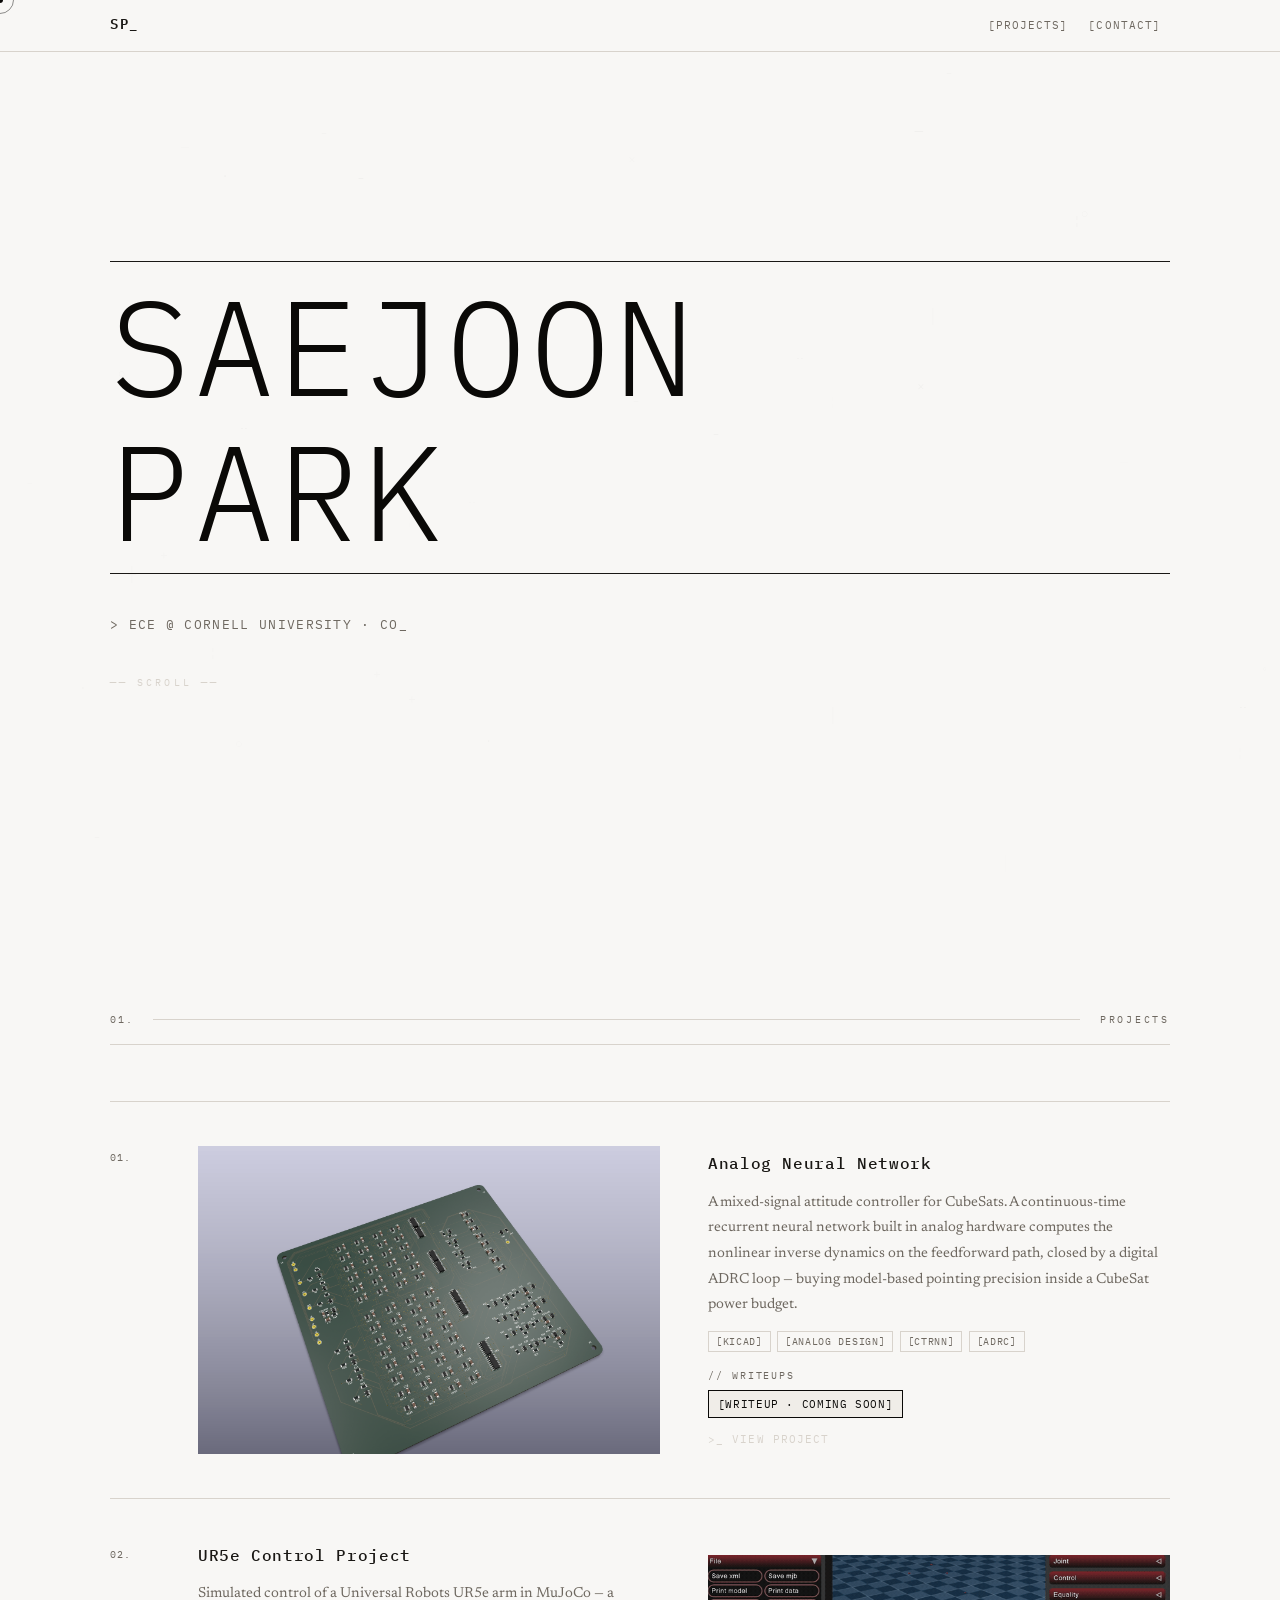
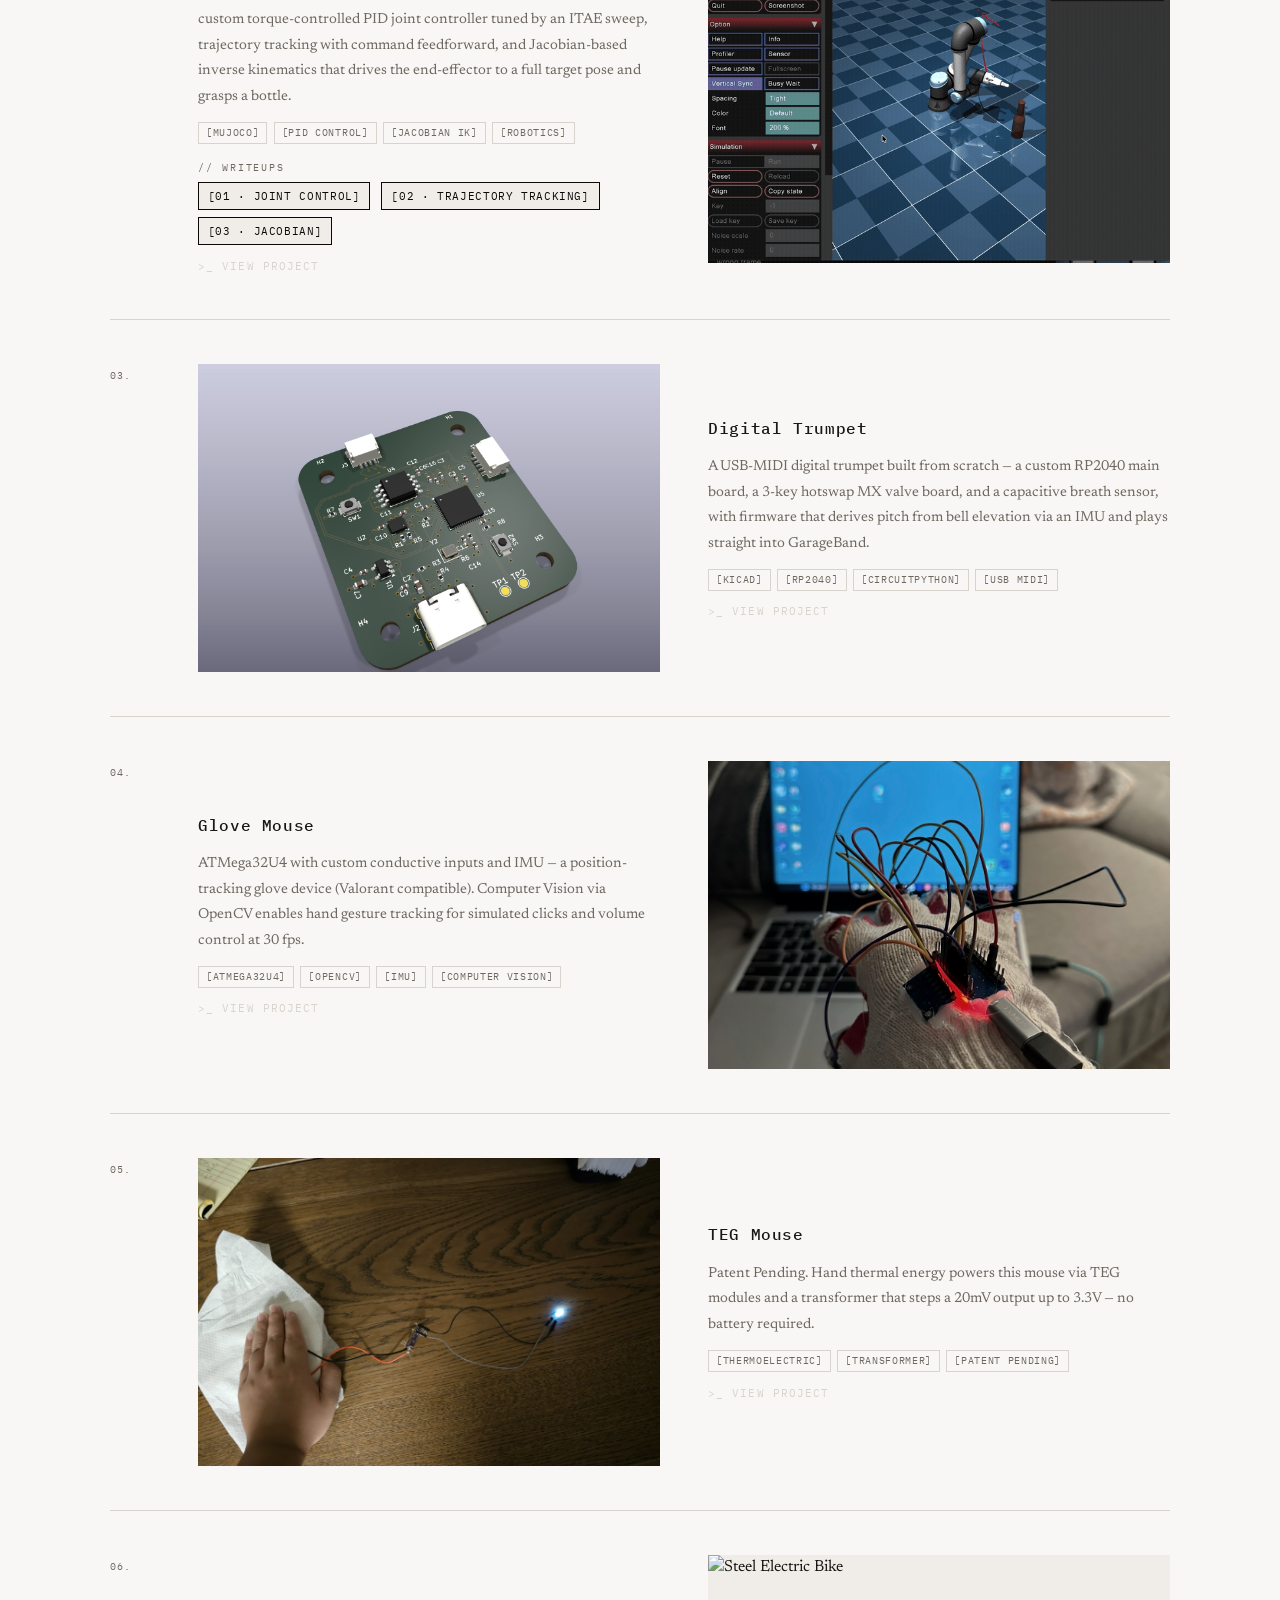
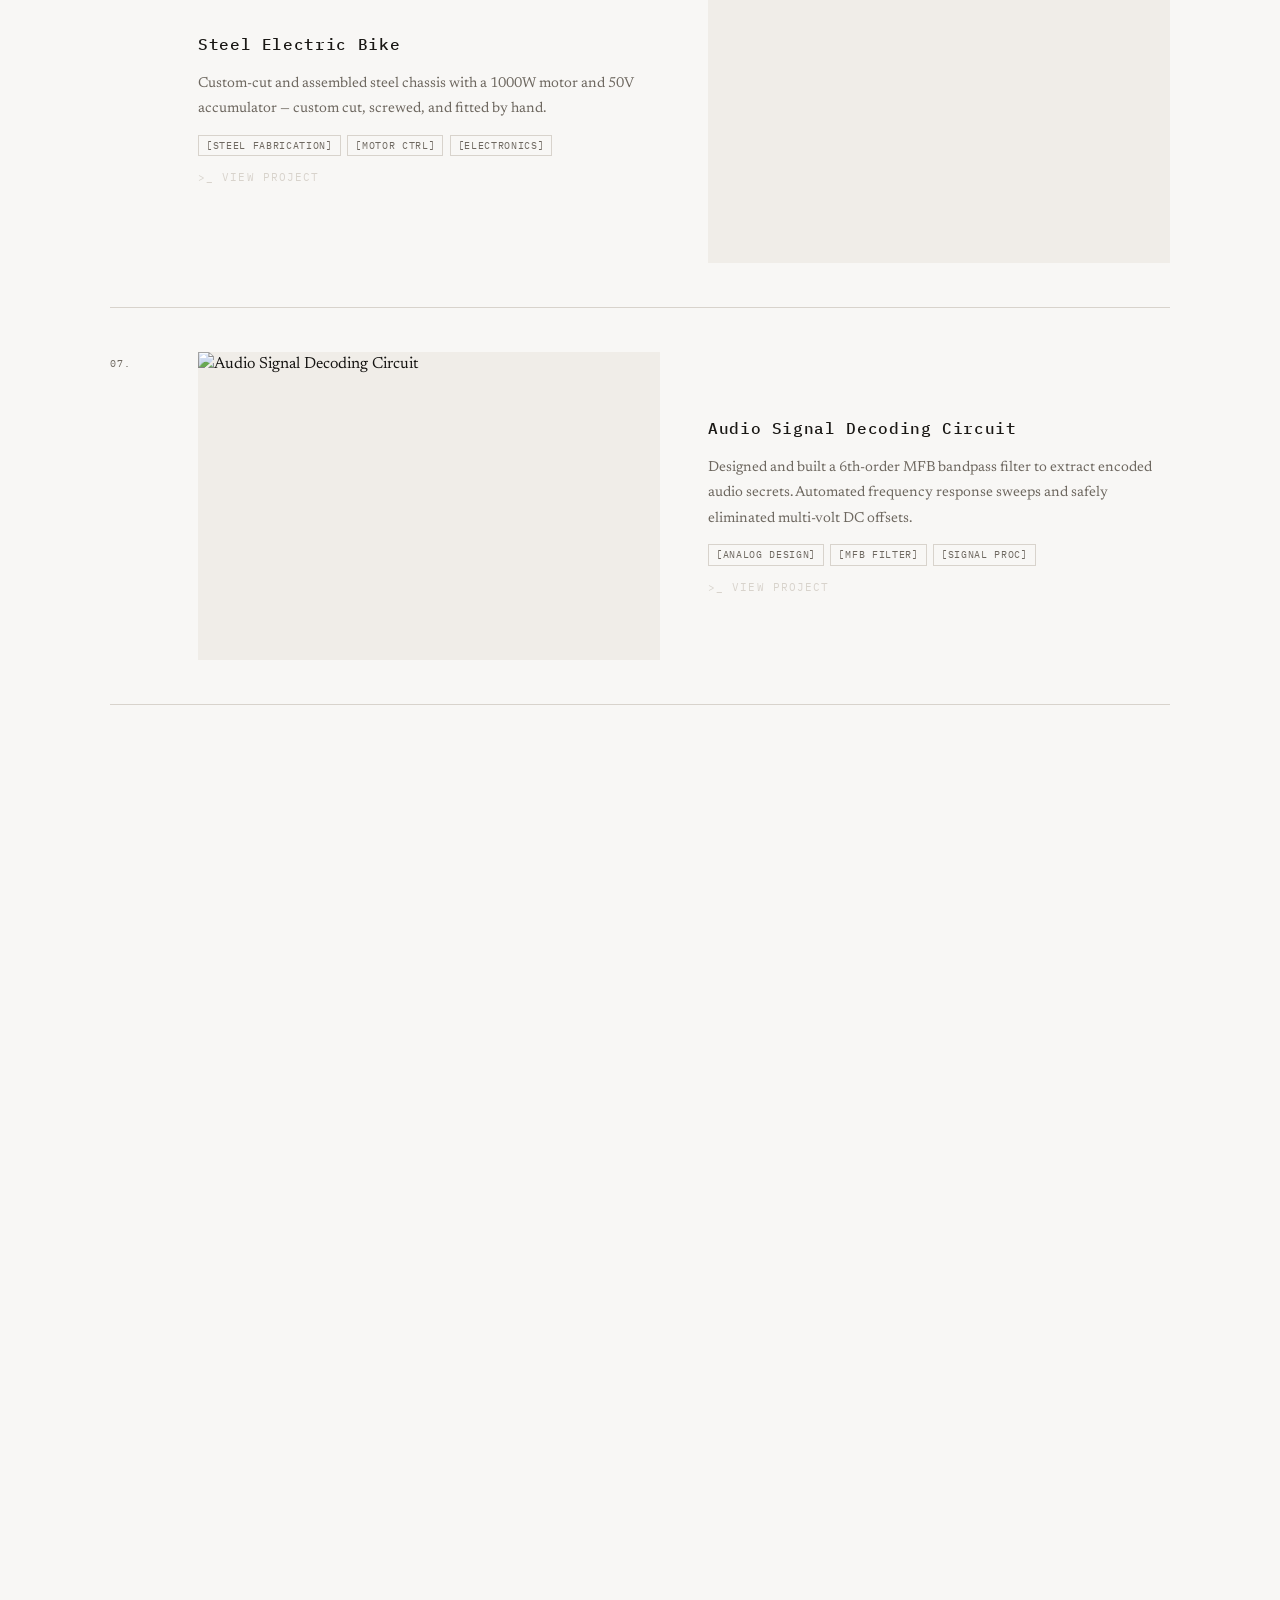
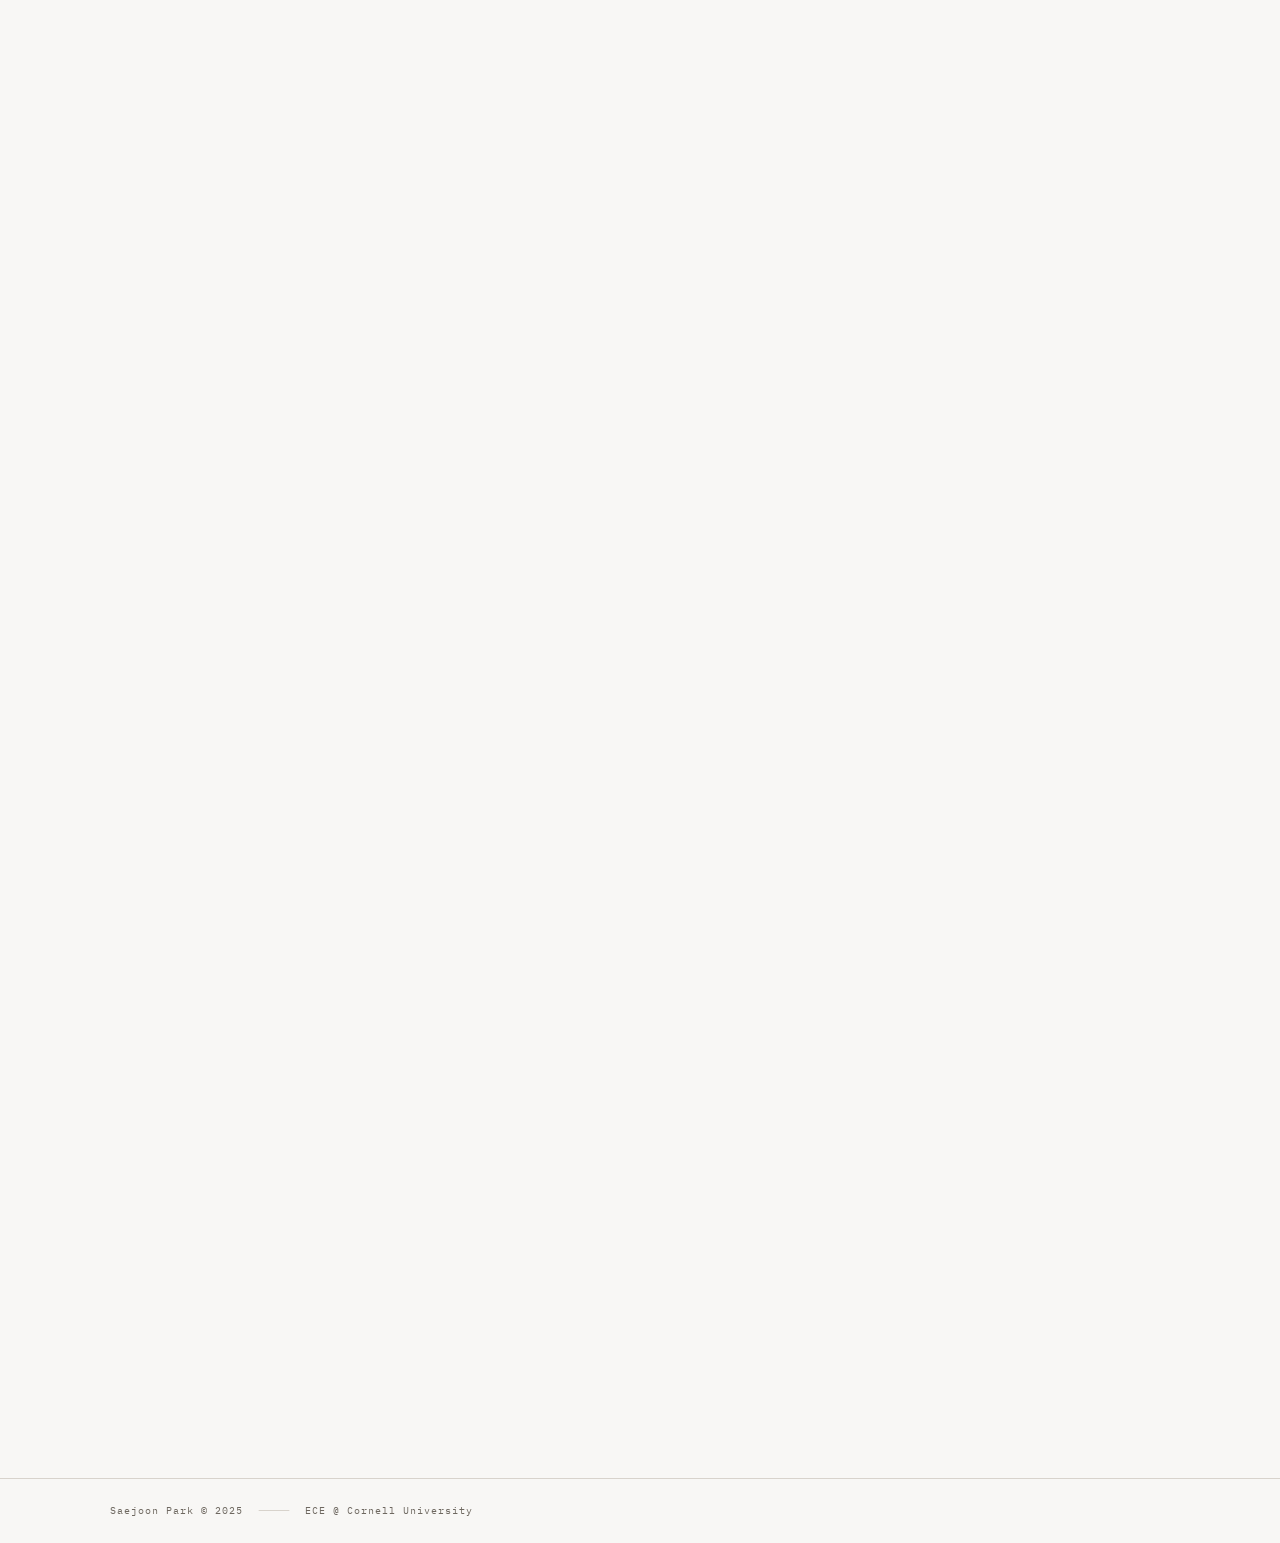
==== commit e0ab56a4: "Updated: mobile optimization" ====
--- a/index.html
+++ b/index.html
@@ -2,7 +2,8 @@
 <html lang="en">
 <head>
     <meta charset="UTF-8">
-    <meta name="viewport" content="width=device-width, initial-scale=1.0">
+    <meta name="viewport" content="width=device-width, initial-scale=1.0, viewport-fit=cover">
+    <meta name="theme-color" content="#F8F7F5">
     <title>SAEJOON PARK — ECE @ Cornell</title>
     <link rel="preconnect" href="https://fonts.googleapis.com">
     <link rel="preconnect" href="https://fonts.gstatic.com" crossorigin>
@@ -311,6 +312,27 @@
 &#x2502;            1b3b1430b/               &#x2502;
 &#x2502;                                     &#x2502;
 &#x2514;&#x2500;&#x2500;&#x2500;&#x2500;&#x2500;&#x2500;&#x2500;&#x2500;&#x2500;&#x2500;&#x2500;&#x2500;&#x2500;&#x2500;&#x2500;&#x2500;&#x2500;&#x2500;&#x2500;&#x2500;&#x2500;&#x2500;&#x2500;&#x2500;&#x2500;&#x2500;&#x2500;&#x2500;&#x2500;&#x2500;&#x2500;&#x2500;&#x2500;&#x2500;&#x2500;&#x2500;&#x2500;&#x2518;</pre>
+
+                        <!-- Narrow-screen equivalent of the box above: the same
+                             fields, but as real tel:/mailto: targets. -->
+                        <ul class="contact-list" aria-label="Contact information">
+                            <li class="contact-row">
+                                <span class="contact-key mono">&gt; EMAIL</span>
+                                <a class="contact-val mono" href="mailto:park.p.saejoon@gmail.com">park.p.saejoon@gmail.com</a>
+                            </li>
+                            <li class="contact-row">
+                                <span class="contact-key mono">&gt; PHONE</span>
+                                <a class="contact-val mono" href="tel:+15713737778">+1 (571) 373-7778</a>
+                            </li>
+                            <li class="contact-row">
+                                <span class="contact-key mono">&gt; LOC</span>
+                                <span class="contact-val mono">Burke, VA</span>
+                            </li>
+                            <li class="contact-row">
+                                <span class="contact-key mono">&gt; LI</span>
+                                <a class="contact-val mono" href="https://linkedin.com/in/saejoon-park-1b3b1430b/" target="_blank" rel="noopener noreferrer">/in/saejoon-park-1b3b1430b/</a>
+                            </li>
+                        </ul>
                     </div>
                     <div class="contact-right reveal">
                         <div class="resume-block">
--- a/style.css
+++ b/style.css
@@ -14,6 +14,9 @@
     --serif:    'Newsreader', Georgia, serif;
     --nav-h:    52px;
     --max-w:    1140px;
+    /* Single gutter for the container, the nav bar and the hero, so the brand
+       mark stays optically aligned with body copy at every breakpoint. */
+    --pad:      2.5rem;
 }
 
 /* ── Reset ── */
@@ -26,6 +29,9 @@
 html {
     scroll-behavior: smooth;
     font-size: 16px;
+    overflow-x: hidden;
+    -webkit-text-size-adjust: 100%;
+    text-size-adjust: 100%;
 }
 
 body {
@@ -39,6 +45,14 @@
     -moz-osx-font-smoothing: grayscale;
 }
 
+/* Scroll lock while a modal or the lightbox owns the screen. `position: fixed`
+   is the only lock iOS Safari respects; script.js restores the scroll offset. */
+body.scroll-locked {
+    position: fixed;
+    width: 100%;
+    overflow: hidden;
+}
+
 ::selection {
     background: var(--accent);
     color: var(--bg);
@@ -47,6 +61,11 @@
 a {
     color: inherit;
     text-decoration: none;
+    -webkit-tap-highlight-color: transparent;
+}
+
+a, button, [role="button"], summary, label, input, select, textarea {
+    touch-action: manipulation;
 }
 
 img {
@@ -106,7 +125,7 @@
 .container {
     max-width: var(--max-w);
     margin: 0 auto;
-    padding: 0 2.5rem;
+    padding: 0 var(--pad);
 }
 
 /* ── Navigation ── */
@@ -128,7 +147,8 @@
     height: 100%;
     max-width: var(--max-w);
     margin: 0 auto;
-    padding: 0 2.5rem;
+    padding: 0 var(--pad);
+    gap: 1rem;
 }
 
 .brand-link {
@@ -165,10 +185,16 @@
 .hamburger {
     display: none;
     flex-direction: column;
+    justify-content: center;
+    align-items: center;
     gap: 5px;
     background: none;
     border: none;
-    padding: 0.25rem;
+    /* 44px square — the minimum comfortable touch target. */
+    width: 44px;
+    height: 44px;
+    margin-right: -0.6rem;
+    flex-shrink: 0;
 }
 
 .hamburger span {
@@ -243,7 +269,10 @@
 
 /* ── HERO ── */
 .hero-section {
+    /* svh, not vh: mobile browsers size vh against the *collapsed* chrome, so a
+       100vh hero is taller than the visible viewport on first paint. */
     min-height: 100vh;
+    min-height: 100svh;
     display: flex;
     align-items: center;
     justify-content: center;
@@ -265,7 +294,7 @@
     z-index: 1;
     width: 100%;
     max-width: var(--max-w);
-    padding: 0 2.5rem;
+    padding: 0 var(--pad);
     display: flex;
     flex-direction: column;
     gap: 2.5rem;
@@ -303,6 +332,7 @@
     color: var(--muted);
     letter-spacing: 0.1em;
     min-height: 1.3em;
+    overflow-wrap: anywhere;
 }
 
 /* Blinking cursor appended after typed text */
@@ -792,6 +822,44 @@
     padding: 0;
 }
 
+/* Touch-friendly twin of .contact-block — swapped in below 600px. */
+.contact-list {
+    display: none;
+    border: 1px solid var(--border);
+    background: var(--surface);
+}
+
+.contact-row {
+    display: flex;
+    flex-direction: column;
+    gap: 0.15rem;
+    padding: 0.7rem 0.95rem;
+    border-bottom: 1px solid var(--border);
+}
+
+.contact-row:last-child { border-bottom: none; }
+
+.contact-key {
+    font-size: 0.58rem;
+    letter-spacing: 0.18em;
+    color: var(--muted);
+}
+
+.contact-val {
+    font-size: 0.78rem;
+    letter-spacing: 0.02em;
+    color: var(--text);
+    overflow-wrap: anywhere;
+}
+
+a.contact-val {
+    color: var(--accent);
+    border-bottom: 1px solid var(--border);
+    align-self: flex-start;
+    /* Keep the tappable line comfortably tall without spacing the rows out. */
+    padding: 0.2rem 0;
+}
+
 .resume-label {
     display: block;
     font-size: 0.62rem;
@@ -854,7 +922,8 @@
 .footer-inner {
     display: flex;
     align-items: center;
-    gap: 1rem;
+    flex-wrap: wrap;
+    gap: 0.35rem 1rem;
 }
 
 .footer-text {
@@ -891,6 +960,7 @@
     border: 1px solid var(--border);
     width: min(740px, 100%);
     max-height: 88vh;
+    max-height: 88dvh;
     display: flex;
     flex-direction: column;
     transform: translateY(22px);
@@ -936,6 +1006,8 @@
 
 .terminal-body {
     overflow-y: auto;
+    -webkit-overflow-scrolling: touch;
+    overscroll-behavior: contain;
     padding: 1.4rem 1.2rem;
     flex: 1;
     scrollbar-width: thin;
@@ -950,11 +1022,16 @@
     display: flex;
     gap: 0.7rem;
     overflow-x: auto;
+    -webkit-overflow-scrolling: touch;
+    overscroll-behavior-x: contain;
+    scroll-snap-type: x proximity;
     margin-bottom: 1.75rem;
     padding-bottom: 0.5rem;
     scrollbar-width: thin;
     scrollbar-color: var(--border) transparent;
 }
+
+.terminal-gallery img { scroll-snap-align: start; }
 
 .terminal-gallery::-webkit-scrollbar { height: 3px; }
 .terminal-gallery::-webkit-scrollbar-track { background: transparent; }
@@ -1051,7 +1128,8 @@
 .doc-link {
     display: flex;
     align-items: baseline;
-    gap: 0.85rem;
+    flex-wrap: wrap;
+    gap: 0.35rem 0.85rem;
     color: var(--accent);
     background: var(--surface);
     border: 1px solid var(--accent);
@@ -1086,125 +1164,6 @@
     color: var(--bg);
 }
 
-/* ── RESPONSIVE ── */
-@media (max-width: 900px) {
-    .about-content {
-        grid-template-columns: 1fr;
-        gap: 2rem;
-    }
-
-    .about-portrait {
-        display: none;
-    }
-
-    .project-box {
-        grid-template-columns: 1fr;
-        gap: 1.5rem;
-    }
-
-    .project-entry:nth-child(even) .project-box {
-        direction: ltr;
-    }
-    .project-entry:nth-child(even) .project-box > * {
-        direction: ltr;
-    }
-
-    .skills-grid {
-        grid-template-columns: 1fr;
-        gap: 2.5rem;
-    }
-
-    .contact-content {
-        grid-template-columns: 1fr;
-        gap: 2.5rem;
-    }
-
-    .hero-name {
-        font-size: clamp(2.5rem, 14vw, 5rem);
-    }
-}
-
-@media (max-width: 768px) {
-    .nav-links {
-        display: none;
-        position: fixed;
-        top: var(--nav-h);
-        left: 0;
-        right: 0;
-        background: var(--bg);
-        border-bottom: 1px solid var(--border);
-        flex-direction: column;
-        gap: 0;
-        padding: 0.5rem 0;
-        z-index: 999;
-    }
-
-    .nav-links.active {
-        display: flex;
-    }
-
-    .nav-link {
-        display: block;
-        padding: 0.75rem 2rem;
-        font-size: 0.75rem;
-    }
-
-    .hamburger {
-        display: flex;
-    }
-
-    .project-entry {
-        grid-template-columns: 1fr;
-        gap: 1rem;
-    }
-
-    .project-index {
-        display: none;
-    }
-
-    .skill-row {
-        grid-template-columns: 8rem 1fr auto;
-        gap: 0.5rem;
-    }
-
-    .section {
-        padding: 4rem 0;
-    }
-
-    .container {
-        padding: 0 1.5rem;
-    }
-}
-
-@media (max-width: 480px) {
-    .container {
-        padding: 0 1.25rem;
-    }
-
-    .hero-name {
-        font-size: clamp(2rem, 16vw, 3.5rem);
-    }
-
-    .skill-row {
-        grid-template-columns: 1fr auto;
-        gap: 0.5rem;
-    }
-
-    .skill-bar {
-        display: none;
-    }
-
-    .contact-block {
-        font-size: 0.66rem;
-        overflow-x: auto;
-        max-width: 100%;
-    }
-
-    .project-image-portrait {
-        max-height: 220px;
-    }
-}
-
 /* ── LIGHTBOX ── */
 .lightbox {
     position: fixed;
@@ -1228,13 +1187,16 @@
     justify-content: center;
     max-width: 90vw;
     max-height: 85vh;
+    max-height: 85dvh;
     pointer-events: none;
 }
 
 .lb-img {
     max-width: 90vw;
     max-height: 85vh;
+    max-height: 85dvh;
     object-fit: contain;
+    touch-action: pan-y;
     display: block;
     pointer-events: auto;
     transition: opacity 0.12s;
@@ -1270,8 +1232,8 @@
 
 .lb-bar {
     position: absolute;
-    top: 1.25rem;
-    right: 1.5rem;
+    top: calc(1.25rem + env(safe-area-inset-top, 0px));
+    right: calc(1.5rem + env(safe-area-inset-right, 0px));
     display: flex;
     align-items: center;
     gap: 1rem;
@@ -1318,6 +1280,243 @@
     transform: scale(1.02);
 }
 
+/* ── RESPONSIVE ── */
+@media (max-width: 900px) {
+    .about-content {
+        grid-template-columns: 1fr;
+        gap: 2rem;
+    }
+
+    .about-portrait {
+        display: none;
+    }
+
+    .project-box {
+        grid-template-columns: 1fr;
+        gap: 1.5rem;
+    }
+
+    .project-entry:nth-child(even) .project-box {
+        direction: ltr;
+    }
+    .project-entry:nth-child(even) .project-box > * {
+        direction: ltr;
+    }
+
+    .skills-grid {
+        grid-template-columns: 1fr;
+        gap: 2.5rem;
+    }
+
+    .contact-content {
+        grid-template-columns: 1fr;
+        gap: 2.5rem;
+    }
+
+    .hero-name {
+        font-size: clamp(2.5rem, 14vw, 5rem);
+    }
+}
+
+@media (max-width: 768px) {
+    /* max() keeps the gutter clear of the notch when a phone is held sideways. */
+    :root {
+        --pad: max(1.5rem, env(safe-area-inset-left, 0px), env(safe-area-inset-right, 0px));
+    }
+
+    .nav-links {
+        display: none;
+        position: fixed;
+        top: var(--nav-h);
+        left: 0;
+        right: 0;
+        background: var(--bg);
+        border-bottom: 1px solid var(--border);
+        flex-direction: column;
+        /* Base .nav-links centres its items; stretch them so the whole row —
+           not just the glyphs — is a tap target. */
+        align-items: stretch;
+        gap: 0;
+        padding: 0.5rem 0 max(0.5rem, env(safe-area-inset-bottom, 0px));
+        max-height: calc(100dvh - var(--nav-h));
+        overflow-y: auto;
+        z-index: 999;
+    }
+
+    .nav-links.active {
+        display: flex;
+    }
+
+    .nav-links li { width: 100%; }
+
+    .nav-link {
+        display: block;
+        padding: 0.95rem var(--pad);
+        font-size: 0.78rem;
+    }
+
+    .hamburger {
+        display: flex;
+    }
+
+    .project-entry {
+        grid-template-columns: 1fr;
+        gap: 1rem;
+        padding: 2.25rem 0;
+    }
+
+    .project-index {
+        display: none;
+    }
+
+    .skill-row {
+        grid-template-columns: 8rem 1fr auto;
+        gap: 0.5rem;
+    }
+
+    .section {
+        padding: 4rem 0;
+    }
+
+    .section-header {
+        margin-bottom: 2.5rem;
+    }
+
+    /* The modal becomes a bottom sheet — full width, thumb-reachable close. */
+    .project-modal {
+        padding: 0;
+        align-items: flex-end;
+    }
+
+    .modal-terminal {
+        width: 100%;
+        max-height: 92vh;
+        max-height: 92dvh;
+        border-left: none;
+        border-right: none;
+        border-bottom: none;
+    }
+
+    .terminal-body {
+        padding: 1.2rem var(--pad) max(1.2rem, env(safe-area-inset-bottom, 0px));
+    }
+
+    .terminal-titlebar {
+        padding: 0.6rem var(--pad);
+    }
+
+    .terminal-title {
+        font-size: 0.66rem;
+        overflow: hidden;
+        text-overflow: ellipsis;
+        white-space: nowrap;
+    }
+
+    .terminal-close {
+        font-size: 0.75rem;
+        padding: 0.5rem 0.7rem;
+        flex-shrink: 0;
+        margin-left: 0.6rem;
+    }
+
+    .terminal-gallery img {
+        height: 130px;
+    }
+
+    /* Lightbox arrows move off the image and down into thumb range. */
+    .lb-btn {
+        top: auto;
+        bottom: calc(1.1rem + env(safe-area-inset-bottom, 0px));
+        transform: none;
+        font-size: 1rem;
+        padding: 0.8rem 1.3rem;
+    }
+
+    .lb-prev { left: 1.1rem; }
+    .lb-next { right: 1.1rem; }
+
+    .lb-close {
+        font-size: 0.8rem;
+        padding: 0.5rem 0.75rem;
+    }
+
+    .lb-inner,
+    .lb-img {
+        max-width: 96vw;
+        max-height: 72dvh;
+    }
+
+    .modal-video-short {
+        max-width: 100%;
+    }
+}
+
+/* Short landscape phones: a full-height hero leaves no room for anything else. */
+@media (max-height: 500px) and (orientation: landscape) {
+    .hero-section {
+        min-height: auto;
+        padding-top: calc(var(--nav-h) + 2.5rem);
+        padding-bottom: 2.5rem;
+    }
+
+    .hero-container { gap: 1.25rem; }
+}
+
+@media (max-width: 600px) {
+    /* Swap the fixed-width ASCII card for the tappable list. */
+    .contact-block { display: none; }
+    .contact-list  { display: block; }
+}
+
+@media (max-width: 480px) {
+    :root {
+        --pad: max(1.25rem, env(safe-area-inset-left, 0px), env(safe-area-inset-right, 0px));
+    }
+
+    .hero-name {
+        font-size: clamp(2rem, 16vw, 3.5rem);
+    }
+
+    .hero-container { gap: 1.75rem; }
+
+    .hero-subtitle {
+        font-size: 0.72rem;
+        letter-spacing: 0.06em;
+    }
+
+    .skill-row {
+        grid-template-columns: 1fr auto;
+        gap: 0.5rem;
+    }
+
+    .skill-bar {
+        display: none;
+    }
+
+    .project-image-portrait {
+        max-height: 220px;
+    }
+
+    .project-title { font-size: 0.95rem; }
+    .project-desc  { font-size: 0.88rem; }
+
+    /* Full-width doc buttons are far easier to hit than inline chips. */
+    .project-docs {
+        gap: 0.4rem;
+    }
+
+    .project-doc-link {
+        width: 100%;
+        padding: 0.6rem 0.7rem;
+    }
+
+    .section-header {
+        gap: 0.8rem;
+    }
+
+    .footer-sep { display: none; }
+}
+
 /* ── Accessibility: reduced motion ── */
 @media (prefers-reduced-motion: reduce) {
     .reveal {
@@ -1343,3 +1542,95 @@
         transition: none;
     }
 }
+
+/* ── Touch devices ──
+   There is no pointer to replace, so give the OS cursor back (matters on
+   hybrid laptops/tablets) and drop the follower dot entirely. Everything
+   below `hover: none` also un-hides affordances that only exist on :hover —
+   without this, CTAs and image borders are invisible on a phone. */
+@media (hover: none), (pointer: coarse) {
+    #cursor-follower { display: none; }
+
+    body,
+    button,
+    .project-entry,
+    .project-doc-link,
+    .doc-link,
+    .terminal-close,
+    .terminal-gallery img,
+    .video-frame-wrap,
+    .lb-btn,
+    .lb-close,
+    .doc-body figure img,
+    .doc-placeholder-link {
+        cursor: auto;
+    }
+
+    a, button, [role="button"], .project-entry, .terminal-gallery img {
+        cursor: pointer;
+    }
+}
+
+@media (hover: none) {
+    /* Calls to action read as disabled at --border with no hover to reveal them. */
+    .project-cta,
+    .hero-scroll {
+        color: var(--muted);
+    }
+
+    /* Static image treatment: no hover to un-grayscale or draw the rules. */
+    .project-image-wrap img,
+    .video-facade img {
+        filter: none;
+    }
+
+    .project-image-wrap::before,
+    .project-image-wrap::after {
+        transform: scaleX(1);
+        background: var(--border);
+    }
+
+    .project-entry:hover {
+        background: none;
+    }
+
+    /* Tap feedback in place of hover feedback. */
+    .project-entry:active {
+        background: var(--surface);
+    }
+
+    .project-doc-link:active,
+    .doc-link:active,
+    .resume-btn:active,
+    .doc-placeholder-link:active {
+        color: var(--bg);
+        background: var(--accent);
+        border-color: var(--accent);
+    }
+
+    /* Tooltips keyed to :hover can never be dismissed by touch. */
+    .term-hover::before {
+        display: none;
+    }
+
+    /* Small text links sit well under the ~44px minimum touch target. Grow the
+       hit area with a transparent overlay rather than padding, so none of the
+       typography or spacing shifts. Only used where links stand alone — not in
+       the link rows, where overlapping areas would steal each other's taps. */
+    .brand-link,
+    .hero-scroll,
+    .linkedin-link,
+    a.contact-val,
+    .project-cta {
+        position: relative;
+    }
+
+    .brand-link::after,
+    .hero-scroll::after,
+    .linkedin-link::after,
+    a.contact-val::after {
+        content: '';
+        position: absolute;
+        inset: -12px -10px;
+    }
+}
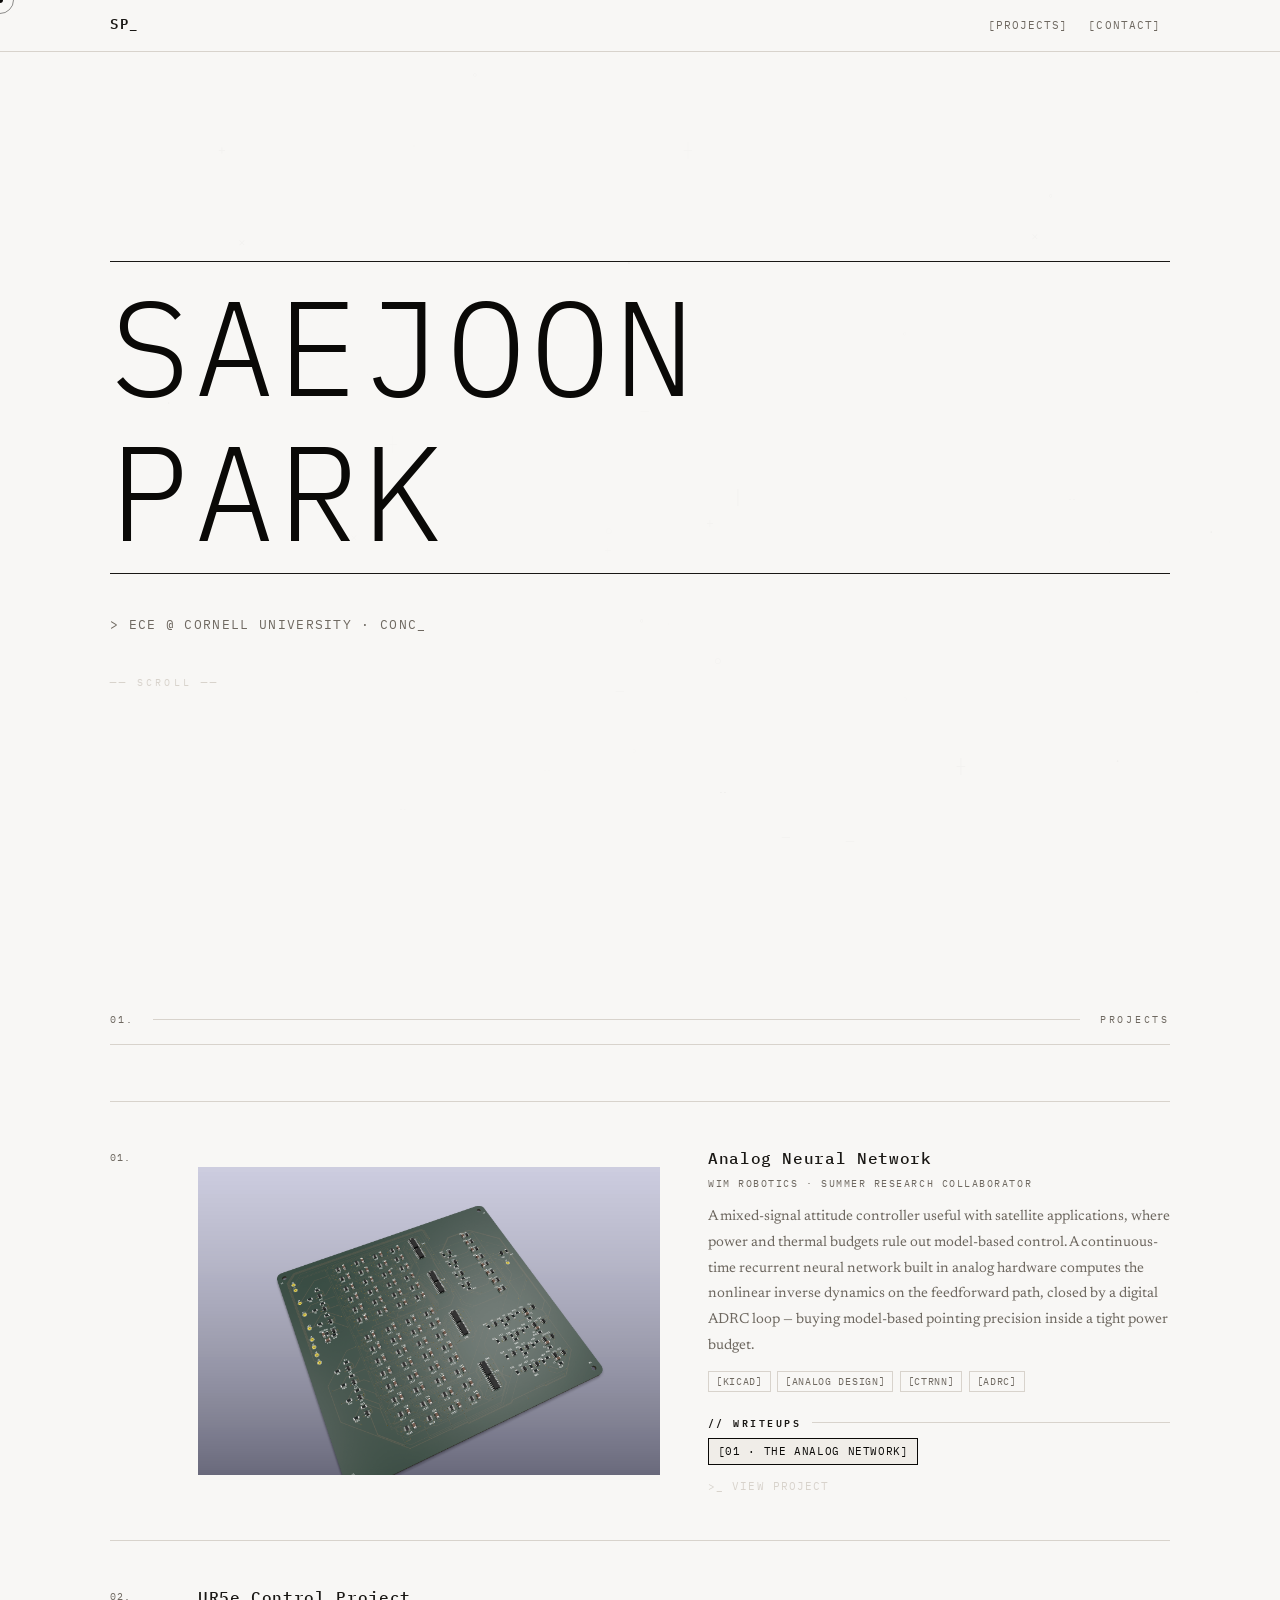
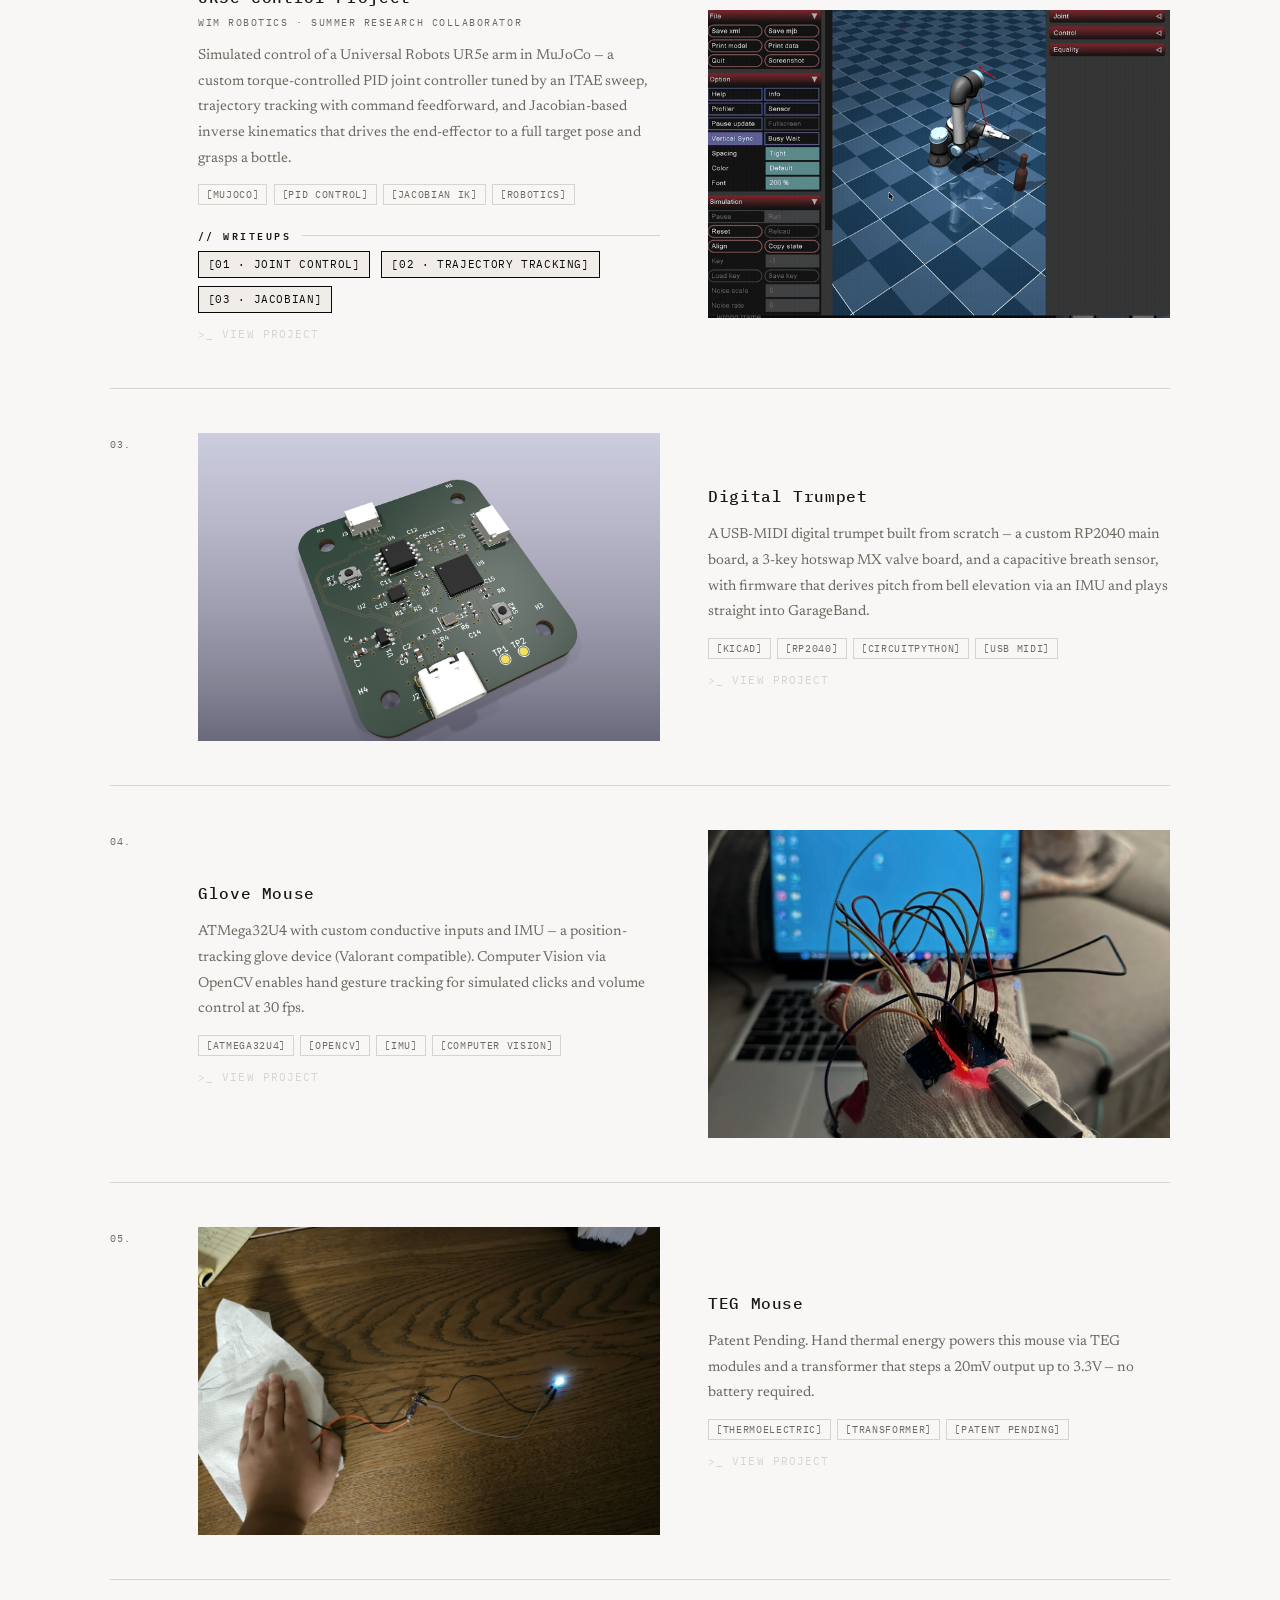
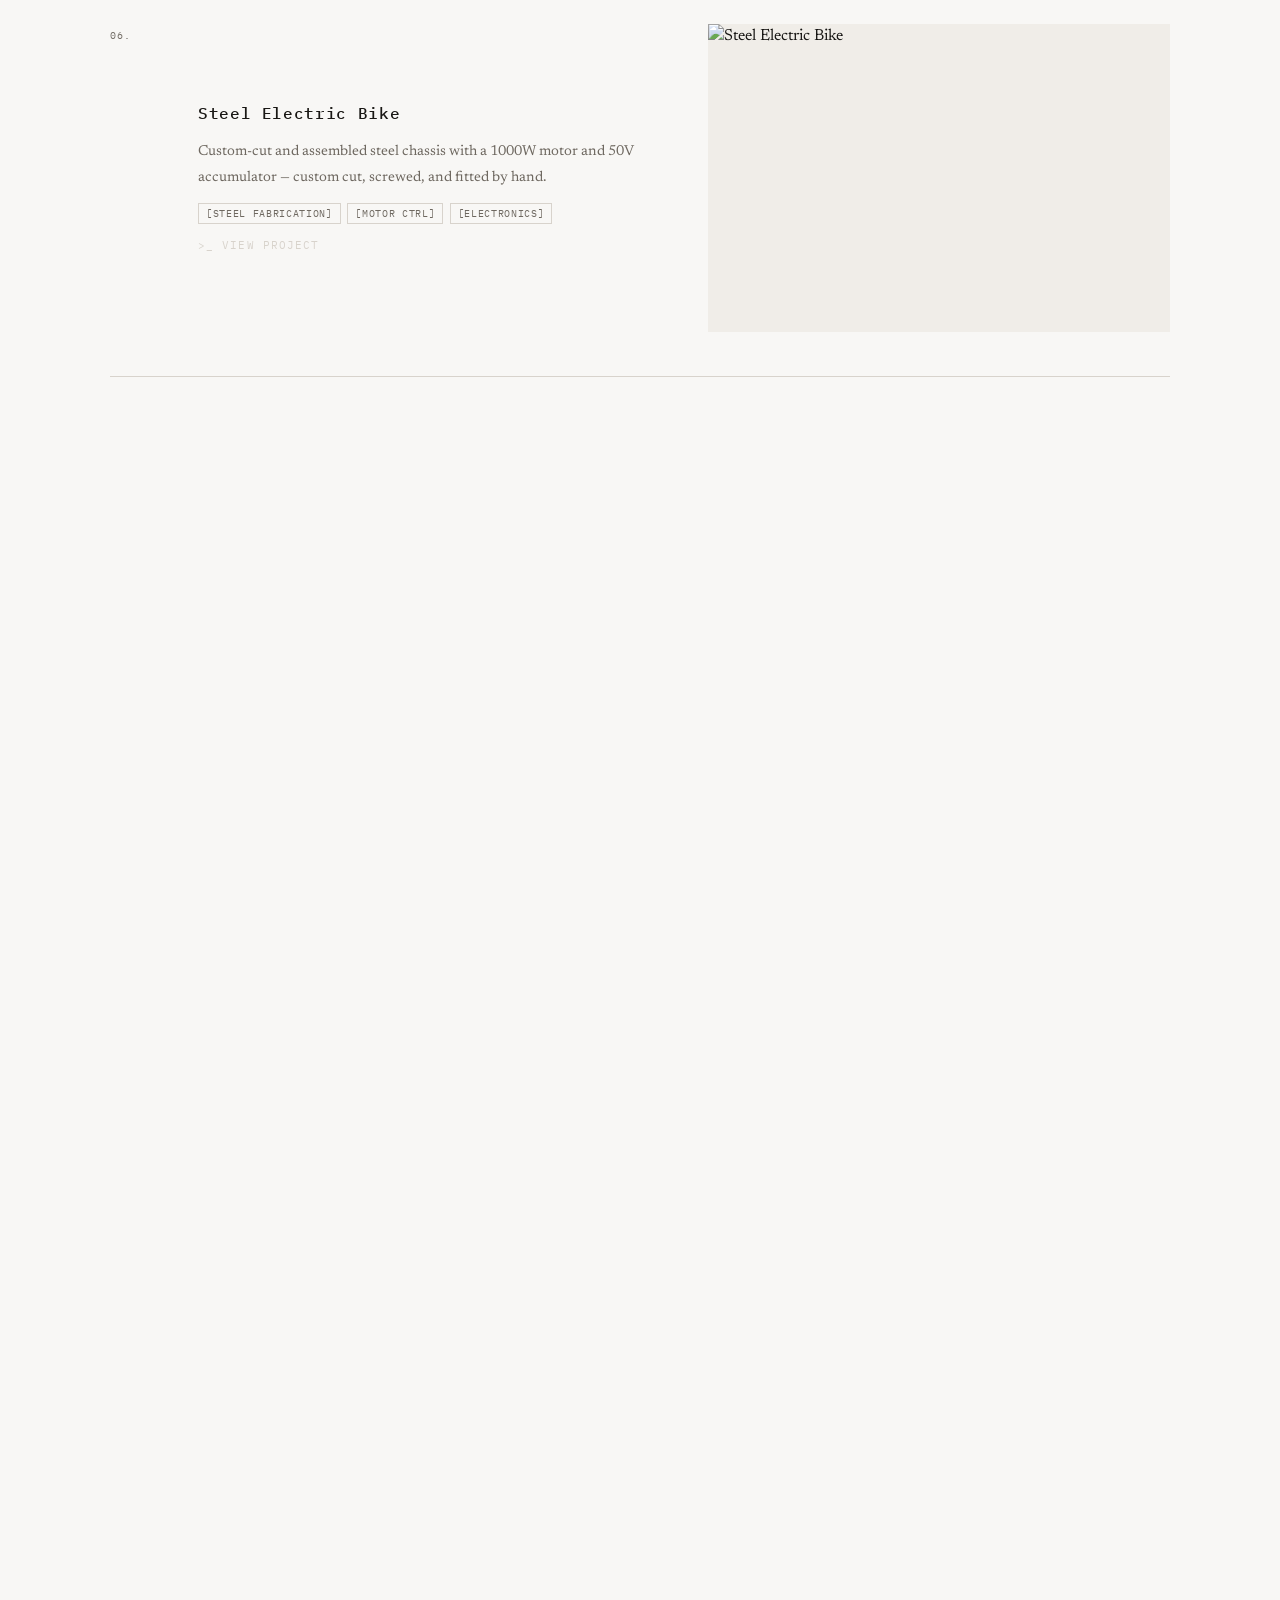
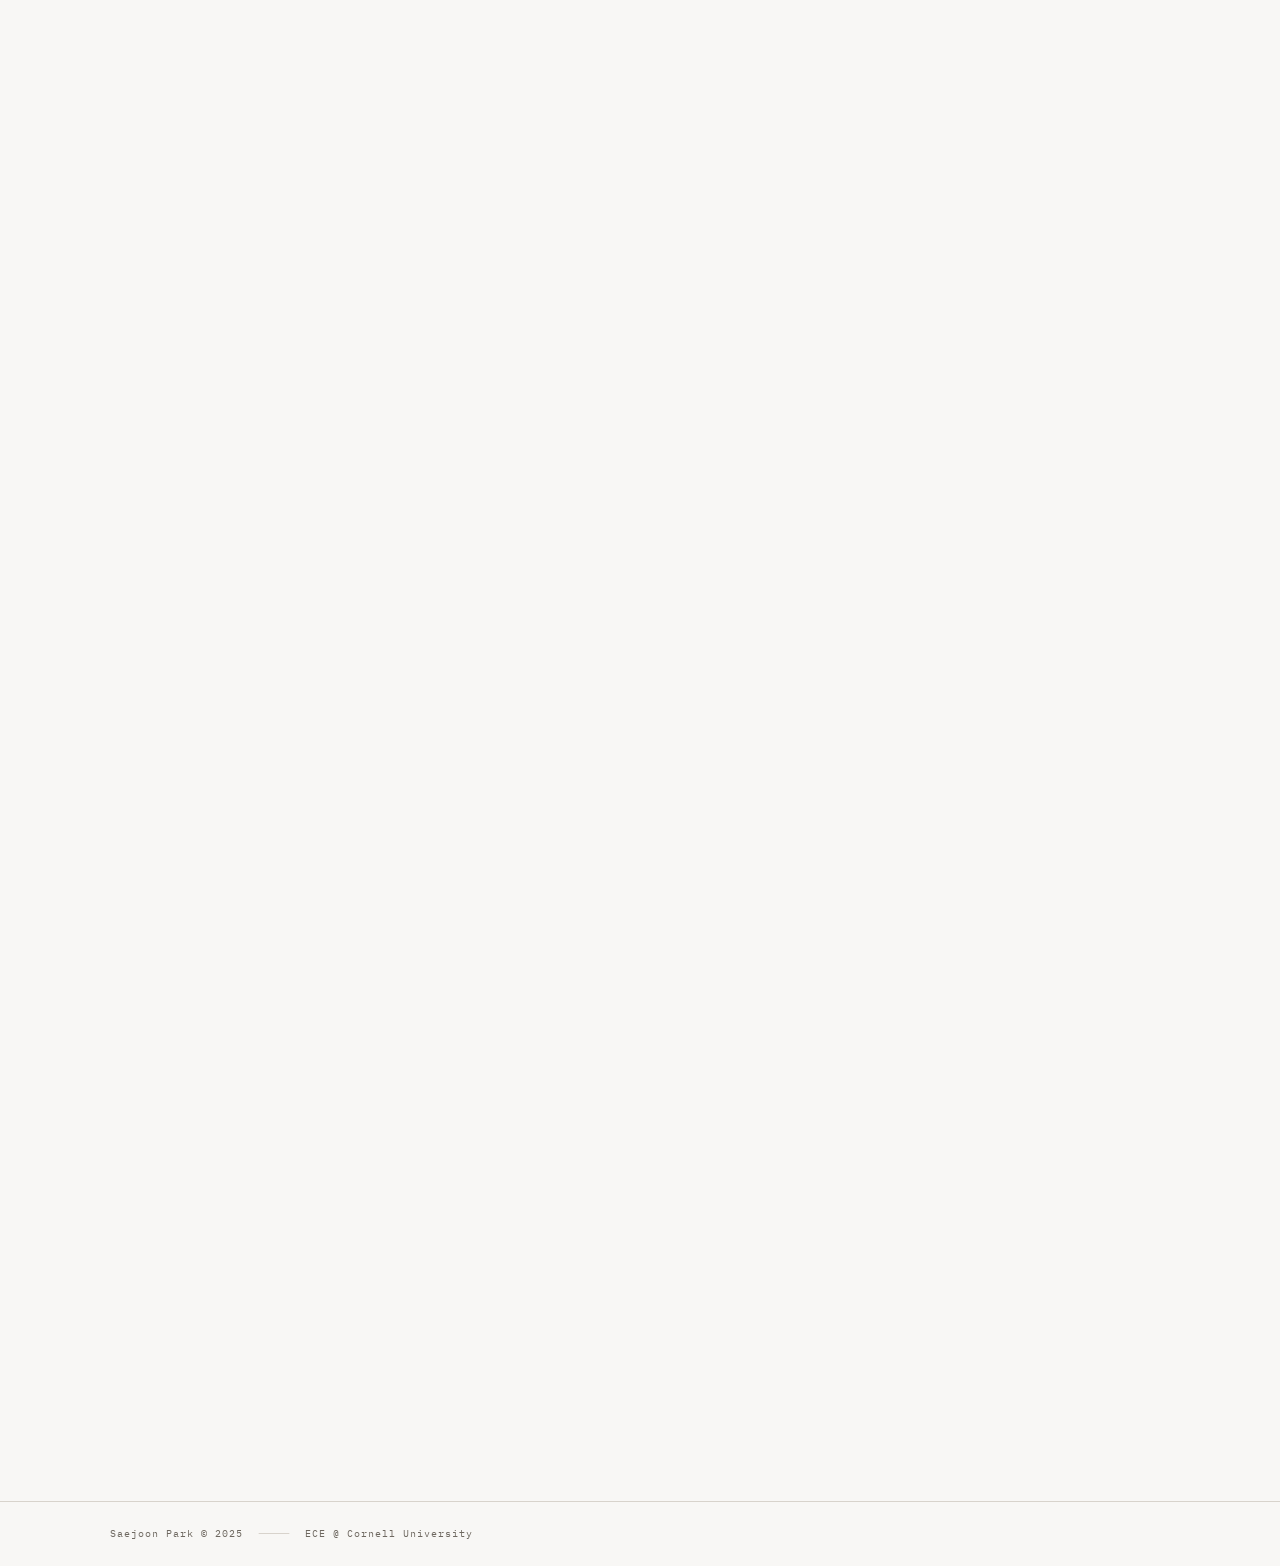
==== commit 757371e0: "Updated: analog_NN" ====
--- a/index.html
+++ b/index.html
@@ -64,7 +64,8 @@
                             </div>
                             <div class="project-info">
                                 <h3 class="project-title mono">Analog Neural Network</h3>
-                                <p class="project-desc newsreader">A mixed-signal attitude controller for CubeSats. A continuous-time recurrent neural network built in analog hardware computes the nonlinear inverse dynamics on the feedforward path, closed by a digital ADRC loop &mdash; buying model-based pointing precision inside a CubeSat power budget.</p>
+                                <span class="project-affil mono">WIM ROBOTICS &middot; SUMMER RESEARCH COLLABORATOR</span>
+                                <p class="project-desc newsreader">A mixed-signal attitude controller useful with satellite applications, where power and thermal budgets rule out model-based control. A continuous-time recurrent neural network built in analog hardware computes the nonlinear inverse dynamics on the feedforward path, closed by a digital ADRC loop &mdash; buying model-based pointing precision inside a tight power budget.</p>
                                 <div class="project-tags">
                                     <span class="tag mono">[KICAD]</span>
                                     <span class="tag mono">[ANALOG DESIGN]</span>
@@ -73,7 +74,7 @@
                                 </div>
                                 <div class="project-docs">
                                     <span class="project-docs-label mono">// WRITEUPS</span>
-                                    <a href="analog-nn-writeup.html" class="project-doc-link mono" onclick="event.stopPropagation()">[WRITEUP &middot; COMING SOON]</a>
+                                    <a href="analog-nn-writeup.html" class="project-doc-link mono" onclick="event.stopPropagation()">[01 &middot; THE ANALOG NETWORK]</a>
                                 </div>
                                 <span class="project-cta mono">&gt;_ VIEW PROJECT</span>
                             </div>
@@ -88,6 +89,7 @@
                             </div>
                             <div class="project-info">
                                 <h3 class="project-title mono">UR5e Control Project</h3>
+                                <span class="project-affil mono">WIM ROBOTICS &middot; SUMMER RESEARCH COLLABORATOR</span>
                                 <p class="project-desc newsreader">Simulated control of a Universal Robots UR5e arm in MuJoCo &mdash; a custom torque-controlled PID joint controller tuned by an ITAE sweep, trajectory tracking with command feedforward, and Jacobian-based inverse kinematics that drives the end-effector to a full target pose and grasps a bottle.</p>
                                 <div class="project-tags">
                                     <span class="tag mono">[MUJOCO]</span>
@@ -308,8 +310,6 @@
 &#x2502;                                     &#x2502;
 &#x2502;  &gt; LOC     Burke, VA                 &#x2502;
 &#x2502;                                     &#x2502;
-&#x2502;  &gt; LI      /in/saejoon-park-         &#x2502;
-&#x2502;            1b3b1430b/               &#x2502;
 &#x2502;                                     &#x2502;
 &#x2514;&#x2500;&#x2500;&#x2500;&#x2500;&#x2500;&#x2500;&#x2500;&#x2500;&#x2500;&#x2500;&#x2500;&#x2500;&#x2500;&#x2500;&#x2500;&#x2500;&#x2500;&#x2500;&#x2500;&#x2500;&#x2500;&#x2500;&#x2500;&#x2500;&#x2500;&#x2500;&#x2500;&#x2500;&#x2500;&#x2500;&#x2500;&#x2500;&#x2500;&#x2500;&#x2500;&#x2500;&#x2500;&#x2518;</pre>
 
--- a/style.css
+++ b/style.css
@@ -693,6 +693,16 @@
     transition: color 0.2s;
 }
 
+/* Where a project came out of a role, the affiliation sits tight under the
+   title rather than taking the card's full 0.8rem stack gap. */
+.project-affil {
+    display: block;
+    margin-top: -0.5rem;
+    font-size: 0.6rem;
+    letter-spacing: 0.16em;
+    color: var(--muted);
+}
+
 .project-entry:hover .project-title {
     color: var(--accent);
 }
@@ -736,10 +746,29 @@
 }
 
 .project-docs-label {
-    font-size: 0.6rem;
-    letter-spacing: 0.2em;
-    color: var(--muted);
+    display: flex;
+    align-items: center;
+    gap: 0.7rem;
     width: 100%;
+    margin-top: 0.35rem;
+    font-size: 0.64rem;
+    font-weight: 600;
+    letter-spacing: 0.24em;
+    color: var(--text);
+}
+
+/* A hairline carries the label the rest of the way across the card, so the
+   writeup links read as their own block rather than trailing off the tags. */
+.project-docs-label::after {
+    content: "";
+    flex: 1;
+    height: 1px;
+    background: var(--border);
+    transition: background 0.22s;
+}
+
+.project-entry:hover .project-docs-label::after {
+    background: var(--text);
 }
 
 .project-doc-link {
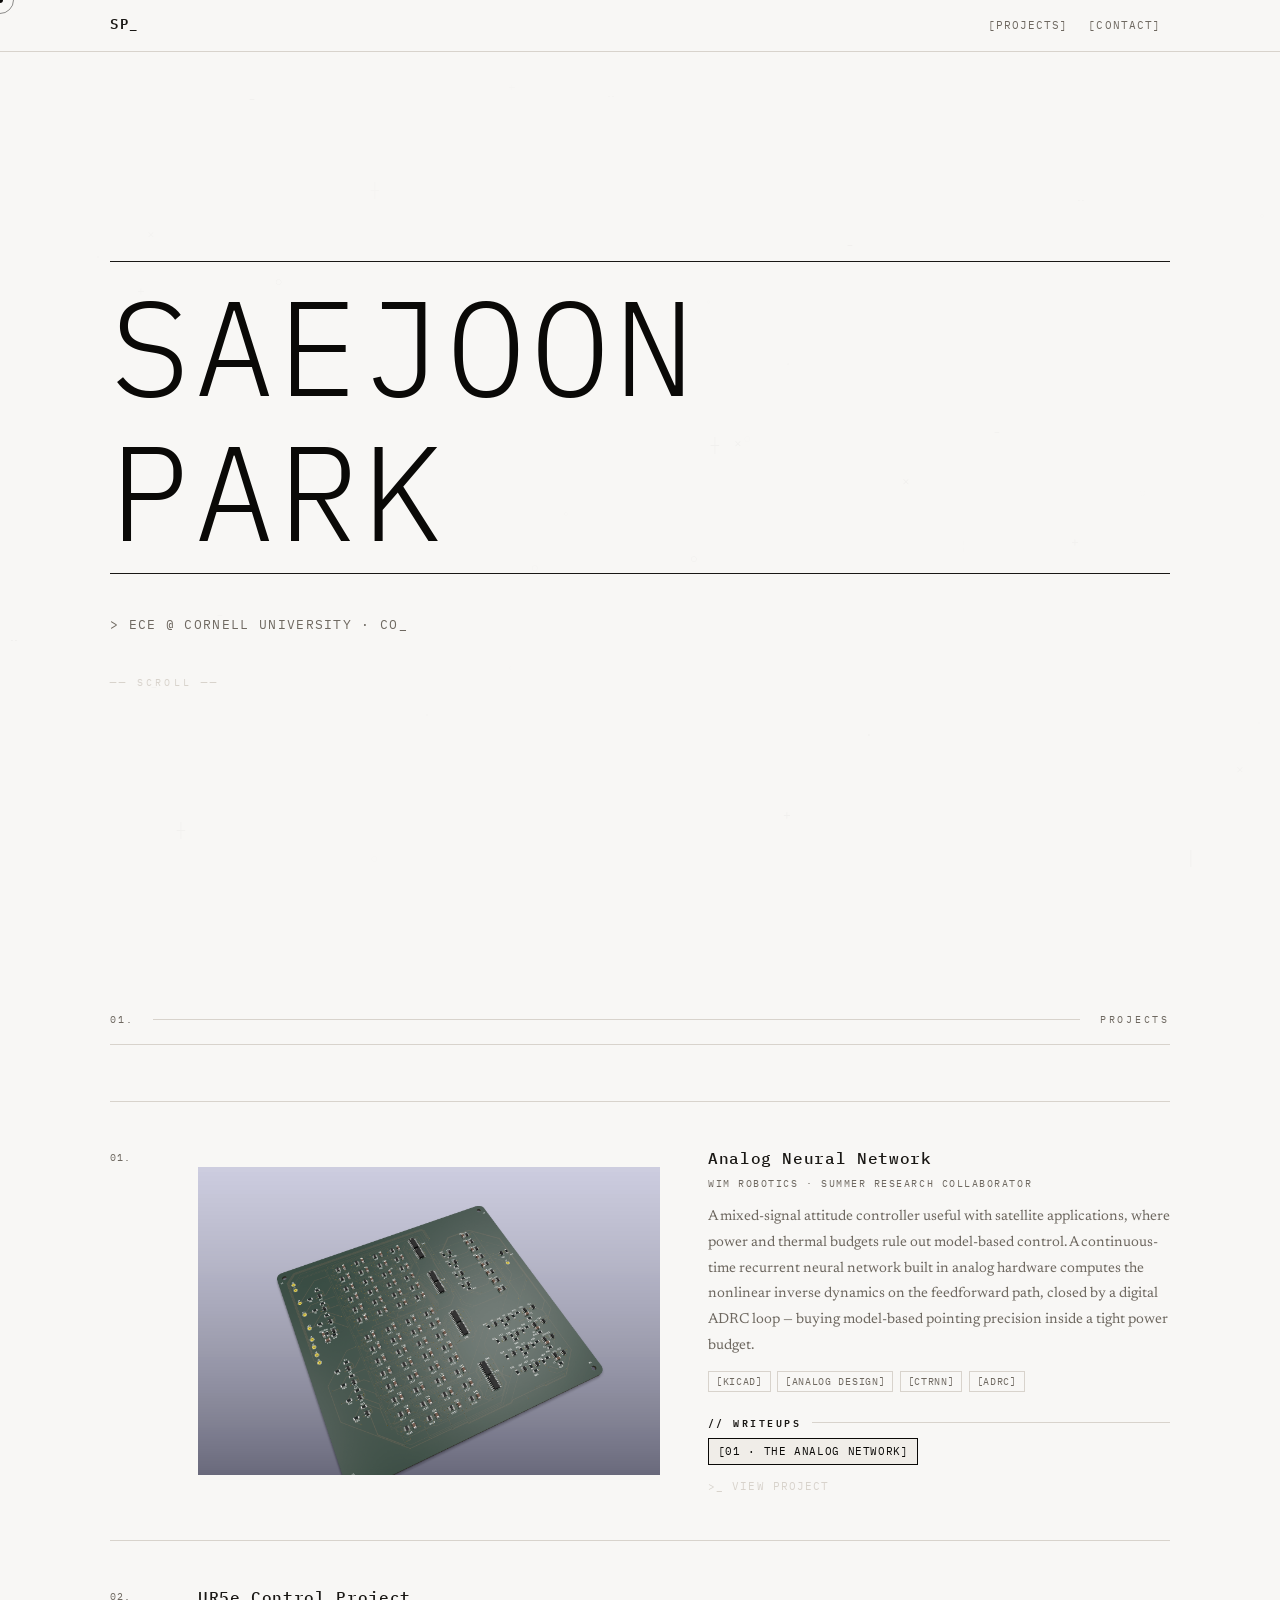
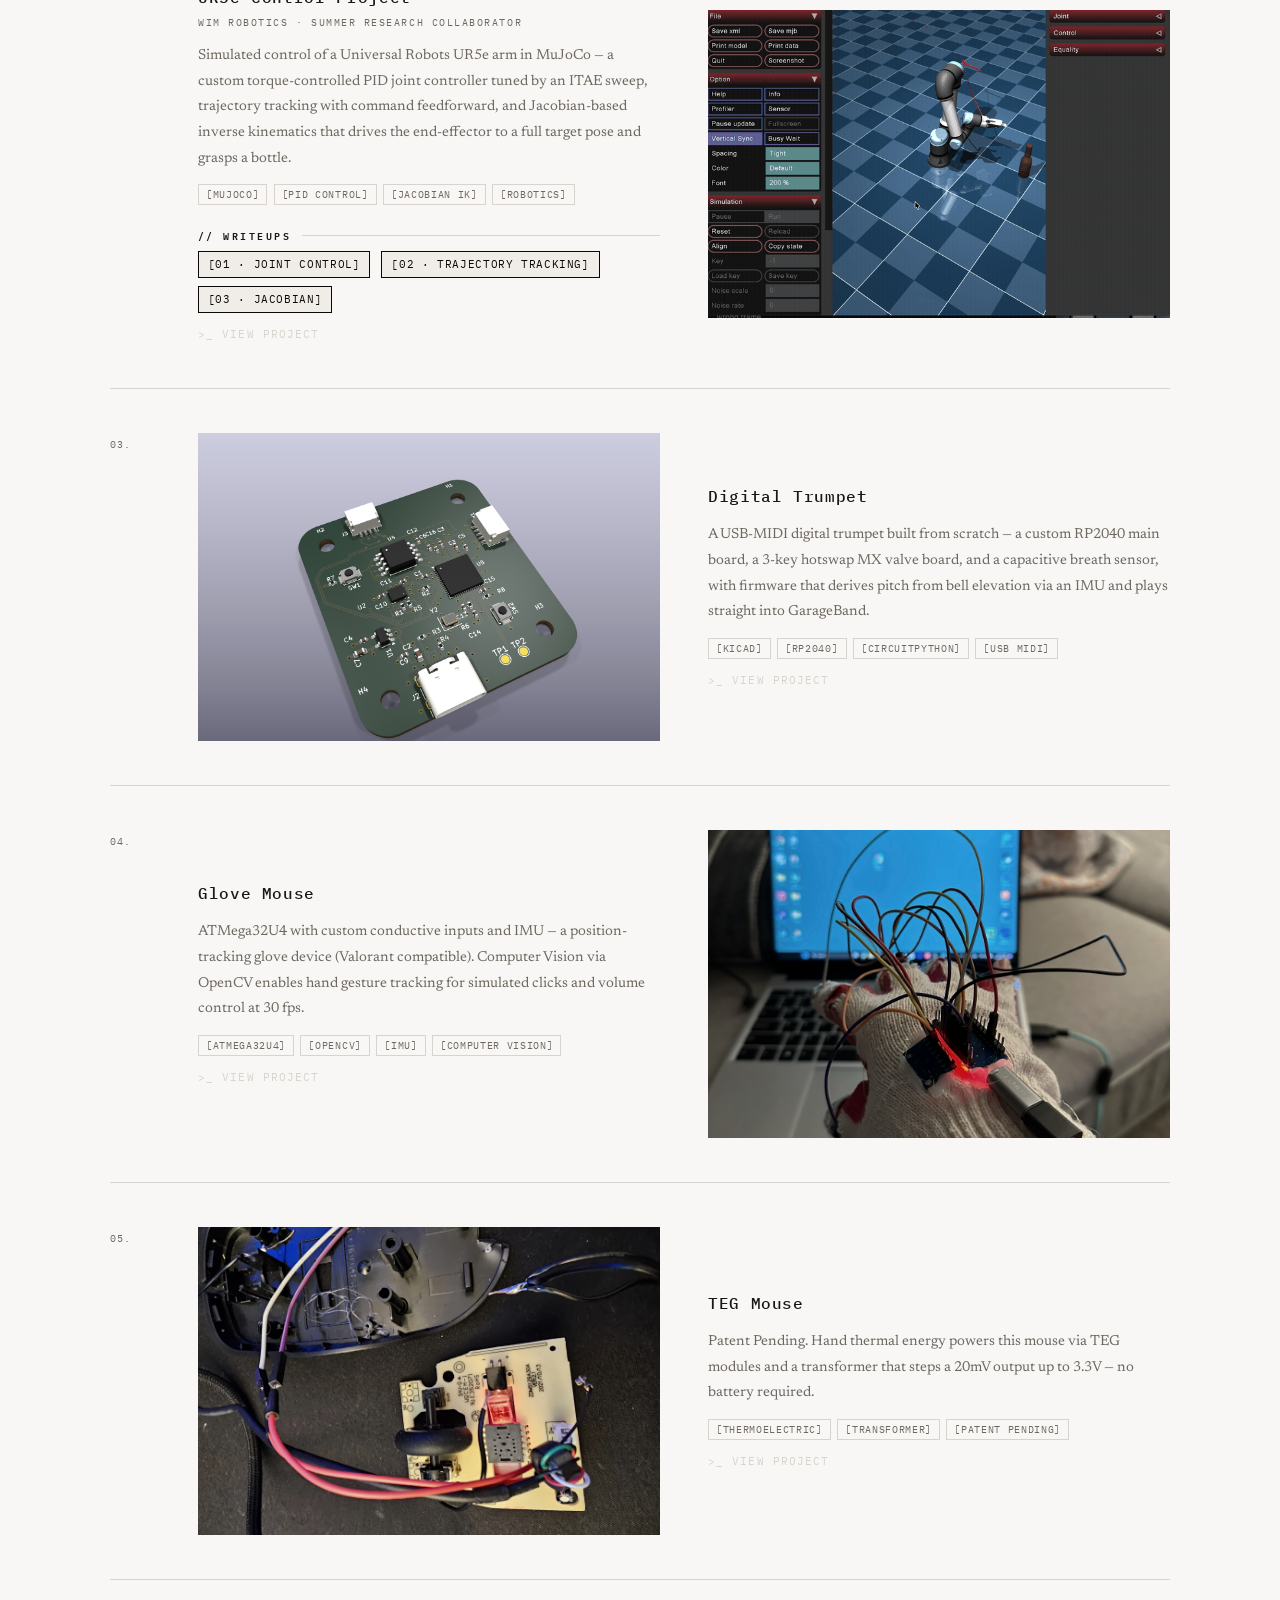
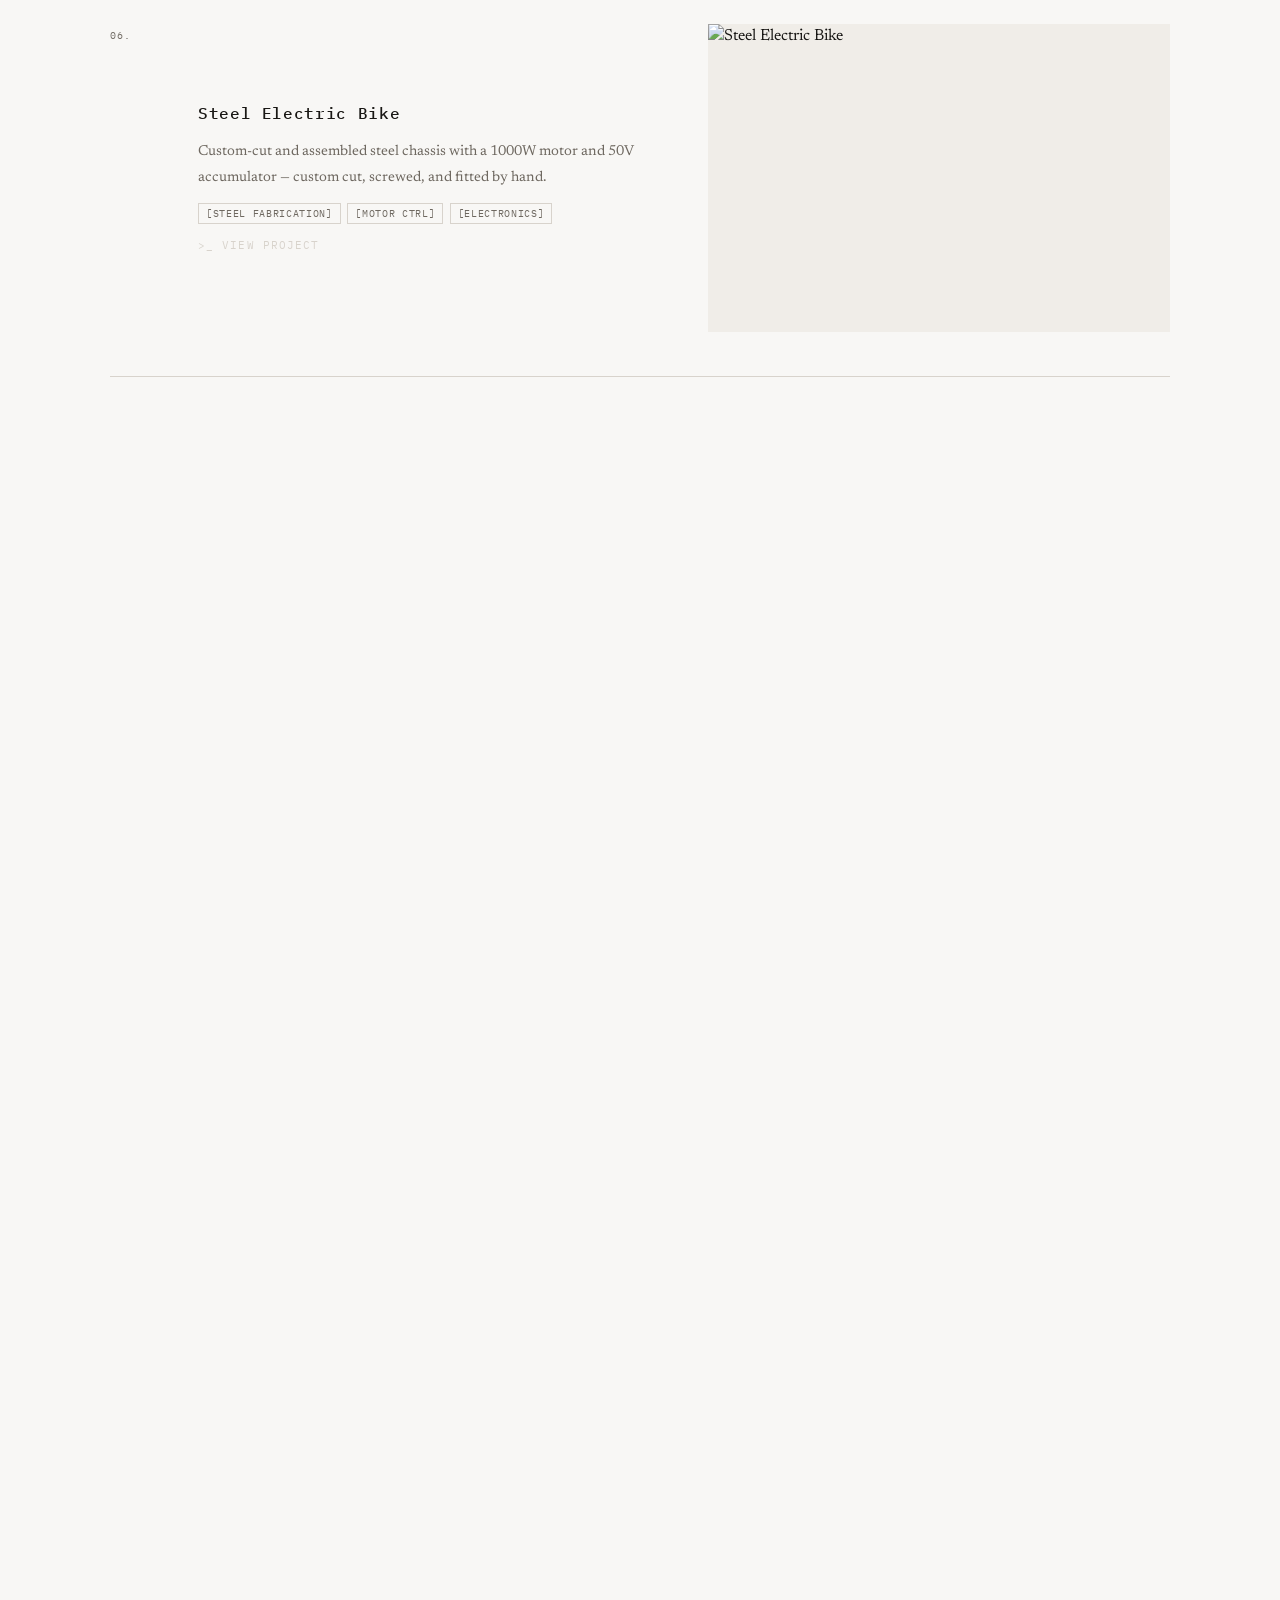
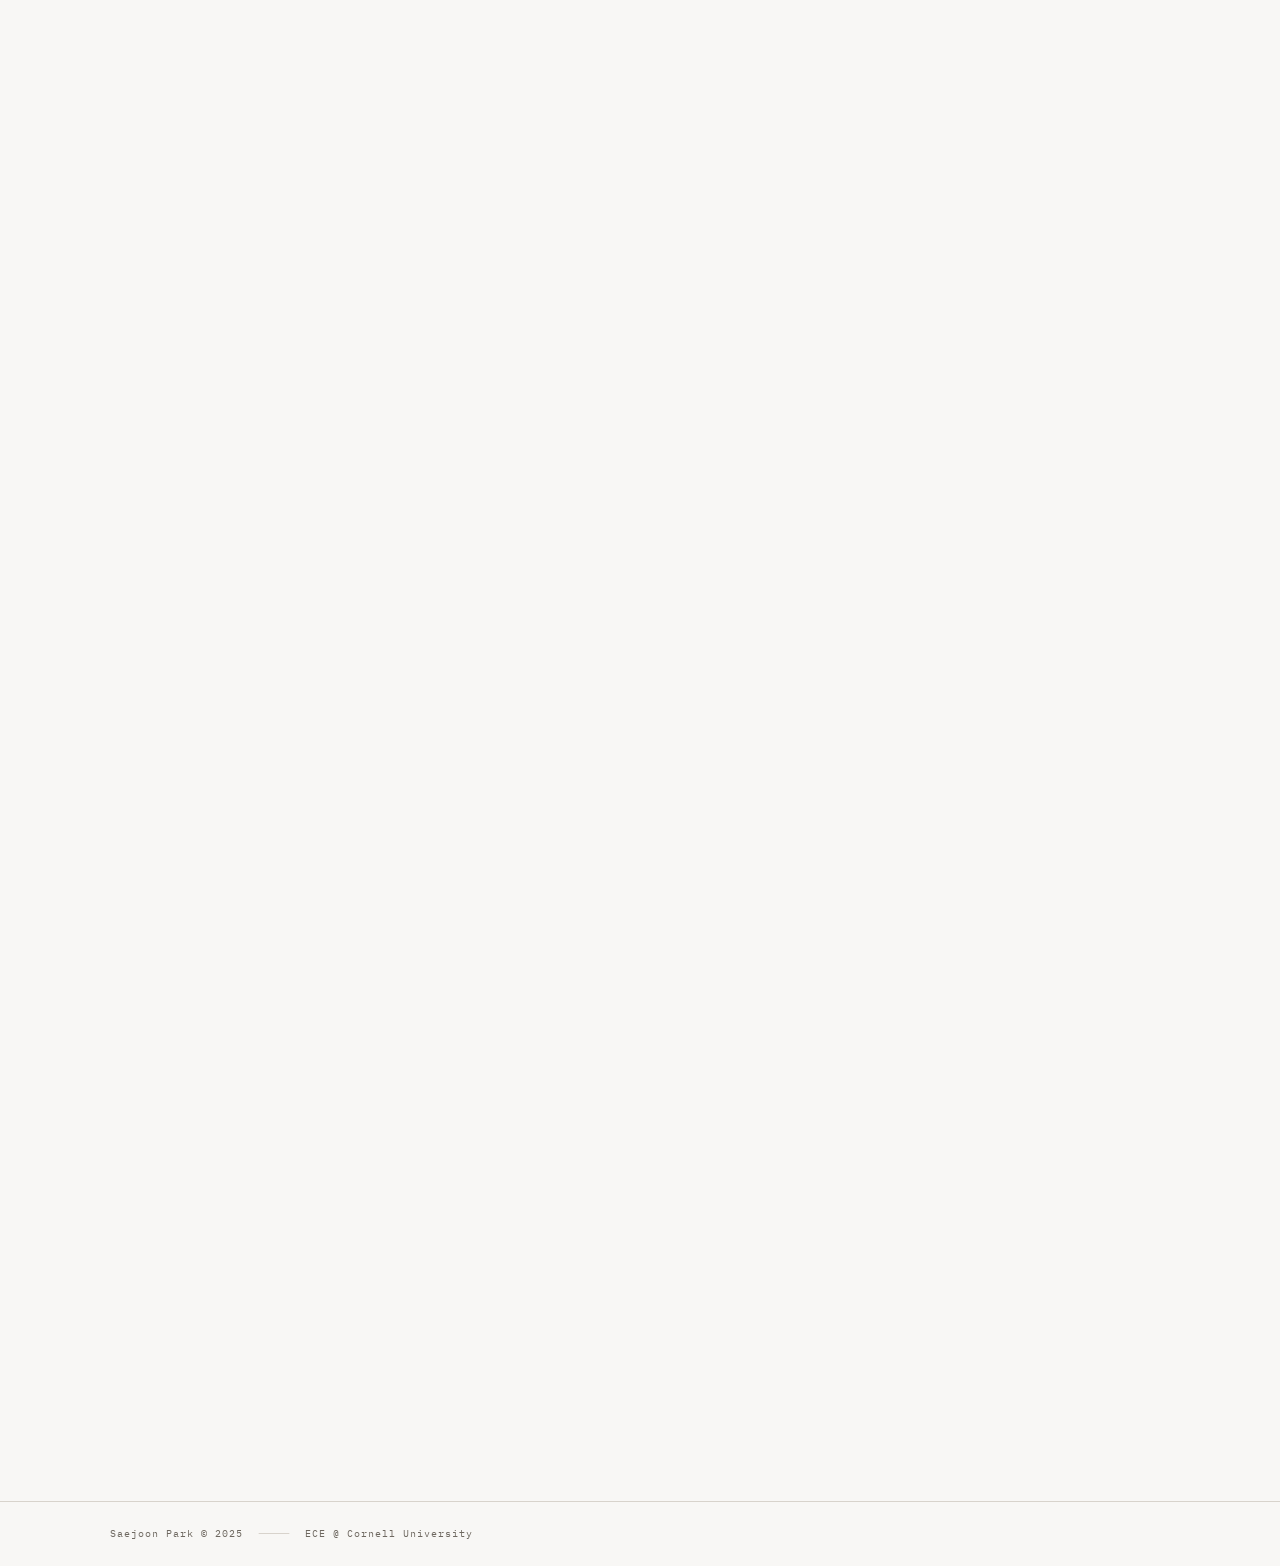
==== commit 3ec98abe: "Updated: photo positions" ====
--- a/index.html
+++ b/index.html
@@ -152,7 +152,7 @@
                         <div class="project-index mono">05.</div>
                         <div class="project-box">
                             <div class="project-image-wrap">
-                                <img src="websiteImages/TEGMouse/1000029237.JPG" alt="TEG Mouse" loading="lazy">
+                                <img src="websiteImages/TEGMouse/1000029353.JPG" alt="TEG Mouse" loading="lazy">
                             </div>
                             <div class="project-info">
                                 <h3 class="project-title mono">TEG Mouse</h3>
@@ -171,7 +171,7 @@
                         <div class="project-index mono">06.</div>
                         <div class="project-box">
                             <div class="project-image-wrap">
-                                <img src="websiteImages/eBike/IMG_2883.png" alt="Steel Electric Bike" loading="lazy">
+                                <img src="websiteImages/eBike/IMG_2917.png" alt="Steel Electric Bike" loading="lazy">
                             </div>
                             <div class="project-info">
                                 <h3 class="project-title mono">Steel Electric Bike</h3>
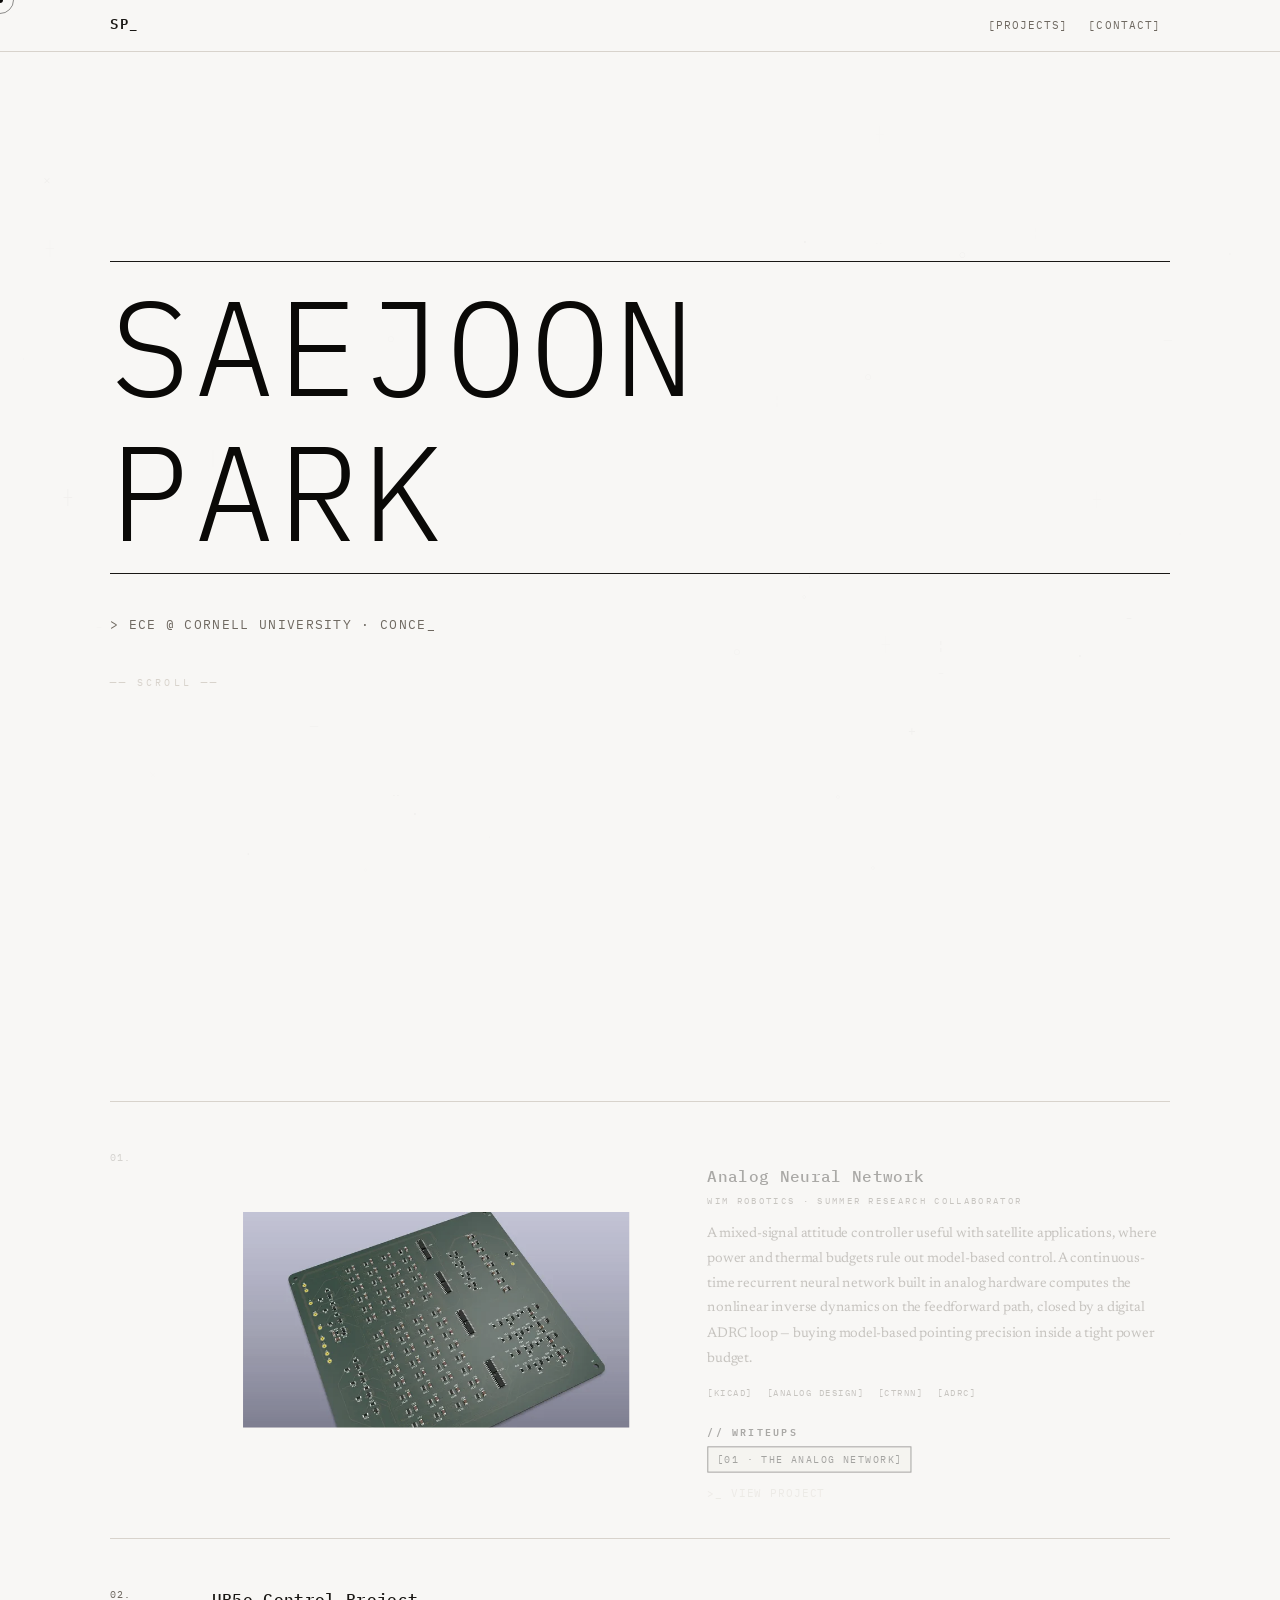
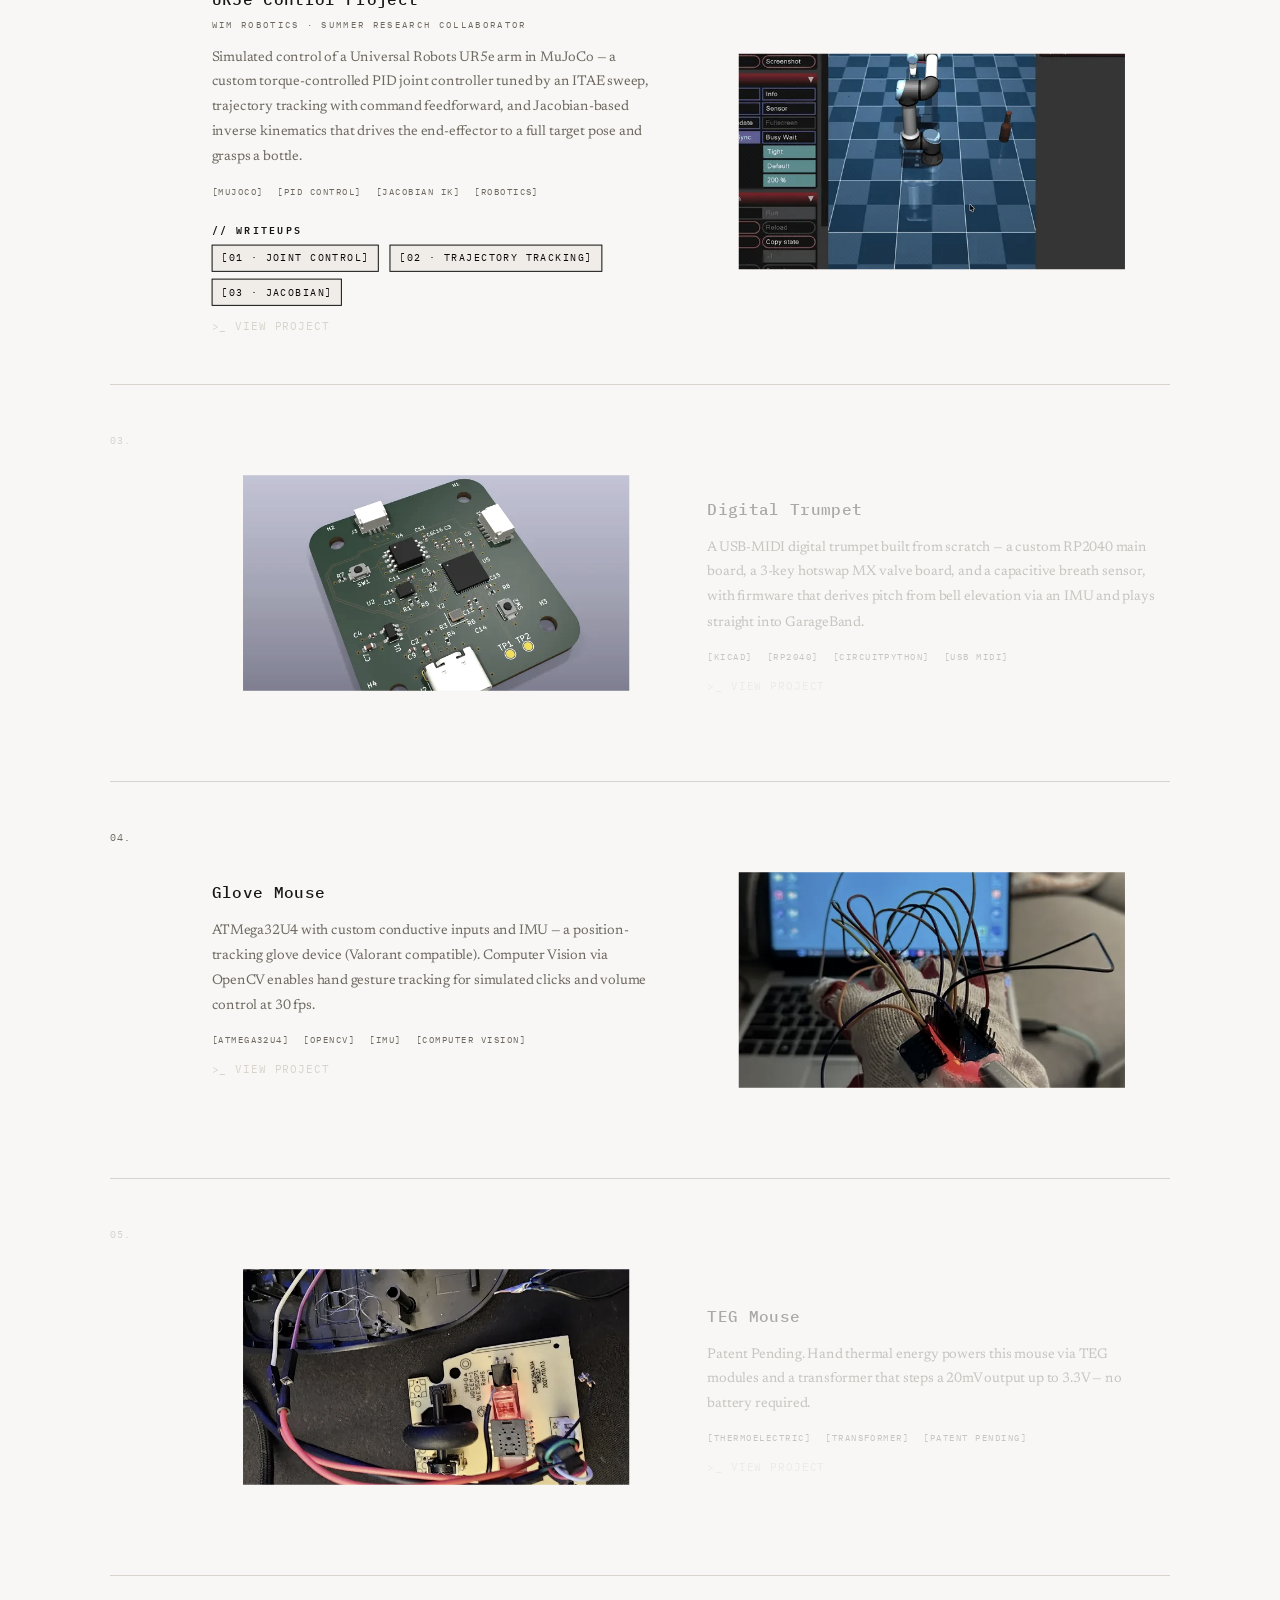
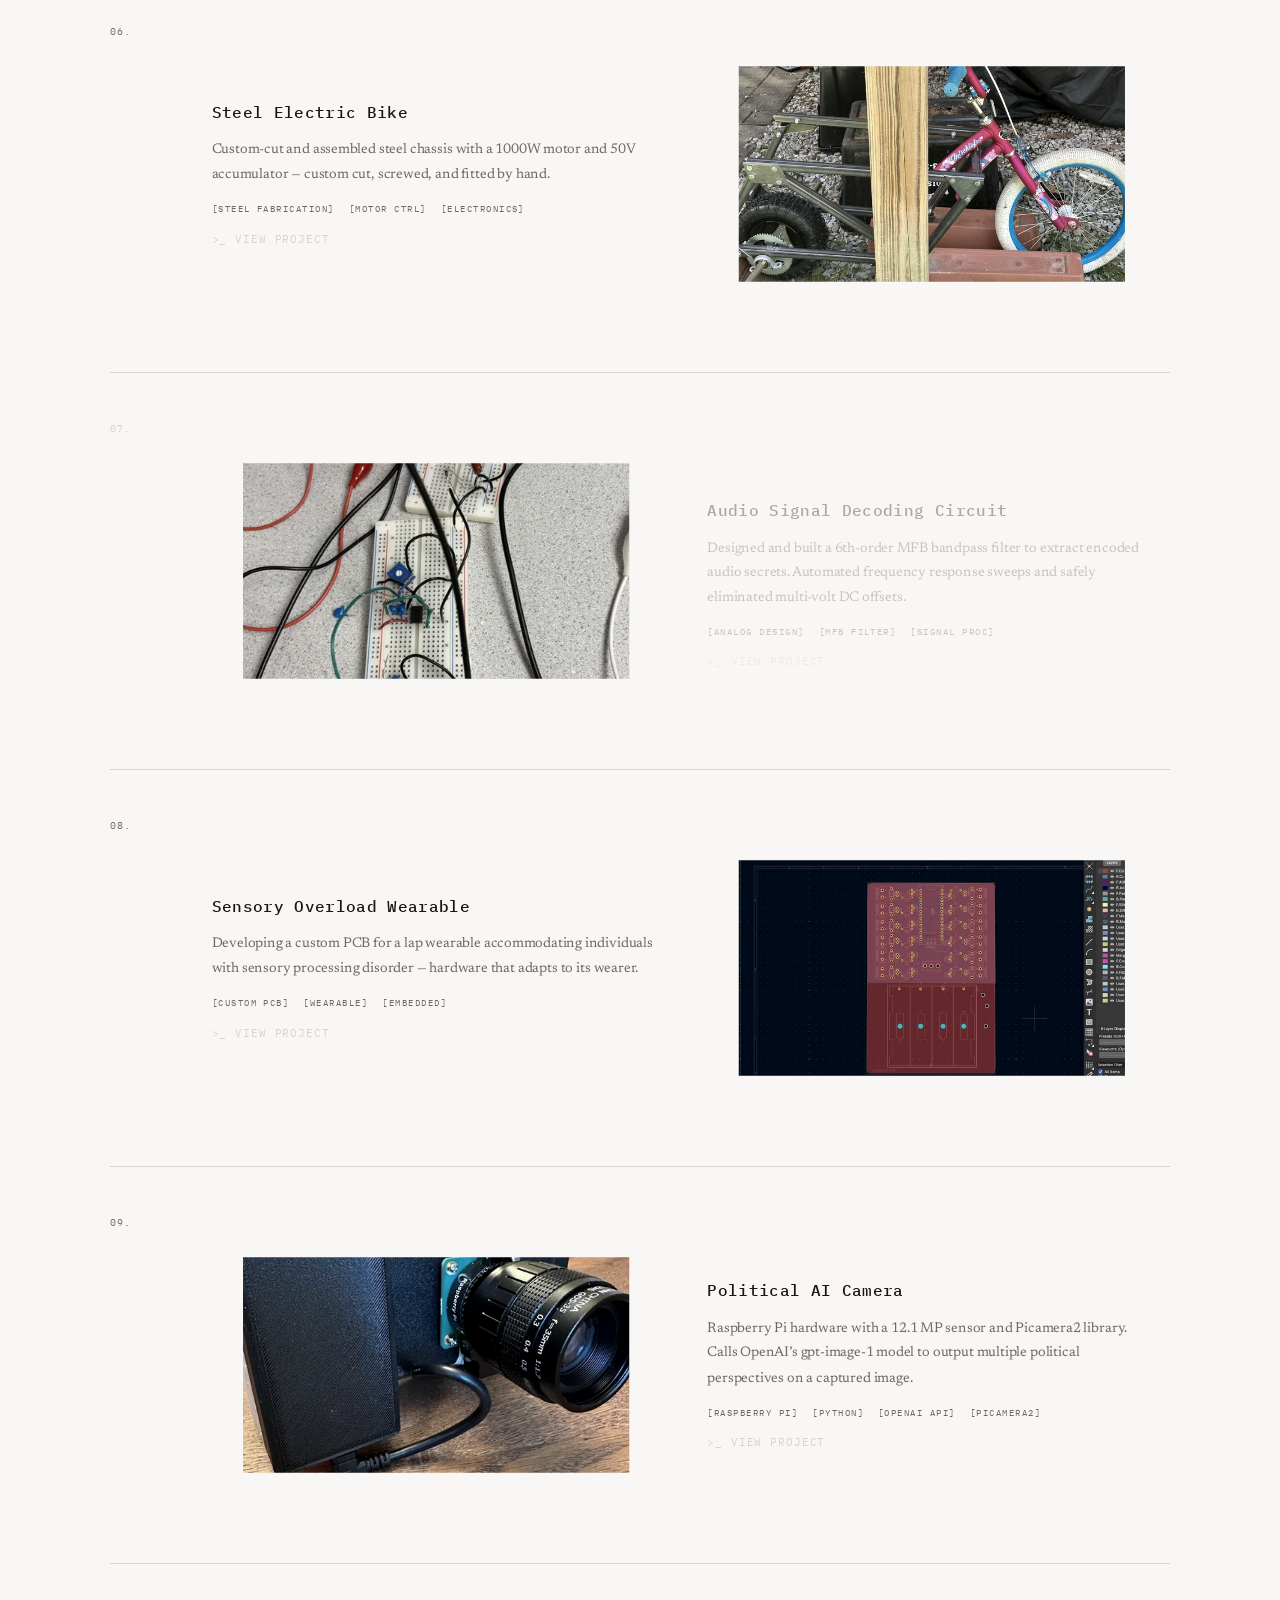
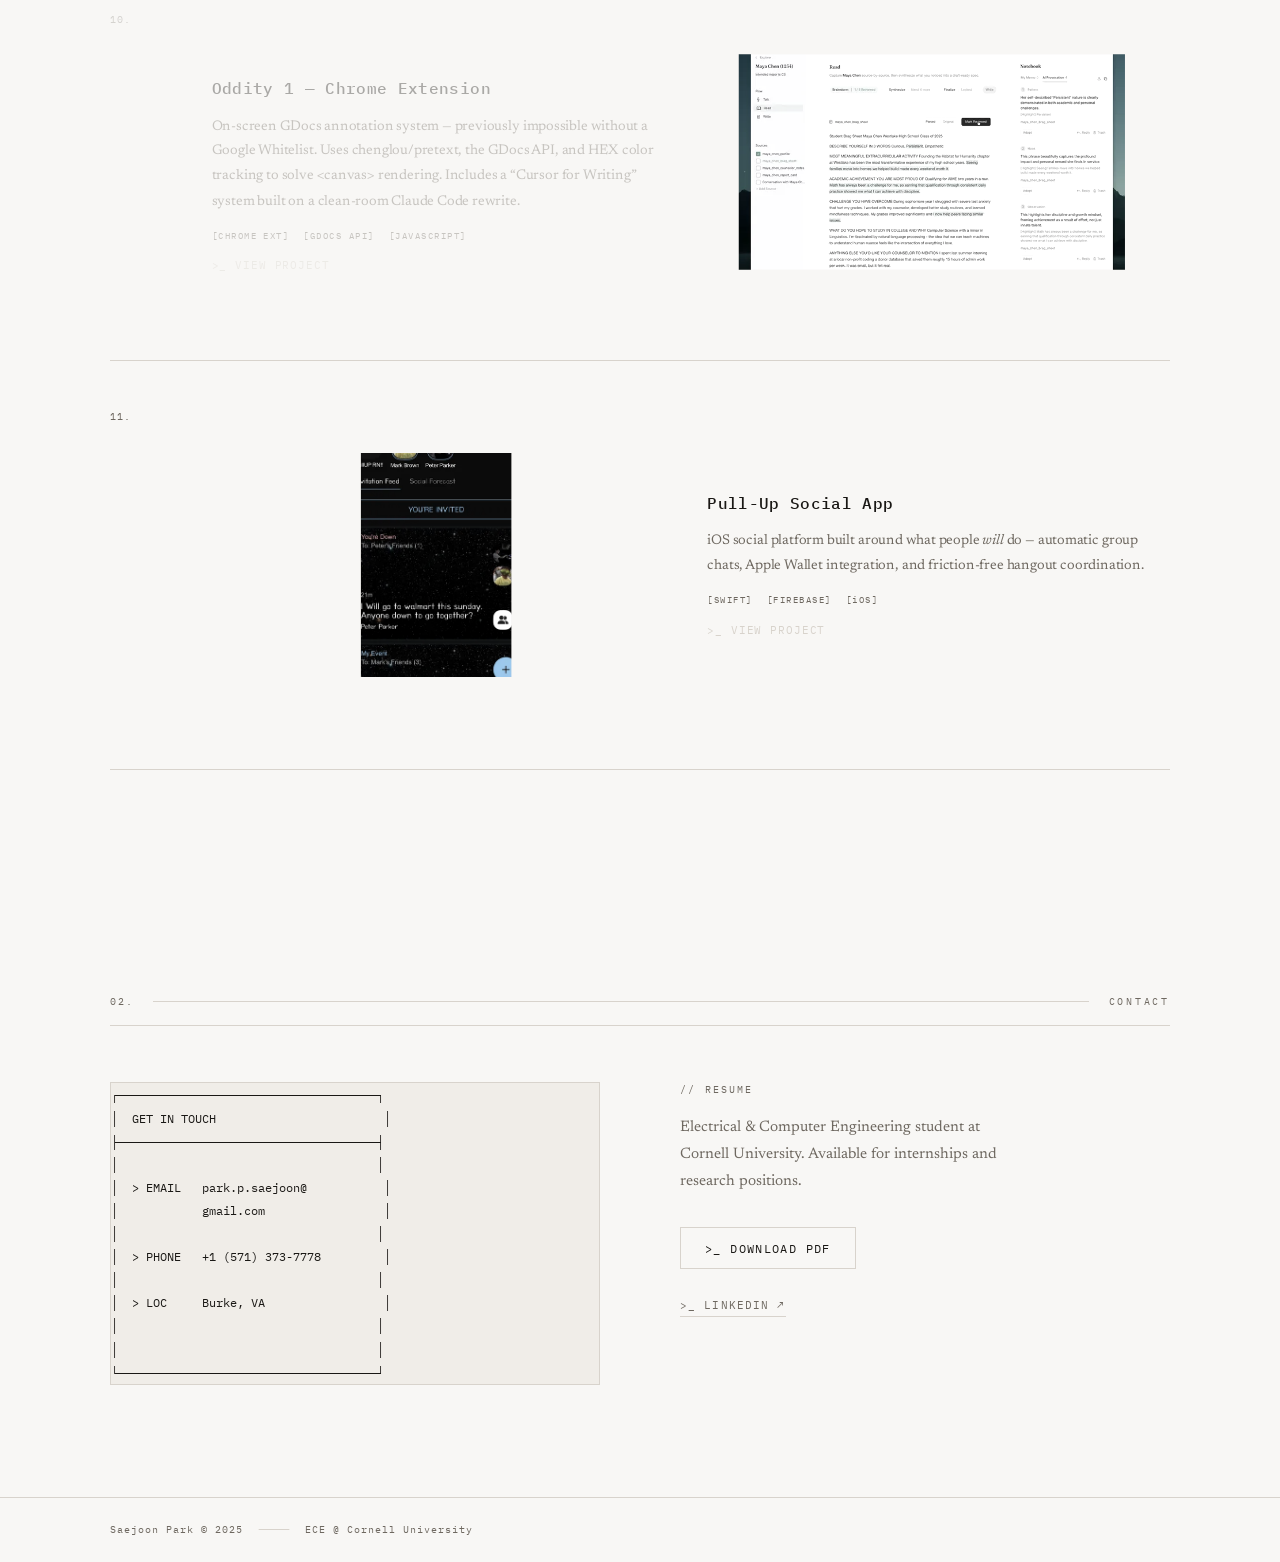
==== commit 88906636: "Updated: images" ====
--- a/index.html
+++ b/index.html
@@ -56,11 +56,11 @@
                 </div>
                 <div class="projects-list">
 
-                    <div class="project-entry reveal" onclick="openProject('project_analog_nn')" tabindex="0" role="button" aria-label="Analog Neural Network">
+                    <div class="project-entry reveal" onclick="openProject('project_analog_nn', this)" tabindex="0" role="button" aria-label="Analog Neural Network">
                         <div class="project-index mono">01.</div>
                         <div class="project-box">
                             <div class="project-image-wrap">
-                                <img src="websiteImages/analog_nn/board_iso.png" alt="Analog Neural Network" loading="lazy">
+                                <img src="websiteImages/analog_nn/board_iso.800.webp" alt="Analog Neural Network" loading="lazy" onerror="this.onerror=null;this.src='websiteImages/analog_nn/board_iso.png'">
                             </div>
                             <div class="project-info">
                                 <h3 class="project-title mono">Analog Neural Network</h3>
@@ -81,11 +81,13 @@
                         </div>
                     </div>
 
-                    <div class="project-entry reveal" onclick="openProject('project_ur5e')" tabindex="0" role="button" aria-label="UR5e Control Project">
+                    <div class="project-entry reveal" onclick="openProject('project_ur5e', this)" tabindex="0" role="button" aria-label="UR5e Control Project">
                         <div class="project-index mono">02.</div>
                         <div class="project-box">
                             <div class="project-image-wrap">
-                                <img src="websiteImages/ur5e/task3_images/gripper_bottle.gif" alt="UR5e Control Project" loading="lazy">
+                                <video src="websiteImages/ur5e/task3_images/gripper_bottle.mp4"
+                                       poster="websiteImages/ur5e/task3_images/gripper_bottle.poster.webp"
+                                       autoplay muted loop playsinline aria-label="UR5e Control Project"></video>
                             </div>
                             <div class="project-info">
                                 <h3 class="project-title mono">UR5e Control Project</h3>
@@ -108,11 +110,11 @@
                         </div>
                     </div>
 
-                    <div class="project-entry reveal" onclick="openProject('project_digi_trpt')" tabindex="0" role="button" aria-label="Digital Trumpet">
+                    <div class="project-entry reveal" onclick="openProject('project_digi_trpt', this)" tabindex="0" role="button" aria-label="Digital Trumpet">
                         <div class="project-index mono">03.</div>
                         <div class="project-box">
                             <div class="project-image-wrap">
-                                <img src="websiteImages/digi_trpt/main_board.png" alt="Digital Trumpet" loading="lazy">
+                                <img src="websiteImages/digi_trpt/main_board.800.webp" alt="Digital Trumpet" loading="lazy" onerror="this.onerror=null;this.src='websiteImages/digi_trpt/main_board.png'">
                             </div>
                             <div class="project-info">
                                 <h3 class="project-title mono">Digital Trumpet</h3>
@@ -128,11 +130,11 @@
                         </div>
                     </div>
 
-                    <div class="project-entry reveal" onclick="openProject('project_glove')" tabindex="0" role="button" aria-label="Glove Mouse">
+                    <div class="project-entry reveal" onclick="openProject('project_glove', this)" tabindex="0" role="button" aria-label="Glove Mouse">
                         <div class="project-index mono">04.</div>
                         <div class="project-box">
                             <div class="project-image-wrap">
-                                <img src="websiteImages/glove_mouse/glove_mouse1.png" alt="Glove Mouse" loading="lazy">
+                                <img src="websiteImages/glove_mouse/glove_mouse1.800.webp" alt="Glove Mouse" loading="lazy" onerror="this.onerror=null;this.src='websiteImages/glove_mouse/glove_mouse1.png'">
                             </div>
                             <div class="project-info">
                                 <h3 class="project-title mono">Glove Mouse</h3>
@@ -148,11 +150,11 @@
                         </div>
                     </div>
 
-                    <div class="project-entry reveal" onclick="openProject('project6')" tabindex="0" role="button" aria-label="TEG Mouse">
+                    <div class="project-entry reveal" onclick="openProject('project6', this)" tabindex="0" role="button" aria-label="TEG Mouse">
                         <div class="project-index mono">05.</div>
                         <div class="project-box">
                             <div class="project-image-wrap">
-                                <img src="websiteImages/TEGMouse/1000029353.JPG" alt="TEG Mouse" loading="lazy">
+                                <img src="websiteImages/TEGMouse/1000029353.800.webp" alt="TEG Mouse" loading="lazy" onerror="this.onerror=null;this.src='websiteImages/TEGMouse/1000029353.JPG'">
                             </div>
                             <div class="project-info">
                                 <h3 class="project-title mono">TEG Mouse</h3>
@@ -167,11 +169,11 @@
                         </div>
                     </div>
 
-                    <div class="project-entry reveal" onclick="openProject('project3')" tabindex="0" role="button" aria-label="Steel Electric Bike">
+                    <div class="project-entry reveal" onclick="openProject('project3', this)" tabindex="0" role="button" aria-label="Steel Electric Bike">
                         <div class="project-index mono">06.</div>
                         <div class="project-box">
                             <div class="project-image-wrap">
-                                <img src="websiteImages/eBike/IMG_2917.png" alt="Steel Electric Bike" loading="lazy">
+                                <img src="websiteImages/eBike/IMG_2917.800.webp" alt="Steel Electric Bike" loading="lazy" onerror="this.onerror=null;this.src='websiteImages/eBike/IMG_2917.png'">
                             </div>
                             <div class="project-info">
                                 <h3 class="project-title mono">Steel Electric Bike</h3>
@@ -186,11 +188,11 @@
                         </div>
                     </div>
 
-                    <div class="project-entry reveal" onclick="openProject('project_audio')" tabindex="0" role="button" aria-label="Audio Signal Decoding Circuit">
+                    <div class="project-entry reveal" onclick="openProject('project_audio', this)" tabindex="0" role="button" aria-label="Audio Signal Decoding Circuit">
                         <div class="project-index mono">07.</div>
                         <div class="project-box">
                             <div class="project-image-wrap">
-                                <img src="websiteImages/audio_decoding/IMG_4330.png" alt="Audio Signal Decoding Circuit" loading="lazy">
+                                <img src="websiteImages/audio_decoding/IMG_4330.800.webp" alt="Audio Signal Decoding Circuit" loading="lazy" onerror="this.onerror=null;this.src='websiteImages/audio_decoding/IMG_4330.png'">
                             </div>
                             <div class="project-info">
                                 <h3 class="project-title mono">Audio Signal Decoding Circuit</h3>
@@ -205,11 +207,11 @@
                         </div>
                     </div>
 
-                    <div class="project-entry reveal" onclick="openProject('project_watch')" tabindex="0" role="button" aria-label="Sensory Overload Wearable">
+                    <div class="project-entry reveal" onclick="openProject('project_watch', this)" tabindex="0" role="button" aria-label="Sensory Overload Wearable">
                         <div class="project-index mono">08.</div>
                         <div class="project-box">
                             <div class="project-image-wrap">
-                                <img src="websiteImages/sensory_overload/sensory_overload_1.png" alt="Sensory Overload Wearable" loading="lazy">
+                                <img src="websiteImages/sensory_overload/sensory_overload_1.800.webp" alt="Sensory Overload Wearable" loading="lazy" onerror="this.onerror=null;this.src='websiteImages/sensory_overload/sensory_overload_1.png'">
                             </div>
                             <div class="project-info">
                                 <h3 class="project-title mono">Sensory Overload Wearable</h3>
@@ -224,11 +226,11 @@
                         </div>
                     </div>
 
-                    <div class="project-entry reveal" onclick="openProject('project1')" tabindex="0" role="button" aria-label="Political AI Camera">
+                    <div class="project-entry reveal" onclick="openProject('project1', this)" tabindex="0" role="button" aria-label="Political AI Camera">
                         <div class="project-index mono">09.</div>
                         <div class="project-box">
                             <div class="project-image-wrap">
-                                <img src="websiteImages/camera/7AA4DC16-AB79-402F-891A-7157628E1E73.JPG" alt="Political AI Camera" loading="lazy">
+                                <img src="websiteImages/camera/7AA4DC16-AB79-402F-891A-7157628E1E73.800.webp" alt="Political AI Camera" loading="lazy" onerror="this.onerror=null;this.src='websiteImages/camera/7AA4DC16-AB79-402F-891A-7157628E1E73.JPG'">
                             </div>
                             <div class="project-info">
                                 <h3 class="project-title mono">Political AI Camera</h3>
@@ -244,11 +246,11 @@
                         </div>
                     </div>
 
-                    <div class="project-entry reveal" onclick="openProject('project_oddity')" tabindex="0" role="button" aria-label="Oddity 1 Chrome Extension">
+                    <div class="project-entry reveal" onclick="openProject('project_oddity', this)" tabindex="0" role="button" aria-label="Oddity 1 Chrome Extension">
                         <div class="project-index mono">10.</div>
                         <div class="project-box">
                             <div class="project-image-wrap">
-                                <img src="websiteImages/oddity1/oddity1_1.png" alt="Oddity 1 Chrome Extension" loading="lazy">
+                                <img src="websiteImages/oddity1/oddity1_1.800.webp" alt="Oddity 1 Chrome Extension" loading="lazy" onerror="this.onerror=null;this.src='websiteImages/oddity1/oddity1_1.png'">
                             </div>
                             <div class="project-info">
                                 <h3 class="project-title mono">Oddity 1 &mdash; Chrome Extension</h3>
@@ -263,11 +265,11 @@
                         </div>
                     </div>
 
-                    <div class="project-entry reveal" onclick="openProject('project5')" tabindex="0" role="button" aria-label="Pull-Up Social App">
+                    <div class="project-entry reveal" onclick="openProject('project5', this)" tabindex="0" role="button" aria-label="Pull-Up Social App">
                         <div class="project-index mono">11.</div>
                         <div class="project-box">
                             <div class="project-image-wrap project-image-portrait">
-                                <img src="websiteImages/PullUPApp/IMG_3357.PNG" alt="Pull-Up Social App" loading="lazy">
+                                <img src="websiteImages/PullUPApp/IMG_3357.800.webp" alt="Pull-Up Social App" loading="lazy" onerror="this.onerror=null;this.src='websiteImages/PullUPApp/IMG_3357.PNG'">
                             </div>
                             <div class="project-info">
                                 <h3 class="project-title mono">Pull-Up Social App</h3>
--- a/style.css
+++ b/style.css
@@ -30,6 +30,9 @@
     scroll-behavior: smooth;
     font-size: 16px;
     overflow-x: hidden;
+    /* The hero collapses its own height as it dissolves; scroll anchoring would
+       "helpfully" cancel that out by shifting scrollY to match. */
+    overflow-anchor: none;
     -webkit-text-size-adjust: 100%;
     text-size-adjust: 100%;
 }
@@ -40,7 +43,9 @@
     font-family: var(--serif);
     line-height: 1.6;
     cursor: none;
-    overflow-x: hidden;
+    /* No `overflow-x` here — it would make <body> its own scroll container,
+       which silently breaks `position: sticky` for everything inside it (the
+       writeup table of contents). `html` above already clips the x axis. */
     -webkit-font-smoothing: antialiased;
     -moz-osx-font-smoothing: grayscale;
 }
@@ -250,21 +255,29 @@
     font-size: 0.6rem;
     letter-spacing: 0.07em;
     color: var(--muted);
-    border: 1px solid var(--border);
-    padding: 2px 7px;
-    transition: border-color 0.2s, color 0.2s;
+    /* Bracketed already — a border around [KICAD] boxes it twice. */
+    padding: 2px 0;
+    transition: color 0.2s;
 }
 
 /* ── Scroll Reveal ── */
 .reveal {
     opacity: 0;
     transform: translateY(18px);
-    transition: opacity 0.55s ease, transform 0.55s ease;
+    filter: blur(10px);
+    transition: opacity 0.55s ease, transform 0.55s ease, filter 0.55s ease;
 }
 
 .reveal.visible {
     opacity: 1;
     transform: translateY(0);
+    filter: blur(0px);
+}
+
+/* Once the blur-in has played out, drop the filter entirely: a lingering
+   `blur(0)` still forces a compositing layer and a containing block. */
+.reveal.reveal-done {
+    filter: none;
 }
 
 /* ── HERO ── */
@@ -279,12 +292,20 @@
     position: relative;
     overflow: hidden;
     padding-top: var(--nav-h);
+    /* Driven by the scroll handler: 0 = hero at rest, 1 = fully blurred out. */
+    --hero-out: 0;
+    /* As the hero dissolves it also gives its space back, so the content below
+       rises into the vacated half of the viewport instead of leaving a blank
+       band. Scroll anchoring is off (see `html`) so the browser doesn't fight
+       this by re-adjusting scrollY. */
+    margin-bottom: calc(var(--hero-out) * -40vh);
+    margin-bottom: calc(var(--hero-out) * -40svh);
 }
 
 #asciiCanvas {
     position: absolute;
     inset: 0;
-    opacity: 0.045;
+    opacity: calc(0.045 * (1 - var(--hero-out)));
     pointer-events: none;
     z-index: 0;
 }
@@ -298,6 +319,16 @@
     display: flex;
     flex-direction: column;
     gap: 2.5rem;
+    /* Scroll-linked, so no transition — the blur tracks the wheel directly. */
+    opacity: calc(1 - var(--hero-out));
+    filter: blur(calc(var(--hero-out) * 16px));
+    transform: translateY(calc(var(--hero-out) * -2.5rem));
+}
+
+/* Fully faded out: stop it swallowing clicks meant for the content behind. */
+.hero-section.hero-dissolved .hero-container {
+    pointer-events: none;
+    visibility: hidden;
 }
 
 .hero-name-block {
@@ -365,6 +396,14 @@
 @keyframes fadePulse {
     0%, 100% { opacity: 1; }
     50%       { opacity: 0.3; }
+}
+
+/* The hero pulls this section up over itself while dissolving; keep the
+   incoming content painting above the outgoing hero, on its own ground. */
+.projects-section {
+    position: relative;
+    z-index: 1;
+    background: var(--bg);
 }
 
 /* ── ABOUT ── */
@@ -564,6 +603,22 @@
     cursor: none;
     transition: background 0.22s ease;
     outline: none;
+    /* How far this entry has scrolled into view: 0 = edge of the viewport,
+       1 = fully open. Driven per frame by the scroll handler; defaults to 1 so
+       the resting state is the open one without JS. */
+    --focus: 1;
+}
+
+/* Scroll-linked expansion — the entry unfolds as it scrolls into view and
+   folds back as it leaves. Applied to the inner box, never to .project-entry
+   itself, whose transform belongs to the .reveal animation. */
+.project-box {
+    transform: scale(calc(0.972 + var(--focus) * 0.028));
+    transform-origin: center;
+}
+
+.project-index {
+    opacity: calc(0.25 + var(--focus) * 0.75);
 }
 
 .project-entry:first-child {
@@ -602,6 +657,8 @@
     overflow: hidden;
     aspect-ratio: 3 / 2;
     background: var(--surface);
+    /* The frame itself opens out of a letterboxed slit as the entry arrives. */
+    clip-path: inset(calc((1 - var(--focus)) * 14%) calc((1 - var(--focus)) * 7%));
 }
 
 .project-image-portrait {
@@ -633,7 +690,8 @@
     color: var(--muted);
 }
 
-.project-image-wrap img {
+.project-image-wrap img,
+.project-image-wrap video {
     width: 100%;
     height: 100%;
     object-fit: cover;
@@ -641,7 +699,8 @@
     transition: filter 0.45s ease, transform 0.45s ease;
 }
 
-.project-entry:hover .project-image-wrap img {
+.project-entry:hover .project-image-wrap img,
+.project-entry:hover .project-image-wrap video {
     filter: grayscale(0%) contrast(1);
     transform: scale(1.025);
 }
@@ -684,6 +743,9 @@
     display: flex;
     flex-direction: column;
     gap: 0.8rem;
+    /* Copy settles up into place a beat behind the frame opening. */
+    opacity: calc(0.35 + var(--focus) * 0.65);
+    transform: translateY(calc((1 - var(--focus)) * 14px));
 }
 
 .project-title {
@@ -716,11 +778,10 @@
 .project-tags {
     display: flex;
     flex-wrap: wrap;
-    gap: 0.4rem;
+    gap: 0.3rem 0.9rem;
 }
 
 .project-entry:hover .tag {
-    border-color: var(--text);
     color: var(--text);
 }
 
@@ -755,20 +816,6 @@
     font-weight: 600;
     letter-spacing: 0.24em;
     color: var(--text);
-}
-
-/* A hairline carries the label the rest of the way across the card, so the
-   writeup links read as their own block rather than trailing off the tags. */
-.project-docs-label::after {
-    content: "";
-    flex: 1;
-    height: 1px;
-    background: var(--border);
-    transition: background 0.22s;
-}
-
-.project-entry:hover .project-docs-label::after {
-    background: var(--text);
 }
 
 .project-doc-link {
@@ -966,48 +1013,74 @@
     color: var(--border);
 }
 
-/* ── PROJECT MODAL ── */
-.project-modal {
+/* ── PROJECT EXPANSION PANEL ──
+   The card itself grows into this; it is not a separate window. */
+.px-scrim {
     position: fixed;
     inset: 0;
     background: rgba(10, 9, 7, 0.72);
-    display: flex;
-    align-items: center;
-    justify-content: center;
+    z-index: 1990;
+    opacity: 0;
+    transition: opacity 0.32s ease;
+}
+
+.px-scrim.px-open { opacity: 1; }
+
+.px-panel {
+    position: fixed;
+    inset: 3vh 3vw;
+    inset: 3dvh 3vw;
     z-index: 2000;
-    opacity: 0;
-    transition: opacity 0.3s;
-    padding: 1rem;
-}
-
-.project-modal.open {
-    opacity: 1;
-}
-
-.modal-terminal {
     background: var(--bg);
     border: 1px solid var(--border);
-    width: min(740px, 100%);
-    max-height: 88vh;
-    max-height: 88dvh;
     display: flex;
     flex-direction: column;
-    transform: translateY(22px);
-    transition: transform 0.3s cubic-bezier(0.25, 0.46, 0.45, 0.94);
-}
-
-.project-modal.open .modal-terminal {
-    transform: translateY(0);
-}
-
-.terminal-titlebar {
+    overflow: hidden;
+    transform-origin: top left;
+    /* The open/close travel is a FLIP from the card's footprint; the transform
+       is written inline by the script, so only the timing lives here. */
+    transition: transform 0.42s cubic-bezier(0.22, 0.61, 0.36, 1),
+                opacity 0.28s ease;
+}
+
+/* Contents hold still while the frame is mid-flight, then settle in. */
+.px-panel .px-bar,
+.px-panel .px-body {
+    opacity: 0;
+    transition: opacity 0.28s ease 0.12s;
+}
+
+.px-panel.px-open .px-bar,
+.px-panel.px-open .px-body {
+    opacity: 1;
+}
+
+/* The card underneath is invisible while its panel stands in for it. */
+.project-box.px-source {
+    opacity: 0;
+}
+
+.px-bar {
     display: flex;
     justify-content: space-between;
     align-items: center;
-    padding: 0.68rem 1.2rem;
+    gap: 1rem;
+    padding: 0.7rem 1.3rem;
     border-bottom: 1px solid var(--border);
     background: var(--surface);
     flex-shrink: 0;
+}
+
+.px-bar-end {
+    display: flex;
+    align-items: center;
+    gap: 0.9rem;
+}
+
+.px-hint {
+    font-size: 0.55rem;
+    letter-spacing: 0.22em;
+    color: var(--border);
 }
 
 .terminal-title {
@@ -1033,52 +1106,145 @@
     border-color: var(--accent);
 }
 
-.terminal-body {
-    overflow-y: auto;
-    -webkit-overflow-scrolling: touch;
-    overscroll-behavior: contain;
-    padding: 1.4rem 1.2rem;
+/* Focus lands here when a panel opens; only ring it for keyboard users. */
+.terminal-close:focus { outline: none; }
+.terminal-close:focus-visible {
+    outline: 1px solid var(--accent);
+    outline-offset: 2px;
+}
+
+.px-body {
     flex: 1;
+    min-height: 0;
+    display: grid;
+    grid-template-columns: 1.15fr 1fr;
+    gap: 2.2rem;
+    padding: 1.6rem 1.6rem 1.6rem;
+}
+
+/* Odd entries keep their image on the left, even ones on the right — the same
+   alternation the cards use, so nothing jumps sides on expand. */
+.px-panel.px-media-right .px-media { order: 2; }
+.px-panel.px-no-media .px-body { grid-template-columns: 1fr; }
+
+/* ── panel gallery ── */
+/* min-width: 0 on both columns — grid and flex items default to min-content,
+   and the thumbnail strip's min-content is the whole un-scrolled row. */
+.px-media {
+    min-width: 0;
+    display: flex;
+    flex-direction: column;
+    justify-content: center;
+    gap: 0.75rem;
+    min-height: 0;
+}
+
+/* The frame hugs the image rather than letterboxing it inside a column-tall
+   box — no dead bands above and below the artwork. */
+.px-stage {
+    position: relative;
+    flex: 0 1 auto;
+    min-height: 0;
+    background: var(--surface);
+    border: 1px solid var(--border);
+    padding: 0;
+    cursor: none;
+    overflow: hidden;
+}
+
+/* Wraps whichever media the current slide is — a still or a looping clip. */
+.px-stage-media {
+    display: block;
+}
+
+.px-stage-img {
+    width: 100%;
+    height: auto;
+    max-height: 62vh;
+    object-fit: contain;
+    display: block;
+}
+
+.px-stage-hint {
+    position: absolute;
+    left: 0;
+    bottom: 0;
+    padding: 0.35rem 0.6rem;
+    font-size: 0.53rem;
+    letter-spacing: 0.2em;
+    color: var(--muted);
+    background: var(--bg);
+    opacity: 0;
+    transition: opacity 0.25s;
+}
+
+.px-stage:hover .px-stage-hint { opacity: 1; }
+
+.px-thumbs {
+    min-width: 0;
+    display: flex;
+    gap: 0.4rem;
+    overflow-x: auto;
+    flex-shrink: 0;
+    padding-bottom: 0.3rem;
     scrollbar-width: thin;
     scrollbar-color: var(--border) transparent;
 }
 
-.terminal-body::-webkit-scrollbar { width: 4px; }
-.terminal-body::-webkit-scrollbar-track { background: transparent; }
-.terminal-body::-webkit-scrollbar-thumb { background: var(--border); border-radius: 2px; }
-
-.terminal-gallery {
-    display: flex;
-    gap: 0.7rem;
-    overflow-x: auto;
-    -webkit-overflow-scrolling: touch;
-    overscroll-behavior-x: contain;
-    scroll-snap-type: x proximity;
-    margin-bottom: 1.75rem;
-    padding-bottom: 0.5rem;
+.px-thumbs::-webkit-scrollbar { height: 3px; }
+.px-thumbs::-webkit-scrollbar-track { background: transparent; }
+.px-thumbs::-webkit-scrollbar-thumb { background: var(--border); }
+
+.px-thumb {
+    flex: 0 0 auto;
+    width: 74px;
+    height: 52px;
+    padding: 0;
+    background: var(--surface);
+    border: 1px solid var(--border);
+    cursor: none;
+    opacity: 0.55;
+    transition: opacity 0.2s, border-color 0.2s;
+}
+
+.px-thumb img {
+    width: 100%;
+    height: 100%;
+    object-fit: cover;
+    display: block;
+    filter: grayscale(35%);
+}
+
+.px-thumb:hover { opacity: 0.85; }
+
+.px-thumb.active {
+    opacity: 1;
+    border-color: var(--accent);
+}
+
+.px-thumb.active img { filter: none; }
+
+.px-counter {
+    font-size: 0.55rem;
+    letter-spacing: 0.2em;
+    color: var(--muted);
+    flex-shrink: 0;
+}
+
+/* ── panel copy column ── */
+.px-info {
+    overflow-y: auto;
+    min-height: 0;
+    min-width: 0;
+    padding-right: 0.6rem;
+    overscroll-behavior: contain;
     scrollbar-width: thin;
     scrollbar-color: var(--border) transparent;
 }
 
-.terminal-gallery img { scroll-snap-align: start; }
-
-.terminal-gallery::-webkit-scrollbar { height: 3px; }
-.terminal-gallery::-webkit-scrollbar-track { background: transparent; }
-.terminal-gallery::-webkit-scrollbar-thumb { background: var(--border); }
-
-.terminal-gallery img {
-    height: 155px;
-    width: auto;
-    flex-shrink: 0;
-    object-fit: cover;
-    filter: grayscale(15%);
-    transition: filter 0.3s;
-    display: block;
-}
-
-.terminal-gallery img:hover {
-    filter: grayscale(0%);
-}
+.px-info::-webkit-scrollbar { width: 4px; }
+.px-info::-webkit-scrollbar-track { background: transparent; }
+.px-info::-webkit-scrollbar-thumb { background: var(--border); border-radius: 2px; }
 
 .terminal-section {
     margin-bottom: 1.5rem;
@@ -1103,7 +1269,7 @@
 .tech-tags {
     display: flex;
     flex-wrap: wrap;
-    gap: 0.4rem;
+    gap: 0.3rem 0.9rem;
 }
 
 .feature-list {
@@ -1299,14 +1465,13 @@
     border-color: var(--bg);
 }
 
-/* Make gallery images show pointer intent */
-.terminal-gallery img {
-    cursor: none;
-    transition: filter 0.3s, transform 0.2s;
-}
-
-.terminal-gallery img:hover {
-    transform: scale(1.02);
+/* Make gallery thumbnails show pointer intent */
+.px-thumb {
+    transition: opacity 0.2s, border-color 0.2s, transform 0.2s;
+}
+
+.px-thumb:hover {
+    transform: scale(1.03);
 }
 
 /* ── RESPONSIVE ── */
@@ -1331,6 +1496,21 @@
     .project-entry:nth-child(even) .project-box > * {
         direction: ltr;
     }
+
+    /* Cards are single-column here, so the panel has no side to preserve —
+       the gallery caps its height and sits above the copy. */
+    .px-body {
+        grid-template-columns: 1fr;
+        grid-template-rows: minmax(0, 0.9fr) minmax(0, 1.1fr);
+        gap: 1.2rem;
+        padding: 1.1rem var(--pad) 1.2rem;
+    }
+
+    .px-panel.px-media-right .px-media { order: 0; }
+
+    .px-hint { display: none; }
+
+    .px-info { padding-right: 0.3rem; }
 
     .skills-grid {
         grid-template-columns: 1fr;
@@ -1411,26 +1591,18 @@
         margin-bottom: 2.5rem;
     }
 
-    /* The modal becomes a bottom sheet — full width, thumb-reachable close. */
-    .project-modal {
-        padding: 0;
-        align-items: flex-end;
-    }
-
-    .modal-terminal {
-        width: 100%;
-        max-height: 92vh;
-        max-height: 92dvh;
-        border-left: none;
-        border-right: none;
-        border-bottom: none;
-    }
-
-    .terminal-body {
-        padding: 1.2rem var(--pad) max(1.2rem, env(safe-area-inset-bottom, 0px));
-    }
-
-    .terminal-titlebar {
+    /* No room for two columns — the gallery stacks above the copy and the
+       panel takes the whole screen. */
+    .px-panel {
+        inset: 0;
+        border: none;
+    }
+
+    .px-body {
+        padding-bottom: max(1.2rem, env(safe-area-inset-bottom, 0px));
+    }
+
+    .px-bar {
         padding: 0.6rem var(--pad);
     }
 
@@ -1448,8 +1620,9 @@
         margin-left: 0.6rem;
     }
 
-    .terminal-gallery img {
-        height: 130px;
+    .px-thumb {
+        width: 62px;
+        height: 44px;
     }
 
     /* Lightbox arrows move off the image and down into thumb range. */
@@ -1551,7 +1724,15 @@
     .reveal {
         opacity: 1;
         transform: none;
+        filter: none;
         transition: none;
+    }
+
+    /* No scroll-linked dissolve either — the hero just scrolls away. */
+    .hero-container {
+        opacity: 1;
+        filter: none;
+        transform: none;
     }
 
     .hero-scroll {
@@ -1560,6 +1741,14 @@
 
     .hero-subtitle::after {
         animation: none;
+    }
+
+    /* The panel appears at full size instead of growing out of the card. */
+    .px-panel,
+    .px-panel .px-bar,
+    .px-panel .px-body,
+    .px-scrim {
+        transition: none;
     }
 
     .project-image-wrap img {
@@ -1586,7 +1775,8 @@
     .project-doc-link,
     .doc-link,
     .terminal-close,
-    .terminal-gallery img,
+    .px-stage,
+    .px-thumb,
     .video-frame-wrap,
     .lb-btn,
     .lb-close,
@@ -1595,7 +1785,7 @@
         cursor: auto;
     }
 
-    a, button, [role="button"], .project-entry, .terminal-gallery img {
+    a, button, [role="button"], .project-entry, .px-stage, .px-thumb {
         cursor: pointer;
     }
 }
